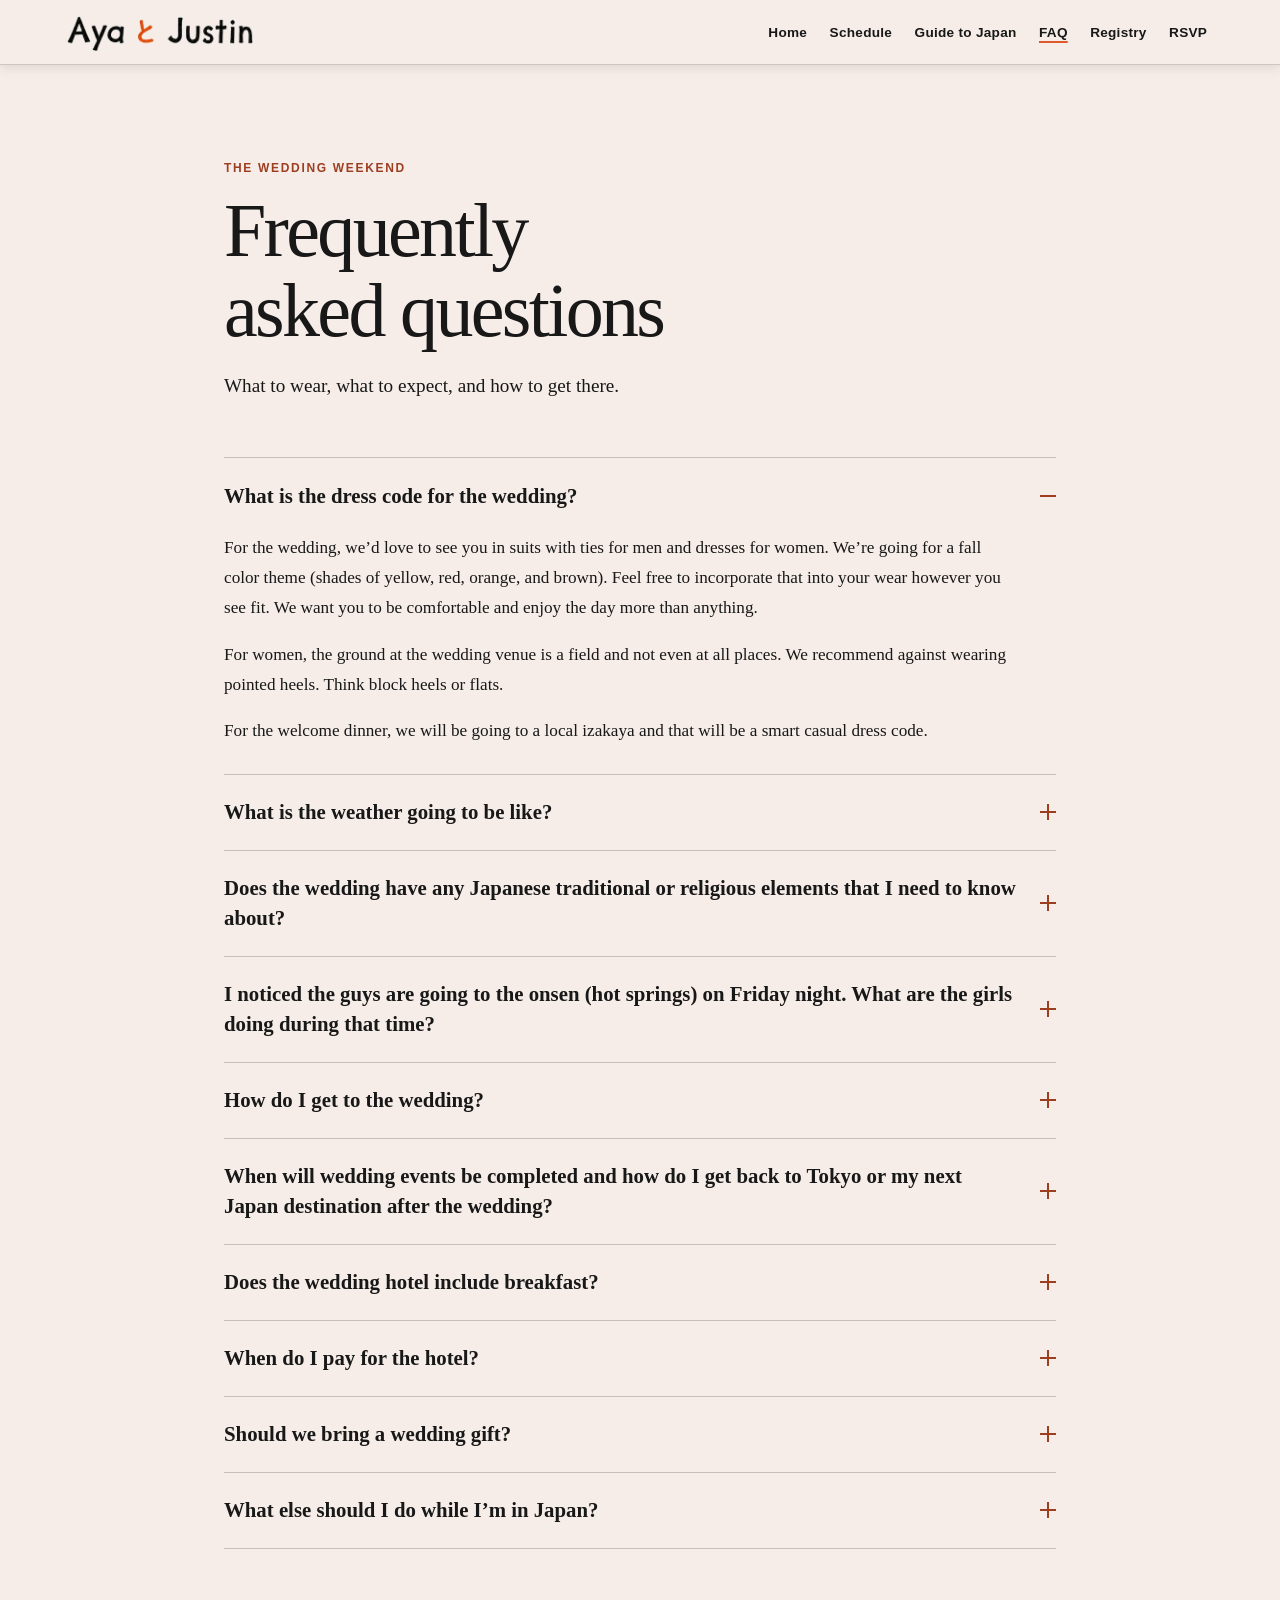
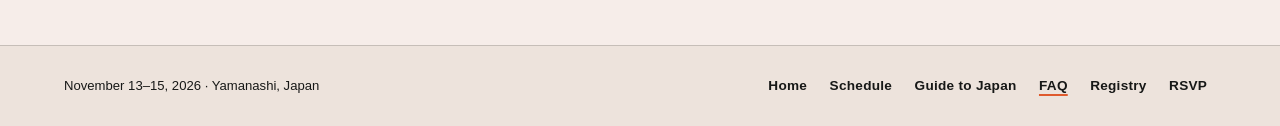
==== faq.html @ c3867579 "Publish guest FAQ and single-image sharing preview Built from source main 6b49b68c2197cf32b49f85373d" ====
<!DOCTYPE html><html lang="en"><head><meta charSet="utf-8"/><meta name="viewport" content="width=device-width, initial-scale=1"/><link rel="preload" as="image" imageSrcSet="/assets/aya-justin-wordmark-400.webp 400w, /assets/aya-justin-wordmark-800.webp 800w" imageSizes="(min-width: 48.001rem) 12rem, 10rem"/><link rel="stylesheet" href="/assets/index-DEI_SXa7.css" data-rsc-css-href="/assets/index-DEI_SXa7.css" data-precedence="vite-rsc/importer-resources"/><link rel="modulepreload" href="/assets/layout-segment-context-CRLXYOlU.js" crossorigin=""/><link rel="modulepreload" href="/assets/rolldown-runtime-S-ySWqyJ.js" crossorigin=""/><link rel="modulepreload" href="/assets/index-jlFASfeK.js" crossorigin=""/><link rel="modulepreload" href="/assets/framework-CXnKph_e.js" crossorigin=""/><link rel="modulepreload" href="/assets/site-header-D833ujOr.js" crossorigin=""/><link rel="modulepreload" href="/assets/link-hgEmusYK.js" crossorigin=""/><title>FAQ | Aya と Justin</title><meta name="description" content="Answers to your questions about Aya and Justin&#x27;s wedding weekend: attire, weather, transportation, the hotel, and celebrating in Japan."/><meta property="og:title" content="FAQ | Aya と Justin"/><meta property="og:description" content="Answers to your questions about Aya and Justin&#x27;s wedding weekend: attire, weather, transportation, the hotel, and celebrating in Japan."/><meta property="og:url" content="https://ayatojb.jp/faq"/><meta property="og:site_name" content="Aya と Justin"/><meta property="og:type" content="website"/><meta property="og:locale" content="en_US"/><meta property="og:image" content="https://ayatojb.jp/assets/wedding-share-de2f9341.jpg"/><meta property="og:image:width" content="1200"/><meta property="og:image:height" content="630"/><meta property="og:image:type" content="image/jpeg"/><meta property="og:image:alt" content="Hand-drawn wedding artwork of Aya and Justin beneath Mt Fuji with autumn foliage."/><meta name="twitter:card" content="summary_large_image"/><meta name="twitter:title" content="FAQ | Aya と Justin"/><meta name="twitter:description" content="Answers to your questions about Aya and Justin&#x27;s wedding weekend: attire, weather, transportation, the hotel, and celebrating in Japan."/><meta name="twitter:image" content="https://ayatojb.jp/assets/wedding-share-de2f9341.jpg"/><meta name="twitter:image:alt" content="Hand-drawn wedding artwork of Aya and Justin beneath Mt Fuji with autumn foliage."/><link rel="icon" href="https://ayatojb.jp/favicon.ico" sizes="16x16 32x32 48x48" type="image/vnd.microsoft.icon"/><link rel="icon" href="https://ayatojb.jp/icon-192.png" sizes="192x192" type="image/png"/><link rel="apple-touch-icon" href="https://ayatojb.jp/apple-touch-icon.png" sizes="180x180" type="image/png"/><link rel="canonical" href="https://ayatojb.jp/faq"/><meta name="theme-color" content="#f6ede9"/><meta name="color-scheme" content="light"/><script>self.__VINEXT_RSC_PARAMS__={}</script><script>self.__VINEXT_RSC_NAV__={"pathname":"/faq","searchParams":[]}</script><link rel="modulepreload" href="/assets/index-jlFASfeK.js" />
</head><body><div class="content-page"><header class="site-header"><a class="skip-link" href="#main-content">Skip to content</a><div class="site-header__inner"><a href="/" class="site-wordmark" aria-label="Aya and Justin home"><img src="/assets/aya-justin-wordmark-400.webp" srcSet="/assets/aya-justin-wordmark-400.webp 400w, /assets/aya-justin-wordmark-800.webp 800w" sizes="(min-width: 48.001rem) 12rem, 10rem" width="400" height="78" alt=""/></a><nav class="site-nav site-nav--desktop" aria-label="Main navigation"><ul><li><a href="/">Home</a></li><li><a href="/schedule">Schedule</a></li><li><a href="/guide">Guide to Japan</a></li><li><a href="/faq" aria-current="page">FAQ</a></li><li><a href="/registry">Registry</a></li><li><a href="/rsvp">RSVP</a></li></ul></nav><button class="site-menu-toggle" type="button" aria-expanded="false" aria-controls="mobile-site-navigation" aria-label="Open navigation"><span aria-hidden="true"></span><span aria-hidden="true"></span><span aria-hidden="true"></span></button></div><div class="site-mobile-panel" id="mobile-site-navigation" hidden=""><nav class="site-mobile-nav" aria-label="Mobile navigation"><ul><li><a href="/">Home</a></li><li><a href="/schedule">Schedule</a></li><li><a href="/guide">Guide to Japan</a></li><li><a href="/faq" aria-current="page">FAQ</a></li><li><a href="/registry">Registry</a></li><li><a href="/rsvp">RSVP</a></li></ul></nav></div></header><main id="main-content" tabindex="-1" class="content-page__main"><section class="faq-page" aria-labelledby="faq-title"><header class="faq-intro"><p class="faq-eyebrow">The wedding weekend</p><h1 id="faq-title">Frequently asked questions</h1><p>What to wear, what to expect, and how to get there.</p></header><div class="faq-list"><details class="faq-item" id="dress-code" open=""><summary><h2>What is the dress code for the wedding?</h2><span class="faq-item__indicator" aria-hidden="true"></span></summary><div class="faq-answer"><p>For the wedding, we’d love to see you in suits with ties for men and dresses for women. We’re going for a fall color theme (shades of yellow, red, orange, and brown). Feel free to incorporate that into your wear however you see fit. We want you to be comfortable and enjoy the day more than anything.</p><p>For women, the ground at the wedding venue is a field and not even at all places. We recommend against wearing pointed heels. Think block heels or flats.</p><p>For the welcome dinner, we will be going to a local izakaya and that will be a smart casual dress code.</p></div></details><details class="faq-item" id="weather"><summary><h2>What is the weather going to be like?</h2><span class="faq-item__indicator" aria-hidden="true"></span></summary><div class="faq-answer"><p>The wedding ceremony and reception will be completely outdoors. You can expect temperatures to range from 55-65 ºF during the mid part of the day while we’re there. November in Japan is known for mild/warm temperatures with clear sunny skies. That’s what we’re hoping for and banking on given an analysis of 15 years of historical weather data.</p><p>That being said, anything can happen. If you are someone who tends to get chilly, please be prepared to pack and wear layers so you’re comfortable if we get a less favorable day. The wedding venue is a 40 minute drive from the hotel so you likely won’t have an opportunity to go back and change if needed.</p><p>We will have a tent with some heating that can accommodate everyone for seating and eating, but you will be moving in and out of the tent throughout the event.</p><p>We will keep everyone updated as we get closer to the event on what to prepare for and if it’s looking like a warmer or cooler day than expected.</p></div></details><details class="faq-item" id="traditions"><summary><h2>Does the wedding have any Japanese traditional or religious elements that I need to know about?</h2><span class="faq-item__indicator" aria-hidden="true"></span></summary><div class="faq-answer"><p>No. There are several reasons why we chose to have our wedding in Japan but religion/traditions is not one of them. Instead, our desire is to share why we love Japan throughout the weekend.</p></div></details><details class="faq-item" id="onsen"><summary><h2>I noticed the guys are going to the onsen (hot springs) on Friday night. What are the girls doing during that time?</h2><span class="faq-item__indicator" aria-hidden="true"></span></summary><div class="faq-answer"><p>After the welcome dinner on Friday evening, Justin will be hosting his bachelor party at a local onsen. This is a naturally gender-separated activity because guests are required to be completely nude in the hot spring.</p><p>At this time, Aya isn’t planning a similar “guided experience” for women. We do want everyone to know that there is a women’s section at the same location and all women guests are welcomed to go at the same time as the men.</p><p>One thing to note is that the onsen attached to our hotel is unfortunately under renovation with an unknown date of completion. We are currently planning to go to another nearby onsen instead unless the hotel gives us more information. Therefore, going on Friday evening may be your only chance to experience a public onsen in Japan unless you have something else planned during your trip. We encourage you to take advantage!</p></div></details><details class="faq-item" id="getting-there"><summary><h2>How do I get to the wedding?</h2><span class="faq-item__indicator" aria-hidden="true"></span></summary><div class="faq-answer"><p>For those of you who are traveling internationally, we strongly encourage you to join us on our arranged bus from Tokyo Station to the wedding hotel on Friday afternoon. We’re happy that the vast majority of you are planning to do that.</p><p>For the select few of you that are arriving from other parts of Japan, we will make sure you have accurate and timely directions far in advance.</p></div></details><details class="faq-item" id="heading-home"><summary><h2>When will wedding events be completed and how do I get back to Tokyo or my next Japan destination after the wedding?</h2><span class="faq-item__indicator" aria-hidden="true"></span></summary><div class="faq-answer"><p>On Sunday late morning, we plan to take everyone to a local autumn festival to have an opportunity to see Japan’s stunning fall foliage that lines nearby Lake Kawaguchiko. There will also be local food that you can try.</p><p>Since most international travelers are going back to Tokyo after the wedding, we are planning to get everyone back to the hotel in time to catch a 1:48 or 2:00 PM public bus back to Tokyo that leaves directly from the hotel lobby. This will get you back to Tokyo around 4 PM.</p><p>For those of you who will be off to other destinations in Japan, we will make sure you know where to go in advance.</p></div></details><details class="faq-item" id="breakfast"><summary><h2>Does the wedding hotel include breakfast?</h2><span class="faq-item__indicator" aria-hidden="true"></span></summary><div class="faq-answer"><p>Yes.</p></div></details><details class="faq-item" id="hotel-payment"><summary><h2>When do I pay for the hotel?</h2><span class="faq-item__indicator" aria-hidden="true"></span></summary><div class="faq-answer"><p>At the time of stay.</p></div></details><details class="faq-item" id="gifts"><summary><h2>Should we bring a wedding gift?</h2><span class="faq-item__indicator" aria-hidden="true"></span></summary><div class="faq-answer"><p>Your presence and participation is all that we could ever ask for.</p></div></details><details class="faq-item" id="exploring-japan"><summary><h2>What else should I do while I’m in Japan?</h2><span class="faq-item__indicator" aria-hidden="true"></span></summary><div class="faq-answer"><p>Great question! We’ve prepared a pretty extensive guide on what we recommend. We are happy to help you on an individual basis as you make bookings or need help deciding on certain things. Planning in Japan can be challenging so please feel free use us as a resource.</p><p class="faq-answer__link"><a href="/guide">Read our Guide to Japan<!-- --> <span aria-hidden="true">→</span></a></p></div></details></div></section></main><footer class="site-footer"><div class="site-footer__inner"><p><time dateTime="2026-11-13">November 13</time>–<time dateTime="2026-11-15">15, 2026</time> · Yamanashi, Japan</p><nav aria-label="Footer navigation"><ul><li><a href="/">Home</a></li><li><a href="/schedule">Schedule</a></li><li><a href="/guide">Guide to Japan</a></li><li><a href="/faq" aria-current="page">FAQ</a></li><li><a href="/registry">Registry</a></li><li><a href="/rsvp">RSVP</a></li></ul></nav></div></footer></div><script id="_R_">import("/assets/index-jlFASfeK.js")</script></body></html><script>self.__VINEXT_RSC_CHUNKS__=self.__VINEXT_RSC_CHUNKS__||[];self.__VINEXT_RSC_CHUNKS__.push("2:I[\"8c0f216c4604\",[],\"Children\",1]\n3:I[\"15c18cfaeeff\",[],\"LayoutSegmentProvider\",1]\n4:I[\"8c0f216c4604\",[],\"Slot\",1]\n5:I[\"593f344dc510\",[],\"RedirectBoundary\",1]\n:HL[\"/assets/index-DEI_SXa7.css\",\"style\"]\n")</script><script>self.__VINEXT_RSC_CHUNKS__=self.__VINEXT_RSC_CHUNKS__||[];self.__VINEXT_RSC_CHUNKS__.push("0:{\"__route\":\"route:/faq\",\"__interceptionContext\":null,\"__layoutIds\":[\"layout:/\"],\"__rootLayout\":\"/\",\"page:/faq\":\"$L1\",\"layout:/\":[[[[\"$\",\"link\",\"css:/assets/index-DEI_SXa7.css\",{\"rel\":\"stylesheet\",\"precedence\":\"vite-rsc/importer-resources\",\"href\":\"/assets/index-DEI_SXa7.css\",\"data-rsc-css-href\":\"/assets/index-DEI_SXa7.css\"}],\"$undefined\"],[\"$\",\"html\",null,{\"lang\":\"en\",\"children\":[\"$\",\"body\",null,{\"children\":[\"$\",\"$L2\",null,{}]}]}]],null],\"route:/faq\":[[[\"$\",\"meta\",null,{\"charSet\":\"utf-8\"}],[[\"$\",\"title\",\"0\",{\"children\":\"FAQ | Aya と Justin\"}],[\"$\",\"meta\",\"1\",{\"name\":\"description\",\"content\":\"Answers to your questions about Aya and Justin's wedding weekend: attire, weather, transportation, the hotel, and celebrating in Japan.\"}],[\"$\",\"meta\",\"2\",{\"property\":\"og:title\",\"content\":\"FAQ | Aya と Justin\"}],[\"$\",\"meta\",\"3\",{\"property\":\"og:description\",\"content\":\"Answers to your questions about Aya and Justin's wedding weekend: attire, weather, transportation, the hotel, and celebrating in Japan.\"}],[\"$\",\"meta\",\"4\",{\"property\":\"og:url\",\"content\":\"https://ayatojb.jp/faq\"}],[\"$\",\"meta\",\"5\",{\"property\":\"og:site_name\",\"content\":\"Aya と Justin\"}],[\"$\",\"meta\",\"6\",{\"property\":\"og:type\",\"content\":\"website\"}],[\"$\",\"meta\",\"7\",{\"property\":\"og:locale\",\"content\":\"en_US\"}],[\"$\",\"meta\",\"8\",{\"property\":\"og:image\",\"content\":\"https://ayatojb.jp/assets/wedding-share-de2f9341.jpg\"}],[\"$\",\"meta\",\"9\",{\"property\":\"og:image:width\",\"content\":\"1200\"}],[\"$\",\"meta\",\"10\",{\"property\":\"og:image:height\",\"content\":\"630\"}],[\"$\",\"meta\",\"11\",{\"property\":\"og:image:type\",\"content\":\"image/jpeg\"}],[\"$\",\"meta\",\"12\",{\"property\":\"og:image:alt\",\"content\":\"Hand-drawn wedding artwork of Aya and Justin beneath Mt Fuji with autumn foliage.\"}],[\"$\",\"meta\",\"13\",{\"name\":\"twitter:card\",\"content\":\"summary_large_image\"}],[\"$\",\"meta\",\"14\",{\"name\":\"twitter:title\",\"content\":\"FAQ | Aya と Justin\"}],[\"$\",\"meta\",\"15\",{\"name\":\"twitter:description\",\"content\":\"Answers to your questions about Aya and Justin's wedding weekend: attire, weather, transportation, the hotel, and celebrating in Japan.\"}],[\"$\",\"meta\",\"16\",{\"name\":\"twitter:image\",\"content\":\"https://ayatojb.jp/assets/wedding-share-de2f9341.jpg\"}],[\"$\",\"meta\",\"17\",{\"name\":\"twitter:image:alt\",\"content\":\"Hand-drawn wedding artwork of Aya and Justin beneath Mt Fuji with autumn foliage.\"}],[\"$\",\"link\",\"18\",{\"rel\":\"icon\",\"href\":\"https://ayatojb.jp/favicon.ico\",\"sizes\":\"16x16 32x32 48x48\",\"type\":\"image/vnd.microsoft.icon\"}],[\"$\",\"link\",\"19\",{\"rel\":\"icon\",\"href\":\"https://ayatojb.jp/icon-192.png\",\"sizes\":\"192x192\",\"type\":\"image/png\"}],[\"$\",\"link\",\"20\",{\"rel\":\"apple-touch-icon\",\"href\":\"https://ayatojb.jp/apple-touch-icon.png\",\"sizes\":\"180x180\",\"type\":\"image/png\"}],[\"$\",\"link\",\"21\",{\"rel\":\"canonical\",\"href\":\"https://ayatojb.jp/faq\"}]],[[\"$\",\"meta\",\"0\",{\"name\":\"viewport\",\"content\":\"width=device-width, initial-scale=1\"}],[\"$\",\"meta\",\"1\",{\"name\":\"theme-color\",\"content\":\"#f6ede9\"}],[\"$\",\"meta\",\"2\",{\"name\":\"color-scheme\",\"content\":\"light\"}]]],[\"$\",\"$L3\",null,{\"segmentMap\":{\"children\":[\"faq\"]},\"children\":[\"$\",\"$L4\",null,{\"id\":\"layout:/\",\"parallelSlots\":\"$undefined\",\"children\":[\"$\",\"$L5\",null,{\"children\":[\"$\",\"$L3\",null,{\"segmentMap\":{\"children\":[]},\"children\":[\"$\",\"$L4\",null,{\"id\":\"page:/faq\"}]}]}]}]}]],\"__layoutFlags\":{\"layout:/\":\"s\"},\"__artifactCompatibility\":{\"schemaVersion\":1,\"graphVersion\":\"app-route-graph:1dnurvz1tr05fo\",\"deploymentVersion\":\"e00e6393-c7d0-4f7f-be43-dccae921b875\",\"appElementsSchemaVersion\":1,\"rscPayloadSchemaVersion\":1,\"rootBoundaryId\":\"/\",\"renderEpoch\":null}}\n")</script><script>self.__VINEXT_RSC_CHUNKS__=self.__VINEXT_RSC_CHUNKS__||[];self.__VINEXT_RSC_CHUNKS__.push("6:I[\"359144e7a14d\",[],\"SiteHeader\",1]\n")</script><script>self.__VINEXT_RSC_CHUNKS__=self.__VINEXT_RSC_CHUNKS__||[];self.__VINEXT_RSC_CHUNKS__.push("1:[\"$\",\"div\",null,{\"className\":\"content-page\",\"children\":[[\"$\",\"$L6\",null,{\"currentPath\":\"/faq\"}],[\"$\",\"main\",null,{\"id\":\"main-content\",\"tabIndex\":-1,\"className\":\"content-page__main\",\"children\":[\"$undefined\",[\"$\",\"section\",null,{\"className\":\"faq-page\",\"aria-labelledby\":\"faq-title\",\"children\":[[\"$\",\"header\",null,{\"className\":\"faq-intro\",\"children\":[[\"$\",\"p\",null,{\"className\":\"faq-eyebrow\",\"children\":\"The wedding weekend\"}],[\"$\",\"h1\",null,{\"id\":\"faq-title\",\"children\":\"Frequently asked questions\"}],[\"$\",\"p\",null,{\"children\":\"What to wear, what to expect, and how to get there.\"}]]}],[\"$\",\"div\",null,{\"className\":\"faq-list\",\"children\":[[\"$\",\"details\",\"dress-code\",{\"className\":\"faq-item\",\"id\":\"dress-code\",\"open\":true,\"children\":[[\"$\",\"summary\",null,{\"children\":[[\"$\",\"h2\",null,{\"children\":\"What is the dress code for the wedding?\"}],[\"$\",\"span\",null,{\"className\":\"faq-item__indicator\",\"aria-hidden\":\"true\"}]]}],[\"$\",\"div\",null,{\"className\":\"faq-answer\",\"children\":[[[\"$\",\"p\",\"For the wedding, we’d love to see you in suits with ties for men and dresses for women. We’re going for a fall color theme (shades of yellow, red, orange, and brown). Feel free to incorporate that into your wear however you see fit. We want you to be comfortable and enjoy the day more than anything.\",{\"children\":\"For the wedding, we’d love to see you in suits with ties for men and dresses for women. We’re going for a fall color theme (shades of yellow, red, orange, and brown). Feel free to incorporate that into your wear however you see fit. We want you to be comfortable and enjoy the day more than anything.\"}],[\"$\",\"p\",\"For women, the ground at the wedding venue is a field and not even at all places. We recommend against wearing pointed heels. Think block heels or flats.\",{\"children\":\"For women, the ground at the wedding venue is a field and not even at all places. We recommend against wearing pointed heels. Think block heels or flats.\"}],[\"$\",\"p\",\"For the welcome dinner, we will be going to a local izakaya and that will be a smart casual dress code.\",{\"children\":\"For the welcome dinner, we will be going to a local izakaya and that will be a smart casual dress code.\"}]],null]}]]}],[\"$\",\"details\",\"weather\",{\"className\":\"faq-item\",\"id\":\"weather\",\"open\":false,\"children\":[[\"$\",\"summary\",null,{\"children\":[[\"$\",\"h2\",null,{\"children\":\"What is the weather going to be like?\"}],[\"$\",\"span\",null,{\"className\":\"faq-item__indicator\",\"aria-hidden\":\"true\"}]]}],[\"$\",\"div\",null,{\"className\":\"faq-answer\",\"children\":[[[\"$\",\"p\",\"The wedding ceremony and reception will be completely outdoors. You can expect temperatures to range from 55-65 ºF during the mid part of the day while we’re there. November in Japan is known for mild/warm temperatures with clear sunny skies. That’s what we’re hoping for and banking on given an analysis of 15 years of historical weather data.\",{\"children\":\"The wedding ceremony and reception will be completely outdoors. You can expect temperatures to range from 55-65 ºF during the mid part of the day while we’re there. November in Japan is known for mild/warm temperatures with clear sunny skies. That’s what we’re hoping for and banking on given an analysis of 15 years of historical weather data.\"}],[\"$\",\"p\",\"That being said, anything can happen. If you are someone who tends to get chilly, please be prepared to pack and wear layers so you’re comfortable if we get a less favorable day. The wedding venue is a 40 minute drive from the hotel so you likely won’t have an opportunity to go back and change if needed.\",{\"children\":\"That being said, anything can happen. If you are someone who tends to get chilly, please be prepared to pack and wear layers so you’re comfortable if we get a less favorable day. The wedding venue is a 40 minute drive from the hotel so you likely won’t have an opportunity to go back and change if needed.\"}],\"$L7\",\"$L8\"],null]}]]}],\"$L9\",\"$La\",\"$Lb\",\"$Lc\",\"$Ld\",\"$Le\",\"$Lf\",\"$L10\"]}]]}]]}],\"$L11\"]}]\n")</script><script>self.__VINEXT_RSC_CHUNKS__=self.__VINEXT_RSC_CHUNKS__||[];self.__VINEXT_RSC_CHUNKS__.push("12:I[\"c2747888630f\",[],\"default\",1]\n7:[\"$\",\"p\",\"We will have a tent with some heating that can accommodate everyone for seating and eating, but you will be moving in and out of the tent throughout the event.\",{\"children\":\"We will have a tent with some heating that can accommodate everyone for seating and eating, but you will be moving in and out of the tent throughout the event.\"}]\n8:[\"$\",\"p\",\"We will keep everyone updated as we get closer to the event on what to prepare for and if it’s looking like a warmer or cooler day than expected.\",{\"children\":\"We will keep everyone updated as we get closer to the event on what to prepare for and if it’s looking like a warmer or cooler day than expected.\"}]\n9:[\"$\",\"details\",\"traditions\",{\"className\":\"faq-item\",\"id\":\"traditions\",\"open\":false,\"children\":[[\"$\",\"summary\",null,{\"children\":[[\"$\",\"h2\",null,{\"children\":\"Does the wedding have any Japanese traditional or religious elements that I need to know about?\"}],[\"$\",\"span\",null,{\"className\":\"faq-item__indicator\",\"aria-hidden\":\"true\"}]]}],[\"$\",\"div\",null,{\"className\":\"faq-answer\",\"children\":[[[\"$\",\"p\",\"No. There are several reasons why we chose to have our wedding in Japan but religion/traditions is not one of them. Instead, our desire is to share why we love Japan throughout the weekend.\",{\"children\":\"No. There are several reasons why we chose to have our wedding in Japan but religion/traditions is not one of them. Instead, our desire is to share why we love Japan throughout the weekend.\"}]],null]}]]}]\n")</script><script>self.__VINEXT_RSC_CHUNKS__=self.__VINEXT_RSC_CHUNKS__||[];self.__VINEXT_RSC_CHUNKS__.push("a:[\"$\",\"details\",\"onsen\",{\"className\":\"faq-item\",\"id\":\"onsen\",\"open\":false,\"children\":[[\"$\",\"summary\",null,{\"children\":[[\"$\",\"h2\",null,{\"children\":\"I noticed the guys are going to the onsen (hot springs) on Friday night. What are the girls doing during that time?\"}],[\"$\",\"span\",null,{\"className\":\"faq-item__indicator\",\"aria-hidden\":\"true\"}]]}],[\"$\",\"div\",null,{\"className\":\"faq-answer\",\"children\":[[[\"$\",\"p\",\"After the welcome dinner on Friday evening, Justin will be hosting his bachelor party at a local onsen. This is a naturally gender-separated activity because guests are required to be completely nude in the hot spring.\",{\"children\":\"After the welcome dinner on Friday evening, Justin will be hosting his bachelor party at a local onsen. This is a naturally gender-separated activity because guests are required to be completely nude in the hot spring.\"}],[\"$\",\"p\",\"At this time, Aya isn’t planning a similar “guided experience” for women. We do want everyone to know that there is a women’s section at the same location and all women guests are welcomed to go at the same time as the men.\",{\"children\":\"At this time, Aya isn’t planning a similar “guided experience” for women. We do want everyone to know that there is a women’s section at the same location and all women guests are welcomed to go at the same time as the men.\"}],[\"$\",\"p\",\"One thing to note is that the onsen attached to our hotel is unfortunately under renovation with an unknown date of completion. We are currently planning to go to another nearby onsen instead unless the hotel gives us more information. Therefore, going on Friday evening may be your only chance to experience a public onsen in Japan unless you have something else planned during your trip. We encourage you to take advantage!\",{\"children\":\"One thing to note is that the onsen attached to our hotel is unfortunately under renovation with an unknown date of completion. We are currently planning to go to another nearby onsen instead unless the hotel gives us more information. Therefore, going on Friday evening may be your only chance to experience a public onsen in Japan unless you have something else planned during your trip. We encourage you to take advantage!\"}]],null]}]]}]\n")</script><script>self.__VINEXT_RSC_CHUNKS__=self.__VINEXT_RSC_CHUNKS__||[];self.__VINEXT_RSC_CHUNKS__.push("b:[\"$\",\"details\",\"getting-there\",{\"className\":\"faq-item\",\"id\":\"getting-there\",\"open\":false,\"children\":[[\"$\",\"summary\",null,{\"children\":[[\"$\",\"h2\",null,{\"children\":\"How do I get to the wedding?\"}],[\"$\",\"span\",null,{\"className\":\"faq-item__indicator\",\"aria-hidden\":\"true\"}]]}],[\"$\",\"div\",null,{\"className\":\"faq-answer\",\"children\":[[[\"$\",\"p\",\"For those of you who are traveling internationally, we strongly encourage you to join us on our arranged bus from Tokyo Station to the wedding hotel on Friday afternoon. We’re happy that the vast majority of you are planning to do that.\",{\"children\":\"For those of you who are traveling internationally, we strongly encourage you to join us on our arranged bus from Tokyo Station to the wedding hotel on Friday afternoon. We’re happy that the vast majority of you are planning to do that.\"}],[\"$\",\"p\",\"For the select few of you that are arriving from other parts of Japan, we will make sure you have accurate and timely directions far in advance.\",{\"children\":\"For the select few of you that are arriving from other parts of Japan, we will make sure you have accurate and timely directions far in advance.\"}]],null]}]]}]\n")</script><script>self.__VINEXT_RSC_CHUNKS__=self.__VINEXT_RSC_CHUNKS__||[];self.__VINEXT_RSC_CHUNKS__.push("c:[\"$\",\"details\",\"heading-home\",{\"className\":\"faq-item\",\"id\":\"heading-home\",\"open\":false,\"children\":[[\"$\",\"summary\",null,{\"children\":[[\"$\",\"h2\",null,{\"children\":\"When will wedding events be completed and how do I get back to Tokyo or my next Japan destination after the wedding?\"}],[\"$\",\"span\",null,{\"className\":\"faq-item__indicator\",\"aria-hidden\":\"true\"}]]}],[\"$\",\"div\",null,{\"className\":\"faq-answer\",\"children\":[[[\"$\",\"p\",\"On Sunday late morning, we plan to take everyone to a local autumn festival to have an opportunity to see Japan’s stunning fall foliage that lines nearby Lake Kawaguchiko. There will also be local food that you can try.\",{\"children\":\"On Sunday late morning, we plan to take everyone to a local autumn festival to have an opportunity to see Japan’s stunning fall foliage that lines nearby Lake Kawaguchiko. There will also be local food that you can try.\"}],[\"$\",\"p\",\"Since most international travelers are going back to Tokyo after the wedding, we are planning to get everyone back to the hotel in time to catch a 1:48 or 2:00 PM public bus back to Tokyo that leaves directly from the hotel lobby. This will get you back to Tokyo around 4 PM.\",{\"children\":\"Since most international travelers are going back to Tokyo after the wedding, we are planning to get everyone back to the hotel in time to catch a 1:48 or 2:00 PM public bus back to Tokyo that leaves directly from the hotel lobby. This will get you back to Tokyo around 4 PM.\"}],[\"$\",\"p\",\"For those of you who will be off to other destinations in Japan, we will make sure you know where to go in advance.\",{\"children\":\"For those of you who will be off to other destinations in Japan, we will make sure you know where to go in advance.\"}]],null]}]]}]\nd:[\"$\",\"details\",\"breakfast\",{\"className\":\"faq-item\",\"id\":\"breakfast\",\"open\":false,\"children\":[[\"$\",\"summary\",null,{\"children\":[[\"$\",\"h2\",null,{\"children\":\"Does the wedding hotel include breakfast?\"}],[\"$\",\"span\",null,{\"className\":\"faq-item__indicator\",\"aria-hidden\":\"true\"}]]}],[\"$\",\"div\",null,{\"className\":\"faq-answer\",\"children\":[[[\"$\",\"p\",\"Yes.\",{\"children\":\"Yes.\"}]],null]}]]}]\ne:[\"$\",\"details\",\"hotel-payment\",{\"className\":\"faq-item\",\"id\":\"hotel-payment\",\"open\":false,\"children\":[[\"$\",\"summary\",null,{\"children\":[[\"$\",\"h2\",null,{\"children\":\"When do I pay for the hotel?\"}],[\"$\",\"span\",null,{\"className\":\"faq-item__indicator\",\"aria-hidden\":\"true\"}]]}],[\"$\",\"div\",null,{\"className\":\"faq-answer\",\"children\":[[[\"$\",\"p\",\"At the time of stay.\",{\"children\":\"At the time of stay.\"}]],null]}]]}]\n")</script><script>self.__VINEXT_RSC_CHUNKS__=self.__VINEXT_RSC_CHUNKS__||[];self.__VINEXT_RSC_CHUNKS__.push("f:[\"$\",\"details\",\"gifts\",{\"className\":\"faq-item\",\"id\":\"gifts\",\"open\":false,\"children\":[[\"$\",\"summary\",null,{\"children\":[[\"$\",\"h2\",null,{\"children\":\"Should we bring a wedding gift?\"}],[\"$\",\"span\",null,{\"className\":\"faq-item__indicator\",\"aria-hidden\":\"true\"}]]}],[\"$\",\"div\",null,{\"className\":\"faq-answer\",\"children\":[[[\"$\",\"p\",\"Your presence and participation is all that we could ever ask for.\",{\"children\":\"Your presence and participation is all that we could ever ask for.\"}]],null]}]]}]\n10:[\"$\",\"details\",\"exploring-japan\",{\"className\":\"faq-item\",\"id\":\"exploring-japan\",\"open\":false,\"children\":[[\"$\",\"summary\",null,{\"children\":[[\"$\",\"h2\",null,{\"children\":\"What else should I do while I’m in Japan?\"}],[\"$\",\"span\",null,{\"className\":\"faq-item__indicator\",\"aria-hidden\":\"true\"}]]}],[\"$\",\"div\",null,{\"className\":\"faq-answer\",\"children\":[[[\"$\",\"p\",\"Great question! We’ve prepared a pretty extensive guide on what we recommend. We are happy to help you on an individual basis as you make bookings or need help deciding on certain things. Planning in Japan can be challenging so please feel free use us as a resource.\",{\"children\":\"Great question! We’ve prepared a pretty extensive guide on what we recommend. We are happy to help you on an individual basis as you make bookings or need help deciding on certain things. Planning in Japan can be challenging so please feel free use us as a resource.\"}]],[\"$\",\"p\",null,{\"className\":\"faq-answer__link\",\"children\":[\"$\",\"$L12\",null,{\"href\":\"/guide\",\"children\":[\"Read our Guide to Japan\",\" \",[\"$\",\"span\",null,{\"aria-hidden\":\"true\",\"children\":\"→\"}]]}]}]]}]]}]\n")</script><script>self.__VINEXT_RSC_CHUNKS__=self.__VINEXT_RSC_CHUNKS__||[];self.__VINEXT_RSC_CHUNKS__.push("11:[\"$\",\"footer\",null,{\"className\":\"site-footer\",\"children\":[\"$\",\"div\",null,{\"className\":\"site-footer__inner\",\"children\":[[\"$\",\"p\",null,{\"children\":[[\"$\",\"time\",null,{\"dateTime\":\"2026-11-13\",\"children\":\"November 13\"}],\"–\",[\"$\",\"time\",null,{\"dateTime\":\"2026-11-15\",\"children\":\"15, 2026\"}],\" · Yamanashi, Japan\"]}],[\"$\",\"nav\",null,{\"aria-label\":\"Footer navigation\",\"children\":[\"$\",\"ul\",null,{\"children\":[[\"$\",\"li\",\"/\",{\"children\":[\"$\",\"a\",null,{\"href\":\"/\",\"aria-current\":\"$undefined\",\"children\":\"Home\"}]}],[\"$\",\"li\",\"/schedule\",{\"children\":[\"$\",\"a\",null,{\"href\":\"/schedule\",\"aria-current\":\"$undefined\",\"children\":\"Schedule\"}]}],[\"$\",\"li\",\"/guide\",{\"children\":[\"$\",\"a\",null,{\"href\":\"/guide\",\"aria-current\":\"$undefined\",\"children\":\"Guide to Japan\"}]}],[\"$\",\"li\",\"/faq\",{\"children\":[\"$\",\"a\",null,{\"href\":\"/faq\",\"aria-current\":\"page\",\"children\":\"FAQ\"}]}],[\"$\",\"li\",\"/registry\",{\"children\":[\"$\",\"a\",null,{\"href\":\"/registry\",\"aria-current\":\"$undefined\",\"children\":\"Registry\"}]}],[\"$\",\"li\",\"/rsvp\",{\"children\":[\"$\",\"a\",null,{\"href\":\"/rsvp\",\"aria-current\":\"$undefined\",\"children\":\"RSVP\"}]}]]}]}]]}]}]\n")</script><script>self.__VINEXT_RSC_DONE__=true</script>
---- assets/index-DEI_SXa7.css ----
:root{--lightningcss-light:initial;--lightningcss-dark: ;color-scheme:light;background:#f6ede9;font-family:system-ui,sans-serif}*,:before,:after{box-sizing:border-box}html{-webkit-text-size-adjust:100%;-moz-text-size-adjust:100%;text-size-adjust:100%;background:#f6ede9;min-block-size:100%;min-inline-size:20rem}body{background:#f6ede9;min-block-size:100svh;margin:0;overflow-x:hidden}.invitation{min-block-size:100svh;padding-block:max(.5rem, env(safe-area-inset-top)) max(.5rem, env(safe-area-inset-bottom));padding-inline:max(.5rem, env(safe-area-inset-left)) max(.5rem, env(safe-area-inset-right));grid-template-columns:minmax(0,1fr);place-content:center;justify-items:center;gap:.75rem;display:grid}.invitation__artwork{isolation:isolate;inline-size:min(100%,42rem);margin:0;position:relative;overflow:hidden}.invitation__artwork picture{display:block}.invitation__artwork img{color:#171817;block-size:auto;inline-size:100%;display:block}.event-copy{clip:rect(0 0 0 0);clip-path:inset(50%);white-space:nowrap;border:0;block-size:1px;inline-size:1px;margin:-1px;padding:0;position:absolute;overflow:hidden}.cloud-reveal{z-index:1;pointer-events:none;position:absolute;inset:0;overflow:hidden}.cloud-bank{will-change:transform, opacity;block-size:75%;inline-size:84%;position:absolute;inset-block-start:-8%;overflow:visible}.cloud-bank--left{animation:4.6s cubic-bezier(.2,.72,.15,1) .4s both cloud-drift-left;inset-inline-start:-8%}.cloud-bank--right{animation:4.8s cubic-bezier(.2,.72,.15,1) .4s both cloud-drift-right;inset-block-start:-11%;inset-inline-end:-8%}.cloud-bank__layer{block-size:100%;inline-size:100%;position:absolute;inset:0;overflow:visible}.cloud-bank--left .cloud-bank__layer--rear{animation:4.6s cubic-bezier(.2,.72,.15,1) .4s both cloud-rear-counter-left}.cloud-bank--right .cloud-bank__layer--rear{animation:4.8s cubic-bezier(.2,.72,.15,1) .4s both cloud-rear-counter-right}.cloud-cluster{fill:#fffaf5;stroke:#cdbdaf;stroke-linecap:round;stroke-linejoin:round;stroke-width:2px;vector-effect:non-scaling-stroke}.cloud-cluster--rear{stroke-width:1.6px}.cloud-bank__detail{fill:none;stroke:#cdbdaf;stroke-linecap:round;stroke-linejoin:round;stroke-width:2px;vector-effect:non-scaling-stroke;opacity:.68;stroke-width:1.25px}.invitation__artwork[data-cloud-reveal=reset] .cloud-bank,.invitation__artwork[data-cloud-reveal=reset] .cloud-bank__layer--rear{opacity:1;animation:none;transform:translate(0,0)}@keyframes cloud-drift-left{0%{opacity:1;transform:translate(0,0)rotate(0)}80%{opacity:1}to{opacity:0;transform:translate(-118%,-3%)rotate(-.8deg)}}@keyframes cloud-drift-right{0%{opacity:1;transform:translate(0,0)rotate(0)}80%{opacity:1}to{opacity:0;transform:translate(118%,-2%)rotate(.65deg)}}@keyframes cloud-rear-counter-left{0%{transform:translate(0,0)}to{transform:translate(7%)}}@keyframes cloud-rear-counter-right{0%{transform:translate(0,0)}to{transform:translate(-7%)}}.replay-reveal{z-index:2;color:#d84b27;cursor:pointer;opacity:0;visibility:hidden;-webkit-tap-highlight-color:transparent;background:#f6ede9e0;border:1px solid #7c635247;border-radius:50%;place-items:center;block-size:2.75rem;inline-size:2.75rem;padding:0;transition:opacity .2s,transform .2s,border-color .15s;display:grid;position:fixed;inset-block-end:max(.75rem, env(safe-area-inset-bottom));inset-inline-end:max(.75rem, env(safe-area-inset-right));transform:translateY(.35rem);box-shadow:0 .2rem .75rem #402b1f14}.replay-reveal[hidden]{display:none}.replay-reveal.is-visible{opacity:.76;visibility:visible;transform:translateY(0)}.replay-reveal svg{fill:none;stroke:currentColor;stroke-linecap:round;stroke-linejoin:round;stroke-width:2px;block-size:1.25rem;inline-size:1.25rem}.replay-reveal:focus-visible{opacity:1;outline-offset:3px;outline:2px solid #171817}.rsvp{text-align:center;justify-items:center;display:grid}.rsvp__button{color:#171817;letter-spacing:.18em;-webkit-tap-highlight-color:transparent;background:#df5a2d;border:1.5px solid #171817;border-radius:.45rem .6rem .5rem .7rem/.6rem .45rem .65rem .5rem;place-items:center;min-block-size:3.25rem;min-inline-size:9rem;padding:.8rem 1.85rem;font-family:Trebuchet MS,Segoe UI,sans-serif;font-size:.9rem;font-weight:700;line-height:1;text-decoration:none;transition:color .15s,background-color .15s,border-color .15s,transform .15s;display:inline-grid;transform:rotate(-.25deg);box-shadow:0 .18rem #17181724}.rsvp__button:focus-visible{color:#171817;outline-offset:3px;border-color:#171817;outline:3px solid #171817}@media (hover:hover){.replay-reveal:hover{opacity:1;border-color:#d84b27b8}.rsvp__button:hover{color:#171817;background:#e96b42;border-color:#171817;transform:translateY(-1px)rotate(-.25deg)}}@media (width>=43.75rem) and (height>=43.75rem){.invitation__artwork{inline-size:min(42rem,66.7101svh - 4.33616rem)}}@media (prefers-reduced-motion:reduce){.cloud-reveal,.replay-reveal{display:none!important}.rsvp__button{transition:none}}@media (forced-colors:active){html,body,.invitation{background:canvas}.invitation__artwork img{forced-color-adjust:none}.cloud-reveal,.replay-reveal{display:none!important}.rsvp__button{color:linktext;box-shadow:none;background:canvas;border-color:linktext}}@media print{@page{size:portrait;margin:0}.invitation{min-block-size:100vh;padding:0}.invitation__artwork,.invitation__artwork img{max-block-size:100vh;inline-size:auto;max-inline-size:100%}.cloud-reveal,.replay-reveal,.rsvp{display:none!important}}@font-face{font-family:Mali;font-style:normal;font-weight:600;font-display:swap;src:url(/fonts/mali-600.woff2)format("woff2")}@font-face{font-family:Mali;font-style:normal;font-weight:700;font-display:swap;src:url(/fonts/mali-700.woff2)format("woff2")}@font-face{font-family:Yomogi;font-style:normal;font-weight:400;font-display:swap;src:url(/fonts/yomogi-400.woff2)format("woff2")}:root{--paper:#f6ede9;--ink:#171817;--vermilion:#df5a2d;--maple-gold:#e9a13a;--moss:#727866;--cloud-taupe:#cdbdaf;--cloud-cream:#fffaf5;--paper-shadow:#4a34251f;--font-display:"Mali", "Yomogi", "Hiragino Maru Gothic ProN", sans-serif;--font-body:"Iowan Old Style", "Palatino Linotype", "Book Antiqua", Georgia, serif;--font-utility:"Trebuchet MS", "Segoe UI", sans-serif;--site-header-height:4rem}.content-page{--font-display:"Iowan Old Style", "Palatino Linotype", "Book Antiqua", Georgia, serif;color:var(--ink);font-family:var(--font-body)}.content-page a:focus-visible,.content-page button:focus-visible,.content-page summary:focus-visible,.site-header a:focus-visible,.site-header button:focus-visible,.home-links a:focus-visible{outline:3px solid var(--vermilion);outline-offset:3px}.content-page{background:var(--paper);grid-template-rows:auto 1fr auto;grid-template-columns:minmax(0,1fr);min-block-size:100svh;display:grid}.skip-link{z-index:10;min-block-size:2.75rem;color:var(--paper);font-family:var(--font-utility);background:var(--ink);align-items:center;padding-inline:1rem;font-weight:700;text-decoration:none;display:flex;position:fixed;inset-block-start:.75rem;inset-inline-start:.75rem;transform:translateY(-160%)}.skip-link:focus-visible{transform:translateY(0)}.site-header{z-index:5;box-shadow:0 .2rem .65rem var(--paper-shadow);background:#f6ede9f5;border-block-end:1px solid #1718172e;position:sticky;inset-block-start:0}.site-header--landing{z-index:8;box-shadow:none;background:0 0;border:0;position:fixed;inset:0 0 auto}.site-header--landing .site-header__inner{inline-size:100%;padding-inline:max(1rem, env(safe-area-inset-left)) max(1rem, env(safe-area-inset-right));opacity:0;pointer-events:none;visibility:hidden;justify-content:flex-end;transition:opacity .5s,transform .5s,visibility .5s;transform:translateY(-.5rem)}.site-header--landing.is-visible .site-header__inner{opacity:1;pointer-events:auto;visibility:visible;transform:translateY(0)}.site-header--landing .site-wordmark{display:none}.site-header--landing .site-nav--desktop{-webkit-backdrop-filter:blur(.4rem);backdrop-filter:blur(.4rem);background:#f6ede9e6;border:1px solid #17181724;border-radius:999px;padding:.15rem .35rem;box-shadow:0 .25rem .9rem #4a34251a}.site-header__inner,.content-page__main,.site-footer__inner{inline-size:min(100% - 2rem,72rem);margin-inline:auto}.site-header__inner{justify-content:space-between;align-items:center;gap:.5rem 1rem;min-block-size:4rem;display:flex}.site-wordmark,.site-nav a,.site-footer a{color:var(--ink)}.site-wordmark{flex:none;align-items:center;min-block-size:2.75rem;text-decoration:none;display:inline-flex}.site-wordmark img{mix-blend-mode:darken;block-size:auto;inline-size:clamp(9rem,28vw,10rem);display:block}@media (width>=48.001rem){.site-wordmark img{inline-size:12rem}}.site-nav ul,.site-footer ul{flex-wrap:wrap;justify-content:flex-end;align-items:center;gap:.1rem .3rem;margin:0;padding:0;list-style:none;display:flex}.site-nav a,.site-footer a{min-block-size:2.75rem;font-family:var(--font-utility);letter-spacing:.02em;align-items:center;padding-inline:.55rem;font-size:.85rem;font-weight:700;text-decoration:none;display:inline-flex}.site-nav a[aria-current=page],.site-footer a[aria-current=page]{text-decoration:underline;-webkit-text-decoration-color:var(--vermilion);text-decoration-color:var(--vermilion);text-underline-offset:.28em;text-decoration-thickness:.14em}.site-menu-toggle,.site-mobile-panel{display:none}.content-page__main{inline-size:min(100% - 2rem,72rem);min-inline-size:0;padding-block:clamp(2rem,5vw,4rem)}.content-page__main>*{max-inline-size:65ch}.site-footer{background:#cdbdaf38;border-block-start:1px solid #1718172e}.site-footer__inner{justify-content:space-between;align-items:center;gap:.5rem 1rem;min-block-size:5rem;padding-block:.6rem;display:flex}.site-footer p{font-family:var(--font-utility);margin:0;font-size:.82rem}.home-links{text-align:center;justify-items:center;gap:.45rem;inline-size:min(100%,42rem);margin-block-start:.35rem;display:grid}.home-links p{color:#6f5c50;font-family:var(--font-display);margin:0;font-size:1rem}.home-links div{flex-wrap:wrap;justify-content:center;gap:.45rem;display:flex}.home-links a{min-block-size:2.75rem;color:var(--ink);font-family:var(--font-utility);text-underline-offset:.25em;align-items:center;padding-inline:.85rem;font-size:.84rem;font-weight:700;text-decoration-thickness:.1em;display:inline-flex}.faq-page{inline-size:min(100%,52rem);max-inline-size:52rem;margin-inline:auto;padding-block:clamp(1rem,3vw,2rem)}.faq-intro{margin-block-end:clamp(2rem,5vw,3.5rem)}.faq-eyebrow{color:#9d3e21;font-family:var(--font-utility);letter-spacing:.14em;text-transform:uppercase;margin:0 0 1rem;font-size:.75rem;font-weight:700}.faq-intro h1{max-inline-size:12ch;font-family:var(--font-display);letter-spacing:-.035em;margin:0;font-size:clamp(2.8rem,7vw,4.75rem);font-weight:500;line-height:1.05}.faq-intro>p:last-child{margin:1.25rem 0 0;font-size:clamp(1.05rem,2vw,1.2rem);line-height:1.6}.faq-list{border-block-start:1px solid #17181738}.faq-item{border-block-end:1px solid #17181738;scroll-margin-block-start:calc(var(--site-header-height) + 1.5rem)}.faq-item>summary{cursor:pointer;justify-content:space-between;align-items:center;gap:1.5rem;min-block-size:4.5rem;padding-block:1.4rem;list-style:none;display:flex}.faq-item>summary::-webkit-details-marker{display:none}.faq-item h2{font-family:var(--font-body);margin:0;font-size:clamp(1.1rem,2vw,1.3rem);font-weight:600;line-height:1.45}.faq-item__indicator{color:#9d3e21;flex:0 0 1rem;block-size:1rem;inline-size:1rem;position:relative}.faq-item__indicator:before,.faq-item__indicator:after{content:"";background:currentColor;block-size:2px;position:absolute;inset:calc(50% - 1px) 0 auto}.faq-item__indicator:after{transform:rotate(90deg)}.faq-item[open] .faq-item__indicator:after{display:none}.faq-answer{overflow-wrap:break-word;padding-block-end:1.75rem;padding-inline-end:clamp(0rem,4vw - 1rem,2.5rem);font-size:1.075rem;line-height:1.75}.faq-answer p{margin:0 0 1rem}.faq-answer p:last-child{margin-block-end:0}.faq-answer__link a{color:#9d3e21;font-family:var(--font-utility);text-underline-offset:.25em;font-size:.9rem;font-weight:700}.registry-page{text-align:center;align-content:center;justify-items:center;gap:clamp(1.35rem,3vw,2rem);min-block-size:min(36rem,100svh - 9rem);inline-size:min(100%,42rem);margin-inline:auto;padding-block:clamp(3rem,10vw,7rem);display:grid}.registry-page:before{content:"";background:var(--vermilion);border-radius:999px;block-size:.18rem;inline-size:3.5rem}.registry-page h1{font-family:var(--font-display);letter-spacing:-.035em;margin:0;font-size:clamp(3rem,7vw,5.25rem);font-weight:500;line-height:.98}.registry-message{text-wrap:pretty;max-inline-size:38rem;margin:0;font-size:clamp(1.15rem,2.5vw,1.45rem);line-height:1.65}.rsvp-page{inline-size:min(100% - 2rem,48rem);max-inline-size:48rem;padding-block:clamp(2.5rem,7vw,5.5rem)}.rsvp-intro{border-block-end:.14rem solid var(--vermilion);padding-block-end:clamp(2.5rem,6vw,4.25rem)}.rsvp-intro .page-kicker{color:#91391f;font-family:var(--font-utility);letter-spacing:.12em;text-transform:uppercase;margin:0 0 .8rem;font-size:.76rem;font-weight:700}.rsvp-intro h1{font-family:var(--font-display);letter-spacing:-.055em;margin:0;font-size:clamp(3.6rem,11vw,6.75rem);font-weight:400;line-height:.9}.rsvp-intro>p:last-child{margin:1.1rem 0 0;font-size:clamp(1.08rem,2.5vw,1.3rem);line-height:1.5}.rsvp-form{gap:clamp(1.5rem,4vw,2.25rem);min-inline-size:0;padding-block-start:clamp(2.25rem,6vw,4.25rem);display:grid;position:relative}.rsvp-name-grid{grid-template-columns:repeat(2,minmax(0,1fr));gap:1rem clamp(1rem,4vw,2rem);display:grid}.rsvp-field,.rsvp-question,.rsvp-conditional{min-inline-size:0}.rsvp-field,.rsvp-conditional{gap:.55rem;display:grid}.rsvp-question{border:0;border-block-start:1px solid #17181738;gap:.85rem;margin:0;padding:clamp(1.6rem,4vw,2.35rem) 0 0;display:grid}.rsvp-field>label,.rsvp-arrival>label,.rsvp-question>legend{font-family:var(--font-display);padding:0;font-size:clamp(1.08rem,2.2vw,1.28rem);font-weight:700;line-height:1.3}.rsvp-required{color:#a83f21;font-family:var(--font-utility);margin-inline-start:.25rem;font-size:.85em}.rsvp-sr-only,.rsvp-honeypot{clip:rect(0 0 0 0);clip-path:inset(50%);white-space:nowrap;border:0;block-size:1px;inline-size:1px;margin:-1px;padding:0;position:absolute;overflow:hidden}.rsvp-field input,.rsvp-field textarea,.rsvp-date-control input{min-block-size:2.75rem;inline-size:100%;color:var(--ink);font-family:var(--font-body);background:#fffaf5b8;border:1px solid #17181785;border-radius:.28rem .4rem .34rem .46rem/.4rem .3rem .45rem .32rem;padding:.7rem .8rem;font-size:1rem;line-height:1.35}.rsvp-field textarea{resize:vertical;min-block-size:7.5rem}.rsvp-field input:hover,.rsvp-field textarea:hover,.rsvp-date-control input:hover{border-color:var(--ink)}.rsvp-field input:focus-visible,.rsvp-field textarea:focus-visible,.rsvp-date-control input:focus-visible,.rsvp-error-summary:focus-visible{border-color:var(--vermilion);outline:3px solid var(--vermilion);outline-offset:2px}.rsvp-field input[aria-invalid=true],.rsvp-field textarea[aria-invalid=true],.rsvp-date-control input[aria-invalid=true],.rsvp-question[aria-invalid=true]{border-color:#8f2519;box-shadow:0 0 0 2px #8f251929}.rsvp-support{color:#5e5048;max-inline-size:62ch;margin:-.15rem 0 0;font-size:.95rem;font-style:italic;line-height:1.55}.rsvp-choices{flex-wrap:wrap;gap:.6rem;display:flex}.rsvp-choice{cursor:pointer;min-block-size:2.75rem;font-family:var(--font-utility);background:#fffaf580;border:1px solid #17181785;border-radius:.35rem .48rem .4rem .55rem/.5rem .36rem .52rem .4rem;align-items:center;gap:.55rem;padding:.55rem .9rem;font-size:.9rem;font-weight:700;line-height:1.25;display:inline-flex}.rsvp-choice:hover{border-color:var(--ink)}.rsvp-choice:has(input:checked){color:#792e1a;background:#df5a2d21;border-color:#c64b27;box-shadow:inset 0 -.16rem #df5a2d40}.rsvp-choice:focus-within{outline:3px solid var(--vermilion);outline-offset:2px}.rsvp-choice input{accent-color:#c64b27;flex:none;block-size:1.15rem;inline-size:1.15rem;margin:0}.rsvp-choice input:focus-visible{outline:none}.rsvp-conditional{border-inline-start:.18rem solid var(--maple-gold);padding-inline-start:clamp(.8rem,3vw,1.4rem);animation:.18s ease-out both rsvp-reveal}.rsvp-conditional>.rsvp-question{border-block-start:0;padding-block-start:0}@keyframes rsvp-reveal{0%{opacity:0;transform:translateY(-.3rem)}to{opacity:1;transform:translateY(0)}}.rsvp-date-control{inline-size:fit-content;max-inline-size:100%;font-family:var(--font-utility);white-space:nowrap;grid-template-columns:auto minmax(4.5rem,6rem) auto;align-items:center;gap:.6rem;font-weight:700;display:grid}.rsvp-date-control input{appearance:textfield;text-align:center}.rsvp-date-control input::-webkit-inner-spin-button{appearance:none;margin:0}.rsvp-date-control input::-webkit-outer-spin-button{appearance:none;margin:0}.rsvp-field-error{color:#7f2419;font-family:var(--font-utility);margin:0;font-size:.84rem;font-weight:700;line-height:1.45}.rsvp-field-error span{color:#fff;background:#7f2419;border-radius:50%;place-items:center;block-size:1.25rem;inline-size:1.25rem;margin-inline-end:.18rem;display:inline-grid}.rsvp-error-summary{color:#5f1f17;background:#df5a2d1a;border:2px solid #8f2519;border-inline-start-width:.45rem;padding:1.15rem 1.25rem}.rsvp-error-summary h2{font-family:var(--font-display);margin:0;font-size:1.25rem}.rsvp-error-summary ul{gap:.35rem;margin:.65rem 0 0;padding-inline-start:1.2rem;display:grid}.rsvp-error-summary a{color:currentColor;text-underline-offset:.16em;line-height:1.4;text-decoration-thickness:.1em}.rsvp-submit{min-block-size:3.25rem;min-inline-size:9rem;color:var(--ink);font-family:var(--font-utility);letter-spacing:.14em;background:var(--vermilion);border:1.5px solid var(--ink);cursor:pointer;border-radius:.45rem .6rem .5rem .7rem/.6rem .45rem .65rem .5rem;justify-self:start;place-items:center;padding:.8rem 1.85rem;font-size:.9rem;font-weight:700;line-height:1;transition:background-color .15s,transform .15s;display:inline-grid;transform:rotate(-.25deg);box-shadow:0 .18rem #17181724}.rsvp-submit:hover:not(:disabled){background:var(--maple-gold);transform:rotate(.25deg)translateY(-1px)}.rsvp-submit:disabled{cursor:wait;opacity:.64}.rsvp-status{color:#772d1b;min-block-size:1.5rem;font-family:var(--font-utility);margin:-.8rem 0 0;font-size:.9rem;font-weight:700;line-height:1.45}.rsvp-success{color:#7b301d;font-family:var(--font-display);border-block-end:.18rem solid var(--vermilion);padding-block:clamp(3rem,9vw,6rem);font-size:clamp(1.8rem,5vw,3rem);line-height:1.2}:-webkit-any(.rsvp-form input:-webkit-autofill,.rsvp-form textarea:-webkit-autofill){-webkit-text-fill-color:var(--ink);caret-color:var(--ink);box-shadow:inset 0 0 0 1000px #fffaf5}:is(.rsvp-form input:autofill,.rsvp-form textarea:autofill){-webkit-text-fill-color:var(--ink);caret-color:var(--ink);box-shadow:inset 0 0 0 1000px #fffaf5}.rsvp-confirmation-page{inline-size:min(100% - 2rem,48rem);max-inline-size:48rem;padding-block:clamp(2.5rem,7vw,5.5rem)}.rsvp-confirmation-summary,.rsvp-confirmation-fallback,.rsvp-confirmation-next{min-inline-size:0}.rsvp-confirmation-summary,.rsvp-confirmation-fallback{border-block-end:.14rem solid var(--vermilion);padding-block-end:clamp(2.25rem,6vw,4.25rem)}.rsvp-confirmation-page .page-kicker{color:#91391f;font-family:var(--font-utility);letter-spacing:.12em;text-transform:uppercase;margin:0 0 .8rem;font-size:.76rem;font-weight:700}.rsvp-confirmation-page h1{font-family:var(--font-display);letter-spacing:-.055em;margin:0;font-size:clamp(3.2rem,10vw,6.2rem);font-weight:400;line-height:.92}.rsvp-confirmation-page h1:focus-visible,.rsvp-confirmation-page a:focus-visible{outline:3px solid var(--vermilion);outline-offset:3px}.rsvp-confirmation-intro,.rsvp-confirmation-fallback>p{max-inline-size:55ch;margin:1.25rem 0 0;font-size:clamp(1.08rem,2.5vw,1.3rem);line-height:1.5}.rsvp-confirmation-delivery{color:#69301f;font-family:var(--font-utility);border-inline-start:.28rem solid var(--vermilion);background:#df5a2d1a;margin:1.5rem 0 0;padding:1rem 1.1rem;font-weight:700;line-height:1.5}.rsvp-confirmation-summary dl{border-block-start:1px solid #17181747;grid-template-columns:minmax(10rem,.75fr) minmax(0,1.25fr);gap:0;margin:clamp(1.75rem,5vw,2.75rem) 0 0;display:grid}.rsvp-confirmation-summary dt,.rsvp-confirmation-summary dd{border-block-end:1px solid #1718172e;min-inline-size:0;margin:0;padding:.95rem 0}.rsvp-confirmation-summary dt{color:#5e5048;font-family:var(--font-utility);letter-spacing:.08em;text-transform:uppercase;font-size:.78rem;font-weight:700;line-height:1.35}.rsvp-confirmation-summary dd{overflow-wrap:anywhere;font-size:1.03rem;line-height:1.5}.rsvp-confirmation-answer--identity{overflow-wrap:anywhere}.rsvp-confirmation-answer--dietary{white-space:pre-wrap}.rsvp-confirmation-fallback>a,.rsvp-confirmation-next a{color:#792e1a;min-block-size:2.75rem;font-family:var(--font-utility);text-underline-offset:.18em;align-items:center;font-weight:700;line-height:1.35;display:inline-flex}.rsvp-confirmation-fallback>a{margin-block-start:1.25rem}.rsvp-confirmation-next{padding-block:clamp(2.25rem,6vw,4.25rem) 0}.rsvp-confirmation-next h2{font-family:var(--font-display);margin:0;font-size:clamp(1.7rem,4vw,2.25rem);line-height:1}.rsvp-confirmation-next p{margin:.8rem 0 0;line-height:1.55}.schedule-page{max-inline-size:none}.schedule-hero{grid-template-columns:minmax(0,.88fr) minmax(24rem,1.12fr);align-items:center;gap:clamp(2rem,6vw,5.5rem);padding-block-end:clamp(3.5rem,8vw,6.5rem);display:grid}.schedule-eyebrow,.schedule-day__heading>p:first-child,.schedule-guide-link>p:first-child{color:#9d3e21;font-family:var(--font-utility);letter-spacing:.13em;text-transform:uppercase;margin:0 0 .8rem;font-size:.78rem;font-weight:700}.schedule-hero h1{max-inline-size:12ch;font-family:var(--font-display);letter-spacing:-.045em;text-wrap:balance;margin:0;font-size:clamp(2.75rem,6.5vw,5.75rem);font-weight:400;line-height:.94}.schedule-intro{max-inline-size:35rem;margin:1.5rem 0 0;font-size:clamp(1.08rem,2vw,1.3rem);line-height:1.55}.schedule-hero__note{color:#6f5c50;max-inline-size:32rem;font-family:var(--font-utility);margin:1rem 0 0;font-size:.82rem;line-height:1.5}.schedule-map-panel{box-shadow:.8rem .9rem 0 var(--cloud-taupe);background:#fffaf5b8;border:1px solid #17181726;padding:clamp(1rem,2.5vw,1.75rem);position:relative;transform:rotate(1deg)}.japan-map{margin:0}.japan-map__visual{aspect-ratio:732/777;inline-size:min(100%,31rem);margin-inline:auto;position:relative;overflow:hidden}.japan-map__visual img{block-size:100%;inline-size:100%;display:block}.japan-map__markers{position:absolute;inset:0}.japan-map__marker{z-index:1;block-size:1px;inline-size:1px;position:absolute;inset-block-start:var(--marker-y);inset-inline-start:var(--marker-x)}.japan-map__marker-label{z-index:2;min-block-size:2.75rem;max-inline-size:10rem;color:var(--ink);font-family:var(--font-utility);white-space:nowrap;background:#f6ede9f5;border:1px solid #17181740;align-items:center;padding:.26rem .42rem;font-size:clamp(.61rem,1.2vw,.75rem);font-weight:700;line-height:1.15;text-decoration:none;display:inline-flex;position:absolute;box-shadow:0 .12rem .24rem #4a342529}.japan-map__leader{z-index:1;inline-size:var(--leader-length);background:var(--ink);block-size:1px;transform:rotate(var(--leader-angle));transform-origin:0;position:absolute;inset-block-start:0;inset-inline-start:0}.japan-map__marker:before{z-index:3;content:"";background:var(--vermilion);border:2px solid var(--paper);block-size:.62rem;inline-size:.62rem;box-shadow:0 0 0 1px var(--ink);border-radius:50%;position:absolute;inset:0;transform:translate(-50%,-50%)}.japan-map__marker--tokyo .japan-map__marker-label{transform:translate(-50%,calc(-100% - 1.6rem))}.japan-map__marker--tokyo .japan-map__leader{--leader-length:1.65rem;--leader-angle:-90deg}.japan-map__marker--fuji .japan-map__marker-label{transform:translate(2.65rem,-50%)}.japan-map__marker--fuji .japan-map__leader{--leader-length:2.7rem;--leader-angle:0deg}.japan-map__marker--kyoto .japan-map__marker-label{transform:translate(calc(-100% - 1.15rem),-50%)}.japan-map__marker--kyoto .japan-map__leader{--leader-length:1.2rem;--leader-angle:180deg}.japan-map__marker--osaka .japan-map__marker-label{transform:translate(-50%,1.6rem)}.japan-map__marker--osaka .japan-map__leader{--leader-length:1.65rem;--leader-angle:90deg}.schedule-timeline{--schedule-date-width:clamp(12rem, 24vw, 18rem);--schedule-column-gap:clamp(2.5rem, 6vw, 5.5rem);gap:clamp(3.5rem,7vw,6rem);display:grid;position:relative}.schedule-timeline:before{content:"";background:var(--vermilion);inline-size:2px;position:absolute;inset-block:0;inset-inline-start:calc(var(--schedule-date-width) + var(--schedule-column-gap) * .5)}.schedule-day{grid-template-columns:var(--schedule-date-width) minmax(0, 1fr);gap:var(--schedule-column-gap);display:grid}.schedule-day__heading{text-align:end;align-self:start;padding-block-start:.25rem;position:relative}.schedule-day__heading:after{content:"";background:var(--maple-gold);border:3px solid var(--paper);block-size:.9rem;inline-size:.9rem;box-shadow:0 0 0 2px var(--vermilion);border-radius:50%;position:absolute;inset-block-start:.35rem;inset-inline-end:calc(var(--schedule-column-gap) * -.5 - .45rem)}.schedule-day__heading h2{font-family:var(--font-display);margin:0;font-size:clamp(1.8rem,4vw,2.8rem);font-weight:400;line-height:1}.schedule-day__heading h2 span{color:var(--vermilion);font-family:var(--font-utility);letter-spacing:.1em;text-transform:uppercase;margin-block-end:.3rem;font-size:.72rem;display:block}.schedule-day__theme{color:#6f5c50;margin:.65rem 0 0;font-style:italic}.schedule-events{gap:0;margin:0;padding:0;list-style:none;display:grid}.schedule-event{border-block-start:1px solid #1718172e;grid-template-columns:minmax(7.5rem,.28fr) minmax(0,1fr);gap:clamp(1rem,3vw,2.5rem);padding-block:1.45rem;display:grid}.schedule-event:first-child{border-block-start:0;padding-block-start:.2rem}.schedule-event__time{color:#7b351f;font-family:var(--font-utility);letter-spacing:.04em;text-transform:uppercase;margin:0;font-size:.75rem;font-weight:700;line-height:1.35}.schedule-event h3{margin:0;font-size:clamp(1.08rem,2vw,1.32rem);font-weight:400;line-height:1.25}.schedule-event__location,.schedule-event__note{margin:.38rem 0 0;line-height:1.45}.schedule-event__location{color:#51463f}.schedule-event__note{color:#6f5c50;font-style:italic}.schedule-guide-link{text-align:center;border-block:1px solid #17181733;max-inline-size:46rem;margin:clamp(4rem,9vw,8rem) auto 0;padding:clamp(1.5rem,4vw,2.5rem)}.schedule-guide-link h2{font-family:var(--font-display);margin:0;font-size:clamp(2rem,5vw,3.5rem);font-weight:400;line-height:1}.schedule-guide-link>p:not(:first-child){max-inline-size:38rem;margin:1rem auto 0;line-height:1.55}.schedule-guide-link a{min-block-size:2.75rem;color:var(--ink);font-family:var(--font-utility);-webkit-text-decoration-color:var(--vermilion);text-decoration-color:var(--vermilion);text-underline-offset:.25em;align-items:center;margin-block-start:.85rem;font-weight:700;text-decoration-thickness:.12em;display:inline-flex}.guide-index{z-index:4;-webkit-backdrop-filter:blur(.45rem);backdrop-filter:blur(.45rem);background:#373e33f7;border-block:1px solid #fffaf524;max-inline-size:none;margin:clamp(-2rem,-5vw,-4rem) calc(50% - 50vw) clamp(2.5rem,6vw,5rem);position:sticky;inset-block-start:var(--site-header-height);overflow:hidden;box-shadow:0 .35rem .8rem #17181729}.guide-index ol{scrollbar-color:var(--maple-gold) transparent;scrollbar-width:thin;inline-size:min(100% - 2rem,72rem);margin:0 auto;padding:0;list-style:none;display:flex;overflow-x:auto}.guide-index li{flex:none}.guide-index a{color:#fff9f4;min-block-size:2.75rem;font-family:var(--font-utility);white-space:nowrap;align-items:center;gap:.3rem;padding-inline:.62rem;font-size:.73rem;font-weight:700;text-decoration:none;display:inline-flex}.guide-index a:hover{color:#ffe2b2}.guide-index a span{color:#f3b65a;font-size:.61rem}.guide-index a[aria-current=location]{color:var(--ink);background:var(--vermilion)}.guide-index a[aria-current=location] span{color:var(--ink)}.guide-index a:focus-visible{outline-color:var(--maple-gold);outline-offset:-3px}.guide-page{inline-size:100%;min-inline-size:0;max-inline-size:none}.guide-section{border-block-start:1px solid #1718172e;min-inline-size:0;max-inline-size:100%;padding-block:clamp(3.8rem,8vw,7rem);scroll-margin-block-start:9rem}.guide-hero{border-block-start:0;grid-template-columns:minmax(0,.9fr) minmax(24rem,1.1fr);gap:clamp(1.5rem,4vw,4rem);padding-block-start:0;display:grid}.guide-hero__copy{align-self:center}.guide-eyebrow,.guide-kicker{color:#9d3e21;font-family:var(--font-utility);letter-spacing:.13em;text-transform:uppercase;margin:0 0 .75rem;font-size:.74rem;font-weight:700}.guide-hero h1,.guide-section__header h2,.return-seasons h3{font-family:var(--font-display);letter-spacing:-.035em;text-wrap:balance;font-weight:400}.guide-hero h1{max-inline-size:12ch;margin:0;font-size:clamp(2.9rem,6.5vw,6rem);line-height:.93}.guide-lede{max-inline-size:36rem;margin:1.5rem 0 0;font-size:clamp(1.08rem,2vw,1.3rem);line-height:1.55}.guide-photo{min-inline-size:0;box-shadow:.65rem .75rem 0 var(--cloud-taupe);background:#fffaf5;border:1px solid #17181724;margin:0;padding:clamp(.55rem,1.5vw,.85rem);position:relative;transform:rotate(.65deg)}.guide-photo img{block-size:auto;inline-size:100%;display:block}.guide-photo--hero{align-self:center;transform:rotate(1deg)}.guide-icon{block-size:100%;inline-size:100%;color:var(--ink);display:block}.guide-icon__accent{fill:var(--vermilion);stroke:var(--vermilion)}.seasonal-strip__icon{block-size:2rem;inline-size:2rem;margin-block-end:.7rem;display:block}.seasonal-strip{border-block:1px solid #17181733;grid-column:1/-1;grid-template-columns:repeat(4,minmax(0,1fr));margin:clamp(1rem,3vw,2.5rem) 0 0;padding:0;display:grid}.seasonal-strip div{border-inline-start:1px solid #17181724;min-inline-size:0;padding:1rem clamp(.6rem,2vw,1.4rem)}.seasonal-strip div:first-child{border-inline-start:0}.seasonal-strip dt{color:#9d3e21;font-family:var(--font-utility);letter-spacing:.09em;text-transform:uppercase;font-size:.68rem;font-weight:700}.seasonal-strip dd{margin:.35rem 0 0;font-size:.95rem;line-height:1.35}.guide-reading-width{max-inline-size:65ch}.guide-november-copy{grid-column:1/-1;margin-block-start:clamp(1rem,3vw,2.5rem)}.guide-november-copy h2{font-family:var(--font-display);margin:0 0 .75rem;font-size:clamp(1.7rem,3vw,2.5rem);font-weight:400}.guide-november-copy p,.guide-section__header>p:last-child,.cash-note p,.luggage-callout p,.city-note,.hotel-note p,.osaka-restaurant p,.kyoto-viewing p{line-height:1.65}.guide-november-copy p{margin:.8rem 0 0}.daylight-figure{background:#e9a13a1c;border:1px solid #875b1e38;grid-column:1/2;margin:clamp(1rem,3vw,2rem) 0 0;padding:clamp(1.2rem,3vw,2rem)}.daylight-arc{color:#6b4b20;min-block-size:5.5rem;font-family:var(--font-utility);text-transform:uppercase;grid-template-columns:repeat(3,1fr);align-items:end;font-size:.66rem;font-weight:700;display:grid;position:relative;overflow:hidden}.daylight-arc:before{content:"";border-block-start:.23rem solid var(--maple-gold);border-radius:50%;block-size:6rem;position:absolute;inset-block-start:1rem;inset-inline:12%}.daylight-arc span{text-align:center;position:relative}.daylight-figure figcaption,.seat-figure figcaption,.tabelog-scale figcaption{margin-block-start:1rem;line-height:1.55}.daylight-figure figcaption strong,.seat-figure figcaption strong,.tabelog-scale figcaption strong{font-family:var(--font-display);font-size:1.08rem;display:block}.foliage-table-wrap{grid-column:2/3;inline-size:100%;min-inline-size:0;max-inline-size:100%;margin-block-start:clamp(1rem,3vw,2rem);overflow-x:auto}.foliage-table{border-collapse:collapse;inline-size:100%;min-inline-size:34rem}.foliage-table caption{font-family:var(--font-display);text-align:start;padding-block-end:.75rem;font-size:1.1rem;font-weight:700}.foliage-table th,.foliage-table td{text-align:start;vertical-align:top;border-block-start:1px solid #1718172e;padding:.75rem;line-height:1.35}.foliage-table thead th{color:#765c2b;font-family:var(--font-utility);letter-spacing:.08em;text-transform:uppercase;font-size:.7rem}.foliage-table tbody th{font-size:.9rem}.foliage-table td{font-size:.86rem}.seasonal-food-note{border-inline-start:.24rem solid var(--vermilion);grid-column:1/-1;max-inline-size:55rem;margin-block-start:clamp(1.5rem,4vw,3rem);padding-inline-start:1.2rem}.seasonal-food-note p:last-child{margin:0;line-height:1.6}.itinerary-plans{gap:clamp(1.6rem,4vw,2.6rem);display:grid}.itinerary-plan{margin:0}.itinerary-plan figcaption{max-inline-size:46rem;margin-block-end:.9rem;line-height:1.55}.itinerary-plan figcaption strong{font-family:var(--font-display);font-size:1.08rem;display:block}.itinerary-bar{gap:.35rem;display:flex}.itinerary-plan--half .itinerary-bar{inline-size:50%;min-inline-size:min(100%,26rem)}.itinerary-bar__segment{min-inline-size:0;font-family:var(--font-utility);border:1px solid #17181733;flex-direction:column;flex:1 1 0;gap:.25rem;padding:.9rem .95rem 1rem;display:flex}.itinerary-bar__segment b{letter-spacing:.09em;text-transform:uppercase;font-size:.72rem;font-weight:700}.itinerary-bar__segment>span{color:#171817c7;font-size:.82rem;line-height:1.35}.itinerary-bar__segment--tokyo{background:#cdbdaf3d}.itinerary-bar__segment--wedding{background:#df5a2d24;border-color:#df5a2d8c}.itinerary-bar__segment--kansai{background:#e9a13a29}.osaka-math{border-inline-start:.24rem solid var(--vermilion);max-inline-size:55rem;margin-block-start:clamp(1.8rem,4vw,3rem);padding-inline-start:1.2rem}.osaka-math h3{font-family:var(--font-display);margin:0 0 .5rem;font-size:1.15rem;font-weight:400}.osaka-math p{line-height:1.65}.osaka-math p:last-child{margin:0}.guide-section__header{max-inline-size:46rem;margin-block-end:clamp(1.8rem,4vw,3.2rem)}.guide-section__header h2,.return-seasons h3{margin:0;font-size:clamp(2.4rem,6vw,4.8rem);line-height:.98}.guide-section__header>p:last-child{max-inline-size:60ch;margin:1rem 0 0;font-size:1.06rem}.planning-disclosures{grid-template-columns:minmax(0,1fr);align-items:start;gap:1rem;max-inline-size:54rem;display:grid}.planning-disclosures details{background:#fffaf580;border:1px solid #1718172b;min-inline-size:0}.planning-disclosures summary{cursor:pointer;min-block-size:2.75rem;font-family:var(--font-utility);align-items:center;gap:.7rem;padding:.8rem 1rem;font-size:.86rem;font-weight:700;display:flex}.planning-disclosures summary span{color:#a14629;font-size:.68rem}.planning-disclosures details[open] summary{border-block-end:1px solid #17181724}.planning-disclosures .tagged-list{padding:0 1rem 1rem}.tokyo-locator{border-block:1px solid #17181730;flex-direction:column;margin:clamp(2.5rem,6vw,5rem) 0;padding-block:clamp(1.1rem,3vw,1.8rem);display:flex}.tokyo-locator__diagram{order:1;inline-size:100%;max-inline-size:46rem;margin-inline:auto;display:block;overflow:visible}.tokyo-locator__route{fill:none;stroke:#525b4c6b;stroke-width:3px;stroke-dasharray:2 10;stroke-linecap:round;stroke-linejoin:round}.tokyo-locator__leader{stroke:#17181770;stroke-width:1.4px}.tokyo-locator__dot{fill:var(--cloud-cream);stroke:#a14629;stroke-width:3px}.tokyo-locator__label{fill:var(--ink);font-family:var(--font-utility);letter-spacing:.03em;font-size:14px;font-weight:700}.tokyo-locator__marker-number{fill:#a14629;font-family:var(--font-utility);text-anchor:middle;font-size:12px;font-weight:800;display:none}.tokyo-locator figcaption{order:2;max-inline-size:46rem;margin:.9rem auto 0;font-size:.94rem;line-height:1.55}.tokyo-locator__legend{max-inline-size:46rem;font-family:var(--font-utility);order:3;grid-template-columns:repeat(3,minmax(0,1fr));gap:.4rem 1rem;margin:1rem auto 0;padding:0;font-size:.78rem;font-weight:700;list-style:none;display:grid}.tokyo-locator__legend li{align-items:center;gap:.45rem;display:flex}.tokyo-locator__legend span{color:#a14629;border:1px solid;border-radius:50%;place-items:center;block-size:1.35rem;inline-size:1.35rem;font-size:.68rem;display:grid}.guide-photo-strip{gap:clamp(.8rem,2vw,1.4rem);min-inline-size:0;margin-block:clamp(2rem,5vw,4rem);display:grid}.guide-photo-strip--pair{grid-template-columns:repeat(2,minmax(0,1fr))}.guide-photo-strip--trio{grid-template-columns:repeat(3,minmax(0,1fr))}.guide-photo-strip--quad{grid-template-columns:repeat(4,minmax(0,1fr))}.guide-photo-strip .guide-photo{align-self:stretch}.guide-photo-strip img{object-fit:cover;block-size:100%}.guide-photo-strip>.guide-photo{align-self:start}.guide-photo-strip__item{grid-template-columns:minmax(0,1fr);align-content:start;min-inline-size:0;display:grid}.cash-note,.luggage-callout,.hotel-note,.osaka-restaurant{background:#72786617;border:1px solid #525b4c33;padding:clamp(1.3rem,3vw,2.2rem)}.cash-note{max-inline-size:52rem;margin-block-start:1.5rem}.cash-note h3,.luggage-callout h3,.hotel-note h3,.osaka-restaurant h3,.kyoto-viewing h3{font-family:var(--font-display);margin:0;font-size:clamp(1.5rem,3vw,2.2rem);font-weight:400;line-height:1.05}.cash-note p:last-child,.luggage-callout p:last-child,.hotel-note p:last-child,.osaka-restaurant p:last-child{margin:.8rem 0 0}.tagged-list{margin:0;padding:0;list-style:none;display:grid}.tagged-list>li{border-block-start:1px solid #1718172b;min-inline-size:0;padding-block:1.25rem}.tagged-list>li:first-child{border-block-start:0}.tagged-list__item--illustrated{grid-template-columns:2.75rem minmax(0,1fr);align-items:start;gap:.9rem;display:grid}.tagged-list__icon{block-size:2.35rem;inline-size:2.35rem;color:var(--ink);background:#e9a13a1f;border:1px solid #17181724;border-radius:50%;padding:.3rem}.tagged-list__heading{flex-wrap:wrap;align-items:baseline;gap:.45rem .65rem;display:flex}.tagged-list h3,.tagged-list h4{margin:0;font-size:1.06rem;font-weight:400;line-height:1.3}.tagged-list p{margin:.45rem 0 0;line-height:1.58}.tagged-list--columns{grid-template-columns:repeat(2,minmax(0,1fr));gap:0 2.5rem}.tagged-list--columns>li:nth-child(2){border-block-start:0}.guide-tag{color:#8d381e;min-block-size:1.45rem;font-family:var(--font-utility);letter-spacing:.06em;text-transform:uppercase;border:1px solid;border-radius:999px;align-items:center;padding-inline:.5rem;font-size:.61rem;font-weight:700;line-height:1;display:inline-flex}.guide-text-link{color:#85361f;min-block-size:2.75rem;font-family:var(--font-utility);text-underline-offset:.22em;align-items:center;margin-block-start:.15rem;font-size:.8rem;font-weight:700;text-decoration-thickness:.1em;display:inline-flex}.guide-photo-credit{color:#6f5c50;max-inline-size:48rem;font-family:var(--font-utility);border-block-start:1px solid #1718172e;margin-block-start:1.4rem;padding-block-start:.8rem;font-size:.7rem;line-height:1.55}.guide-photo-credit a{color:#85361f;text-underline-offset:.18em;text-decoration-thickness:.08em}.guide-journey{margin:clamp(2.5rem,6vw,4.5rem) 0}.guide-journey figcaption{color:#91391f;font-family:var(--font-utility);letter-spacing:.1em;text-transform:uppercase;margin-block-end:1.4rem;font-size:.76rem;font-weight:700}.guide-journey ol{--guide-journey-gap:clamp(1rem, 3vw, 2rem);grid-template-columns:repeat(var(--guide-journey-columns), minmax(0, 1fr));gap:var(--guide-journey-gap);margin:0;padding:0;list-style:none;display:grid;position:relative}.guide-journey__connector{inline-size:calc(100% + var(--guide-journey-gap));background:var(--vermilion);block-size:.16rem;position:absolute;inset-block-start:1.45rem;inset-inline-start:1.45rem}.guide-journey li{grid-template-columns:minmax(0,1fr);align-content:start;gap:.85rem;min-inline-size:0;display:grid;position:relative}.guide-journey__icon{z-index:1;color:#8d381e;background:var(--paper);border:.16rem solid var(--vermilion);border-radius:50%;place-items:center;block-size:3rem;inline-size:3rem;padding:.6rem;display:grid;position:relative}.guide-journey h3{margin:0;font-size:1.08rem;font-weight:400;line-height:1.25}.guide-journey p{margin:.4rem 0 0;line-height:1.55}.guide-journey__photo{margin-block-start:.2rem}.experience-list .tagged-list__icon{color:#85361f;background:0 0;border:.2rem double;border-radius:.08rem .15rem .1rem .13rem}.experience-list--stamp-odd-first>li:nth-child(odd) .tagged-list__icon,.experience-list--stamp-even-first>li:nth-child(2n) .tagged-list__icon{transform:rotate(-1.25deg)}.experience-list--stamp-odd-first>li:nth-child(2n) .tagged-list__icon,.experience-list--stamp-even-first>li:nth-child(odd) .tagged-list__icon{transform:rotate(1.25deg)}.experience-split{grid-template-columns:repeat(2,minmax(0,1fr));align-items:start;gap:0 clamp(2rem,6vw,5rem);display:grid}.experience-split__photo{grid-area:1/2/span 2}.guide-food-index{border-block:1px solid #17181733;grid-template-columns:repeat(7,minmax(0,1fr));margin:0 0 clamp(2rem,5vw,4rem);padding:0;list-style:none;display:grid}.guide-food-index li{color:#6f2d1d;text-align:center;border-inline-start:1px solid #17181729;grid-template-columns:minmax(0,1fr);gap:.65rem;min-inline-size:0;padding:1rem .65rem;display:grid}.guide-food-index li:first-child{border-inline-start:0}.guide-food-index li>span{place-items:center;block-size:2.35rem;inline-size:2.35rem;margin-inline:auto;display:grid}.guide-food-index strong{color:var(--ink);font-family:var(--font-utility);text-transform:uppercase;font-size:.68rem;line-height:1.35}.transport-figures{grid-template-columns:repeat(2,minmax(0,1fr));gap:clamp(1rem,3vw,2.2rem);margin-block-start:clamp(2rem,5vw,4rem);display:grid}.seat-figure{background:#fffaf58c;border:1px solid #1718172e;margin:0;padding:clamp(1.3rem,3vw,2rem)}.seat-diagram{color:#6f5c50;font-family:var(--font-utility);text-align:center;grid-template-columns:1fr 1fr;align-items:center;gap:.6rem;font-size:.68rem;font-weight:700;display:grid}.seat-diagram b{color:var(--ink);font-family:var(--font-display);border-block:.18rem solid var(--vermilion);grid-column:1/-1;padding:.7rem;font-size:1.05rem}.guide-split-heading,.guide-visual-heading,.city-chapter__intro{grid-template-columns:minmax(0,.9fr) minmax(22rem,1.1fr);align-items:center;gap:clamp(2rem,6vw,5rem);margin-block-end:clamp(2.5rem,6vw,5rem);display:grid}.guide-split-heading .guide-section__header,.guide-visual-heading .guide-section__header,.city-chapter__intro .guide-section__header{margin:0}.guide-visual-heading--reverse .guide-section__header{grid-area:1/2/auto/3}.guide-visual-heading--reverse .guide-photo{grid-area:1/1/auto/2;transform:rotate(-.65deg)}.tabelog-scale{background:#e9a13a1c;border-block:1px solid #875b1e3d;grid-template-columns:minmax(14rem,.75fr) minmax(0,1.25fr);gap:clamp(1rem,4vw,3rem);margin:0 0 clamp(2rem,5vw,4rem);padding:clamp(1.3rem,4vw,2.5rem);display:grid}.tabelog-scale figcaption{margin:0}.tabelog-scale ol{grid-template-columns:repeat(3,minmax(0,1fr));align-items:end;margin:0;padding:0;list-style:none;display:grid}.tabelog-scale li{border-inline-start:1px solid #1718172e;gap:.25rem;min-inline-size:0;padding:.85rem;display:grid}.tabelog-scale b{color:#9d3e21;font-family:var(--font-display);font-size:clamp(1.8rem,4vw,3rem)}.tabelog-scale span{font-family:var(--font-utility);text-transform:uppercase;font-size:.68rem;line-height:1.35}.city-chapter__intro--reverse .guide-section__header{grid-area:1/2/auto/3}.city-chapter__intro--reverse .guide-photo{grid-area:1/1/auto/2;transform:rotate(-.65deg)}.city-chapter__content{grid-template-columns:repeat(2,minmax(0,1fr));align-items:start;gap:clamp(2rem,7vw,6rem);display:grid}.guide-subheading{color:#9d3e21;font-family:var(--font-utility);letter-spacing:.1em;text-transform:uppercase;border-block-end:.16rem solid var(--vermilion);margin:0;padding-block-end:.8rem;font-size:.76rem;font-weight:700}.guide-subheading--spaced{margin-block-start:2.5rem}.city-note{color:#6f5c50;margin:1rem 0 0;font-style:italic}.kyoto-viewing{color:#fff9f4;max-inline-size:64rem;box-shadow:.55rem .65rem 0 var(--maple-gold);background:#c64b27;margin:0 auto clamp(3rem,7vw,5rem);padding:clamp(1.5rem,5vw,3.5rem)}.kyoto-viewing .guide-kicker{color:#ffe2b2}.kyoto-viewing h3{max-inline-size:25ch;font-size:clamp(2rem,5vw,3.7rem)}.kyoto-viewing p:last-child{max-inline-size:65ch;margin:1rem 0 0}.kyoto-viewing+.guide-journey{margin-block-start:clamp(1.75rem,4vw,3rem)}.kyoto-attractions__photo{max-inline-size:34rem;margin-block:1rem}.osaka-restaurant h3 .guide-tag{vertical-align:middle;margin-inline-start:.4rem}.guide-destinations-map{border-block:1px solid #1718172e;grid-template-columns:minmax(18rem,1.2fr) minmax(14rem,.8fr);align-items:center;gap:clamp(1.5rem,5vw,4.5rem);margin:0;padding-block:clamp(2.5rem,6vw,5rem);display:grid}.guide-destinations-map__visual{aspect-ratio:732/777;inline-size:min(100%,32rem);margin-inline:auto;position:relative}.guide-destinations-map__silhouette{block-size:100%;inline-size:100%;display:block}.guide-destinations-map__markers{position:absolute;inset:0}.guide-destinations-map__marker{z-index:1;block-size:1px;inline-size:1px;color:var(--ink);font-family:var(--font-utility);letter-spacing:.02em;font-size:clamp(.59rem,1.15vw,.76rem);font-weight:700;position:absolute;inset-block-start:var(--destination-y);inset-inline-start:var(--destination-x)}.guide-destinations-map__stamp,.guide-destinations-map__marker-number{z-index:2;color:#9d3e21;background:var(--cloud-cream);border:2px solid #a14629;border-radius:50%;place-items:center;block-size:2rem;inline-size:2rem;display:grid;position:absolute;transform:translate(-50%,-50%);box-shadow:0 .12rem .25rem #4a34252e}.guide-destinations-map__stamp .guide-icon{block-size:1.08rem;inline-size:1.08rem}.guide-destinations-map__marker-number{font-size:.76rem;line-height:1;display:none}.guide-destinations-map__leader{z-index:1;inline-size:var(--destination-leader-length);block-size:1px;transform:rotate(var(--destination-leader-angle));transform-origin:0;background:#17181785;position:absolute}.guide-destinations-map__marker-label{z-index:2;white-space:nowrap;background:#fffcf7eb;border:1px solid #17181724;border-radius:.18rem;align-items:center;min-block-size:1.55rem;padding:.18rem .42rem;line-height:1.12;display:inline-flex;position:absolute;box-shadow:0 .08rem .18rem #4a34251a}.guide-destinations-map__marker--hokkaido{--destination-leader-length:1.55rem;--destination-leader-angle:180deg}.guide-destinations-map__marker--hokkaido .guide-destinations-map__marker-label{transform:translate(calc(-100% - 1.45rem),-50%)}.guide-destinations-map__marker--nagano{--destination-leader-length:2rem;--destination-leader-angle:-36deg}.guide-destinations-map__marker--nagano .guide-destinations-map__marker-label{transform:translate(1.7rem,calc(-100% - .9rem))}.guide-destinations-map__marker--hakone{--destination-leader-length:2.2rem;--destination-leader-angle:25deg}.guide-destinations-map__marker--hakone .guide-destinations-map__marker-label{transform:translate(2rem,.48rem)}.guide-destinations-map__marker--nara{--destination-leader-length:1.7rem;--destination-leader-angle:76deg}.guide-destinations-map__marker--nara .guide-destinations-map__marker-label{transform:translate(.7rem,1.55rem)}.guide-destinations-map__marker--nara .guide-destinations-map__stamp,.guide-destinations-map__marker--nara .guide-destinations-map__marker-number{transform:translate(calc(.5rem - 50%),calc(.72rem - 50%))}.guide-destinations-map__marker--kobe{--destination-leader-length:1.65rem;--destination-leader-angle:216deg}.guide-destinations-map__marker--kobe .guide-destinations-map__marker-label{transform:translate(calc(-100% - 1.25rem),calc(-100% - .3rem))}.guide-destinations-map__marker--kobe .guide-destinations-map__stamp,.guide-destinations-map__marker--kobe .guide-destinations-map__marker-number{transform:translate(calc(-50% - .5rem),calc(-50% - .72rem))}.guide-destinations-map__marker--hiroshima-miyajima{--destination-leader-length:2.05rem;--destination-leader-angle:142deg}.guide-destinations-map__marker--hiroshima-miyajima .guide-destinations-map__marker-label{transform:translate(calc(-100% - 1.62rem),.68rem)}.guide-destinations-map__caption{align-self:center}.guide-destinations-map__caption .guide-kicker{margin:0 0 1rem}.guide-destinations-map__caption ol{font-family:var(--font-utility);gap:.7rem;margin:0;padding:0;font-size:clamp(.82rem,1.5vw,.95rem);font-weight:700;list-style:none;display:grid}.guide-destinations-map__caption li{grid-template-columns:1.8rem minmax(0,1fr);align-items:center;gap:.55rem;display:grid}.guide-destinations-map__caption li>span:first-child{color:#9d3e21;border:1px solid;border-radius:50%;place-items:center;block-size:1.55rem;inline-size:1.55rem;font-size:.72rem;display:grid}.return-seasons{border-block:1px solid #1718172e;grid-template-columns:minmax(15rem,.65fr) minmax(0,1.35fr);gap:clamp(2rem,7vw,6rem);margin-block-start:clamp(3.5rem,8vw,6rem);padding-block:clamp(3.5rem,8vw,6rem);display:grid}.return-seasons h3{font-size:clamp(2.1rem,5vw,3.8rem)}@media (width<=74rem){.guide-photo-strip--quad{grid-template-columns:repeat(2,minmax(0,1fr))}.guide-food-index{grid-template-columns:repeat(4,minmax(0,1fr))}}@media (width<=64rem){.guide-destinations-map{grid-template-columns:minmax(0,1fr);gap:1.5rem}.guide-destinations-map__caption{inline-size:min(100%,32rem);margin-inline:auto}.guide-destinations-map__caption ol{grid-template-columns:repeat(2,minmax(0,1fr));column-gap:1.2rem}.guide-destinations-map__marker-label,.guide-destinations-map__leader,.guide-destinations-map__stamp{display:none}.guide-destinations-map__marker-number{display:grid}}@media (width<=48rem){.registry-page{align-content:start;min-block-size:auto;padding-block:clamp(2.5rem,12vw,4.5rem)}.rsvp-page,.rsvp-confirmation-page{inline-size:min(100% - 2rem,48rem)}.rsvp-confirmation-summary dl{grid-template-columns:minmax(0,1fr)}.rsvp-confirmation-summary dt{border-block-end:0;padding-block-end:.2rem}.rsvp-confirmation-summary dd{padding-block-start:.2rem}.rsvp-name-grid{grid-template-columns:minmax(0,1fr)}.rsvp-choices{grid-template-columns:minmax(0,1fr);display:grid}.rsvp-choice{inline-size:100%}.rsvp-submit{inline-size:min(100%,20rem)}.site-header__inner{min-block-size:var(--site-header-height)}.site-nav--desktop{display:none}.site-menu-toggle{block-size:2.75rem;inline-size:2.75rem;color:var(--ink);cursor:pointer;background:0 0;border:1px solid #1718173d;border-radius:50%;place-content:center;gap:.24rem;padding:.65rem;display:grid}.site-menu-toggle span{background:currentColor;border-radius:999px;block-size:2px;inline-size:1.15rem;transition:opacity .16s,transform .16s;display:block}.site-menu-toggle[aria-expanded=true] span:first-child{transform:translateY(.36rem)rotate(45deg)}.site-menu-toggle[aria-expanded=true] span:nth-child(2){opacity:0}.site-menu-toggle[aria-expanded=true] span:last-child{transform:translateY(-.36rem)rotate(-45deg)}.site-mobile-panel:not([hidden]){padding:.55rem max(1rem, env(safe-area-inset-right)) .9rem max(1rem, env(safe-area-inset-left));background:#f6ede9fa;border-block-end:1px solid #1718172e;display:block;position:absolute;inset-block-start:100%;inset-inline:0;box-shadow:0 .45rem .8rem #4a342524}.site-mobile-nav ul{gap:.2rem;margin:0;padding:0;list-style:none;display:grid}.site-mobile-nav a{min-block-size:3rem;color:var(--ink);font-family:var(--font-utility);border-radius:.35rem;align-items:center;padding-inline:.75rem;font-size:.92rem;font-weight:700;text-decoration:none;display:flex}.site-mobile-nav a[aria-current=page]{color:var(--ink);background:var(--vermilion)}.site-header--landing{pointer-events:none;box-shadow:none;-webkit-backdrop-filter:none;backdrop-filter:none;background:0 0;border:0}.site-header--landing .site-header__inner{opacity:1;pointer-events:none;visibility:visible;min-block-size:0;inline-size:auto;margin:0;padding:0;position:fixed;inset-block-start:max(.75rem, env(safe-area-inset-top));inset-inline-end:max(.75rem, env(safe-area-inset-right));transform:none}.site-header--landing.is-visible .site-header__inner{pointer-events:none}.site-header--landing .site-wordmark{display:none}.site-header--landing .site-menu-toggle,.site-header--landing .site-mobile-panel:not([hidden]),.site-header--landing .skip-link{pointer-events:auto}.site-header--landing .site-menu-toggle{background:#f6ede9d1;box-shadow:0 .2rem .55rem #4a342524}.site-header--landing .site-mobile-panel:not([hidden]){background:#f6ede9fa;border:1px solid #1718172e;border-radius:.5rem;inline-size:min(16rem,100vw - 1.5rem);max-inline-size:min(16rem,100vw - 1.5rem);padding:.55rem;position:fixed;inset-block-start:calc(max(.75rem, env(safe-area-inset-top)) + 3.25rem);inset-inline-start:auto;inset-inline-end:max(.75rem, env(safe-area-inset-right));box-shadow:0 .45rem .8rem #4a342524}.site-header--landing+.invitation{padding-block-start:0}.japan-map__marker--fuji .japan-map__marker-label{white-space:normal;max-inline-size:6rem;padding-inline:.32rem;transform:translate(2.6rem,-50%)}.japan-map__marker--fuji .japan-map__leader{--leader-length:2.65rem}.tokyo-locator__marker-number{display:block}}@media (width<=42rem){.guide-index a,.guide-index a span,.guide-page .guide-eyebrow,.guide-page .guide-eyebrow span,.guide-page .guide-kicker,.guide-page .seasonal-strip dt,.guide-page .daylight-arc,.guide-page .foliage-table thead th,.guide-page .planning-disclosures summary,.guide-page .planning-disclosures summary span,.guide-page .guide-tag,.guide-page .guide-text-link,.guide-page .guide-photo-credit,.guide-page .guide-journey figcaption,.guide-page .seat-diagram,.guide-page .tabelog-scale span,.guide-page .guide-food-index strong,.guide-page .tokyo-locator__marker-number,.guide-page .tokyo-locator figcaption,.guide-page .tokyo-locator__legend,.guide-page .tokyo-locator__legend span,.guide-page .guide-subheading,.guide-page .guide-destinations-map__marker-number,.guide-page .guide-destinations-map__caption ol,.guide-page .guide-destinations-map__caption li>span:first-child,.guide-page .itinerary-bar__segment b,.guide-page .itinerary-bar__segment>span{font-size:1rem}.itinerary-bar{flex-direction:column}.itinerary-plan--half .itinerary-bar{inline-size:100%}.tokyo-locator__legend{grid-template-columns:repeat(2,minmax(0,1fr))}.tokyo-locator__label{letter-spacing:.01em;font-size:18px}.guide-destinations-map__marker--nagano .guide-destinations-map__marker-number{transform:translate(calc(-50% - .3rem),calc(-50% - .25rem))}.guide-destinations-map__marker--hakone .guide-destinations-map__marker-number{transform:translate(calc(.3rem - 50%),calc(.25rem - 50%))}.guide-destinations-map__marker--nara .guide-destinations-map__marker-number{transform:translate(calc(.72rem - 50%),calc(.72rem - 50%))}.guide-destinations-map__marker--kobe .guide-destinations-map__marker-number{transform:translate(calc(-50% - .72rem),calc(-50% - .72rem))}.guide-destinations-map__marker--hiroshima-miyajima .guide-destinations-map__marker-number{transform:translate(calc(-50% - .25rem),-50%)}.guide-photo-strip--pair{grid-template-columns:minmax(0,1fr)}.guide-photo-strip--trio,.guide-photo-strip--quad{grid-template-columns:repeat(2,minmax(0,1fr))}.guide-photo-strip--trio>:first-child{grid-column:1/-1}.guide-journey ol{grid-template-columns:minmax(0,1fr)}.guide-journey__connector{inline-size:.16rem;block-size:calc(100% + var(--guide-journey-gap));inset-block-start:1.45rem;inset-inline-start:1.42rem}.guide-journey li{grid-template-columns:3rem minmax(0,1fr)}.guide-journey__icon{grid-column:1}.guide-journey li>div{grid-column:2}.guide-journey__photo{grid-column:1/-1}.experience-split{grid-template-columns:minmax(0,1fr)}.experience-split__photo{grid-area:auto/1;margin-block:1rem}.guide-food-index{grid-template-columns:repeat(2,minmax(0,1fr))}.site-footer__inner{flex-direction:column;justify-content:center;align-items:flex-start;padding-block:.35rem}.site-footer ul{justify-content:flex-start}.site-footer a{padding-inline:.35rem}.schedule-hero{grid-template-columns:minmax(0,1fr)}.schedule-hero h1{font-size:clamp(2.6rem,13vw,4.25rem)}.schedule-map-panel{box-shadow:.45rem .55rem 0 var(--cloud-taupe);transform:none}.japan-map__marker{font-size:clamp(.54rem,2.4vw,.68rem)}.schedule-timeline{gap:3.75rem;padding-inline-start:1.35rem}.schedule-timeline:before{inset-inline-start:.34rem}.schedule-day{grid-template-columns:minmax(0,1fr);gap:1.6rem}.schedule-day__heading{text-align:start}.schedule-day__heading:after{inset-block-start:.35rem;inset-inline:-1.42rem auto}.schedule-event{grid-template-columns:minmax(0,1fr);gap:.45rem}.content-page__main{padding-block-start:2rem}.guide-index{margin-block:-2rem 2.75rem;inset-block-start:var(--site-header-height)}.guide-index a{padding-inline:.72rem}.guide-section{padding-block:4.25rem;scroll-margin-block-start:8.5rem}.guide-hero,.guide-split-heading,.guide-visual-heading,.city-chapter__intro,.city-chapter__content,.transport-figures,.tabelog-scale,.return-seasons{grid-template-columns:minmax(0,1fr)}.guide-hero{padding-block-start:0}.guide-hero h1{font-size:clamp(2.75rem,14vw,4.5rem)}.guide-photo{box-shadow:.4rem .5rem 0 var(--cloud-taupe);transform:none}.guide-photo--hero{grid-row:2}.seasonal-strip{grid-template-columns:repeat(2,minmax(0,1fr))}.seasonal-strip div:nth-child(odd){border-inline-start:0}.seasonal-strip div:nth-child(n+3){border-block-start:1px solid #17181724}.seasonal-strip dd,.foliage-table tbody th,.foliage-table td{font-size:1rem}.daylight-figure,.foliage-table-wrap{grid-column:1/-1}.foliage-table{min-inline-size:31rem}.planning-disclosures,.tagged-list--columns{grid-template-columns:minmax(0,1fr)}.tagged-list--columns>li:nth-child(2){border-block-start:1px solid #1718172b}.tabelog-scale ol{grid-template-columns:minmax(0,1fr)}.tabelog-scale li{border-block-start:1px solid #1718172e;border-inline-start:0;grid-template-columns:4rem 1fr;align-items:center}.city-chapter__intro--reverse .guide-section__header,.city-chapter__intro--reverse .guide-photo,.guide-visual-heading--reverse .guide-section__header,.guide-visual-heading--reverse .guide-photo{grid-area:auto/1}.city-chapter__intro--reverse .guide-photo,.guide-visual-heading--reverse .guide-photo{transform:none}.return-seasons header{max-inline-size:20rem}}@media (width<=30rem){.tokyo-locator__label{font-size:22px}}@media print{@page{margin:.6in}.site-header,.site-footer,.skip-link,.schedule-guide-link{display:none}.content-page,.content-page__main{background:#fff;display:block}.content-page__main{inline-size:100%;padding:0}.guide-index{display:none}.guide-page .guide-section{padding-block:.3in;scroll-margin-block-start:0}.guide-page .guide-photo{box-shadow:none;transform:none}.guide-page .kyoto-viewing,.guide-page .guide-destinations-map__stamp,.guide-page .guide-destinations-map__marker-number,.guide-page .guide-destinations-map__marker-label{box-shadow:none}.guide-page .kyoto-viewing{color:#171817;background:#fff;border:1px solid #777}.guide-page .kyoto-viewing .guide-kicker{color:#171817}.guide-page .experience-list--stamp-odd-first>li:nth-child(odd) .tagged-list__icon,.guide-page .experience-list--stamp-odd-first>li:nth-child(2n) .tagged-list__icon,.guide-page .experience-list--stamp-even-first>li:nth-child(odd) .tagged-list__icon,.guide-page .experience-list--stamp-even-first>li:nth-child(2n) .tagged-list__icon{transform:none}.guide-page :where(.guide-photo,.guide-photo-strip,.guide-journey,.tokyo-locator,.guide-destinations-map,.guide-food-index,.tabelog-scale,.transport-figures,.seasonal-strip,.daylight-figure,.cash-note,.luggage-callout,.hotel-note,.osaka-restaurant,.kyoto-viewing,.itinerary-plan,.osaka-math,.tagged-list>li){break-inside:avoid}.guide-page .planning-disclosures details:not([open])>:not(summary),.guide-page .tokyo-locator__legend,.guide-page .guide-destinations-map__caption{display:block}.guide-page .tokyo-locator__label,.guide-page .tokyo-locator__leader,.guide-page .guide-destinations-map__marker-label,.guide-page .guide-destinations-map__leader,.guide-page .guide-destinations-map__stamp{display:none}.guide-page .tokyo-locator__marker-number{display:block}.guide-page .guide-destinations-map__marker-number{display:grid}.guide-page .guide-destinations-map{grid-template-columns:minmax(0,1.15fr) minmax(12rem,.85fr);gap:.25in}.guide-page .guide-destinations-map__caption ol{grid-template-columns:minmax(0,1fr)}.guide-page .guide-photo-strip--trio,.guide-page .guide-photo-strip--quad{grid-template-columns:repeat(2,minmax(0,1fr))}.schedule-hero{grid-template-columns:1fr .7fr;gap:.35in;padding-block-end:.35in}.schedule-hero h1{font-size:36pt}.schedule-map-panel{box-shadow:none;padding:.12in;transform:none}.japan-map__marker--fuji .japan-map__marker-label{white-space:normal;max-inline-size:6rem;transform:translate(2.1rem,-50%)}.japan-map__marker--fuji .japan-map__leader{--leader-length:2.15rem}.schedule-timeline,.schedule-day,.schedule-event{display:block}.schedule-timeline:before,.schedule-day__heading:after{display:none}.schedule-day{break-inside:avoid;margin-block-start:.28in}.schedule-day__heading{text-align:start;margin-block-end:.14in}.schedule-day__heading h2{font-size:21pt}.schedule-events{grid-template-columns:repeat(2,minmax(0,1fr));gap:0 .2in;display:grid}.schedule-event,.schedule-event:first-child{break-inside:avoid;border-block-start:1px solid #bbb;padding-block:.1in}.schedule-event__time{margin-block-end:.03in}}@media (prefers-reduced-motion:reduce){.content-page *,.content-page :before,.content-page :after{scroll-behavior:auto!important;transition-duration:.01ms!important;animation-duration:.01ms!important;animation-iteration-count:1!important}.site-header--landing .site-header__inner{transition:none!important}.rsvp-conditional{animation:none!important}}@media (forced-colors:active){.rsvp-field input[aria-invalid=true],.rsvp-field textarea[aria-invalid=true],.rsvp-date-control input[aria-invalid=true],.rsvp-question[aria-invalid=true]{border:2px solid canvastext}.rsvp-choice:has(input:checked){border:2px solid canvastext}.rsvp-required,.rsvp-field-error,.rsvp-status{color:canvastext}}
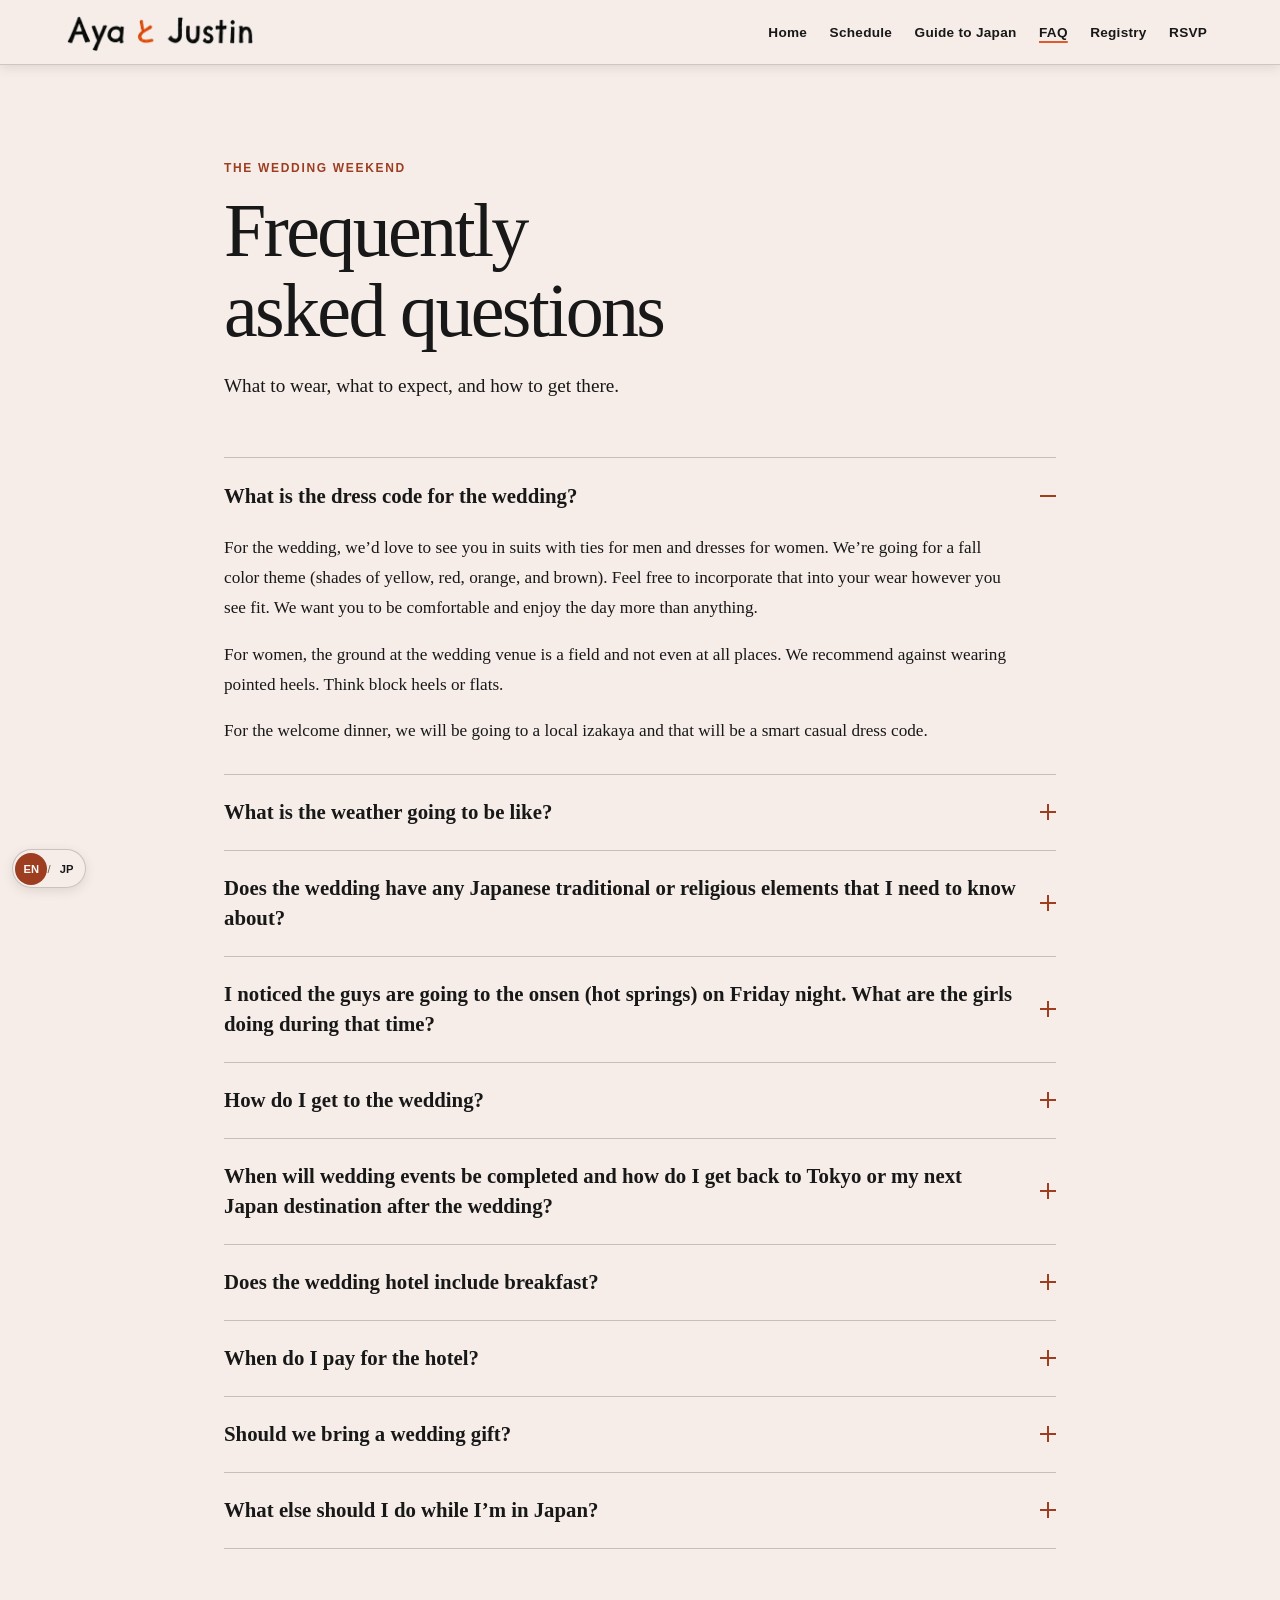
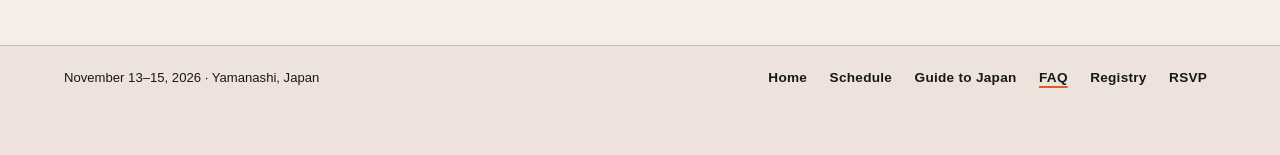
==== commit 037b473b: "Publish Japanese localization and floating EN / JP control (source 9403e39)" ====
--- a/faq.html
+++ b/faq.html
@@ -1,2 +1,2 @@
-<!DOCTYPE html><html lang="en"><head><meta charSet="utf-8"/><meta name="viewport" content="width=device-width, initial-scale=1"/><link rel="preload" as="image" imageSrcSet="/assets/aya-justin-wordmark-400.webp 400w, /assets/aya-justin-wordmark-800.webp 800w" imageSizes="(min-width: 48.001rem) 12rem, 10rem"/><link rel="stylesheet" href="/assets/index-DEI_SXa7.css" data-rsc-css-href="/assets/index-DEI_SXa7.css" data-precedence="vite-rsc/importer-resources"/><link rel="modulepreload" href="/assets/layout-segment-context-CRLXYOlU.js" crossorigin=""/><link rel="modulepreload" href="/assets/rolldown-runtime-S-ySWqyJ.js" crossorigin=""/><link rel="modulepreload" href="/assets/index-jlFASfeK.js" crossorigin=""/><link rel="modulepreload" href="/assets/framework-CXnKph_e.js" crossorigin=""/><link rel="modulepreload" href="/assets/site-header-D833ujOr.js" crossorigin=""/><link rel="modulepreload" href="/assets/link-hgEmusYK.js" crossorigin=""/><title>FAQ | Aya と Justin</title><meta name="description" content="Answers to your questions about Aya and Justin&#x27;s wedding weekend: attire, weather, transportation, the hotel, and celebrating in Japan."/><meta property="og:title" content="FAQ | Aya と Justin"/><meta property="og:description" content="Answers to your questions about Aya and Justin&#x27;s wedding weekend: attire, weather, transportation, the hotel, and celebrating in Japan."/><meta property="og:url" content="https://ayatojb.jp/faq"/><meta property="og:site_name" content="Aya と Justin"/><meta property="og:type" content="website"/><meta property="og:locale" content="en_US"/><meta property="og:image" content="https://ayatojb.jp/assets/wedding-share-de2f9341.jpg"/><meta property="og:image:width" content="1200"/><meta property="og:image:height" content="630"/><meta property="og:image:type" content="image/jpeg"/><meta property="og:image:alt" content="Hand-drawn wedding artwork of Aya and Justin beneath Mt Fuji with autumn foliage."/><meta name="twitter:card" content="summary_large_image"/><meta name="twitter:title" content="FAQ | Aya と Justin"/><meta name="twitter:description" content="Answers to your questions about Aya and Justin&#x27;s wedding weekend: attire, weather, transportation, the hotel, and celebrating in Japan."/><meta name="twitter:image" content="https://ayatojb.jp/assets/wedding-share-de2f9341.jpg"/><meta name="twitter:image:alt" content="Hand-drawn wedding artwork of Aya and Justin beneath Mt Fuji with autumn foliage."/><link rel="icon" href="https://ayatojb.jp/favicon.ico" sizes="16x16 32x32 48x48" type="image/vnd.microsoft.icon"/><link rel="icon" href="https://ayatojb.jp/icon-192.png" sizes="192x192" type="image/png"/><link rel="apple-touch-icon" href="https://ayatojb.jp/apple-touch-icon.png" sizes="180x180" type="image/png"/><link rel="canonical" href="https://ayatojb.jp/faq"/><meta name="theme-color" content="#f6ede9"/><meta name="color-scheme" content="light"/><script>self.__VINEXT_RSC_PARAMS__={}</script><script>self.__VINEXT_RSC_NAV__={"pathname":"/faq","searchParams":[]}</script><link rel="modulepreload" href="/assets/index-jlFASfeK.js" />
-</head><body><div class="content-page"><header class="site-header"><a class="skip-link" href="#main-content">Skip to content</a><div class="site-header__inner"><a href="/" class="site-wordmark" aria-label="Aya and Justin home"><img src="/assets/aya-justin-wordmark-400.webp" srcSet="/assets/aya-justin-wordmark-400.webp 400w, /assets/aya-justin-wordmark-800.webp 800w" sizes="(min-width: 48.001rem) 12rem, 10rem" width="400" height="78" alt=""/></a><nav class="site-nav site-nav--desktop" aria-label="Main navigation"><ul><li><a href="/">Home</a></li><li><a href="/schedule">Schedule</a></li><li><a href="/guide">Guide to Japan</a></li><li><a href="/faq" aria-current="page">FAQ</a></li><li><a href="/registry">Registry</a></li><li><a href="/rsvp">RSVP</a></li></ul></nav><button class="site-menu-toggle" type="button" aria-expanded="false" aria-controls="mobile-site-navigation" aria-label="Open navigation"><span aria-hidden="true"></span><span aria-hidden="true"></span><span aria-hidden="true"></span></button></div><div class="site-mobile-panel" id="mobile-site-navigation" hidden=""><nav class="site-mobile-nav" aria-label="Mobile navigation"><ul><li><a href="/">Home</a></li><li><a href="/schedule">Schedule</a></li><li><a href="/guide">Guide to Japan</a></li><li><a href="/faq" aria-current="page">FAQ</a></li><li><a href="/registry">Registry</a></li><li><a href="/rsvp">RSVP</a></li></ul></nav></div></header><main id="main-content" tabindex="-1" class="content-page__main"><section class="faq-page" aria-labelledby="faq-title"><header class="faq-intro"><p class="faq-eyebrow">The wedding weekend</p><h1 id="faq-title">Frequently asked questions</h1><p>What to wear, what to expect, and how to get there.</p></header><div class="faq-list"><details class="faq-item" id="dress-code" open=""><summary><h2>What is the dress code for the wedding?</h2><span class="faq-item__indicator" aria-hidden="true"></span></summary><div class="faq-answer"><p>For the wedding, we’d love to see you in suits with ties for men and dresses for women. We’re going for a fall color theme (shades of yellow, red, orange, and brown). Feel free to incorporate that into your wear however you see fit. We want you to be comfortable and enjoy the day more than anything.</p><p>For women, the ground at the wedding venue is a field and not even at all places. We recommend against wearing pointed heels. Think block heels or flats.</p><p>For the welcome dinner, we will be going to a local izakaya and that will be a smart casual dress code.</p></div></details><details class="faq-item" id="weather"><summary><h2>What is the weather going to be like?</h2><span class="faq-item__indicator" aria-hidden="true"></span></summary><div class="faq-answer"><p>The wedding ceremony and reception will be completely outdoors. You can expect temperatures to range from 55-65 ºF during the mid part of the day while we’re there. November in Japan is known for mild/warm temperatures with clear sunny skies. That’s what we’re hoping for and banking on given an analysis of 15 years of historical weather data.</p><p>That being said, anything can happen. If you are someone who tends to get chilly, please be prepared to pack and wear layers so you’re comfortable if we get a less favorable day. The wedding venue is a 40 minute drive from the hotel so you likely won’t have an opportunity to go back and change if needed.</p><p>We will have a tent with some heating that can accommodate everyone for seating and eating, but you will be moving in and out of the tent throughout the event.</p><p>We will keep everyone updated as we get closer to the event on what to prepare for and if it’s looking like a warmer or cooler day than expected.</p></div></details><details class="faq-item" id="traditions"><summary><h2>Does the wedding have any Japanese traditional or religious elements that I need to know about?</h2><span class="faq-item__indicator" aria-hidden="true"></span></summary><div class="faq-answer"><p>No. There are several reasons why we chose to have our wedding in Japan but religion/traditions is not one of them. Instead, our desire is to share why we love Japan throughout the weekend.</p></div></details><details class="faq-item" id="onsen"><summary><h2>I noticed the guys are going to the onsen (hot springs) on Friday night. What are the girls doing during that time?</h2><span class="faq-item__indicator" aria-hidden="true"></span></summary><div class="faq-answer"><p>After the welcome dinner on Friday evening, Justin will be hosting his bachelor party at a local onsen. This is a naturally gender-separated activity because guests are required to be completely nude in the hot spring.</p><p>At this time, Aya isn’t planning a similar “guided experience” for women. We do want everyone to know that there is a women’s section at the same location and all women guests are welcomed to go at the same time as the men.</p><p>One thing to note is that the onsen attached to our hotel is unfortunately under renovation with an unknown date of completion. We are currently planning to go to another nearby onsen instead unless the hotel gives us more information. Therefore, going on Friday evening may be your only chance to experience a public onsen in Japan unless you have something else planned during your trip. We encourage you to take advantage!</p></div></details><details class="faq-item" id="getting-there"><summary><h2>How do I get to the wedding?</h2><span class="faq-item__indicator" aria-hidden="true"></span></summary><div class="faq-answer"><p>For those of you who are traveling internationally, we strongly encourage you to join us on our arranged bus from Tokyo Station to the wedding hotel on Friday afternoon. We’re happy that the vast majority of you are planning to do that.</p><p>For the select few of you that are arriving from other parts of Japan, we will make sure you have accurate and timely directions far in advance.</p></div></details><details class="faq-item" id="heading-home"><summary><h2>When will wedding events be completed and how do I get back to Tokyo or my next Japan destination after the wedding?</h2><span class="faq-item__indicator" aria-hidden="true"></span></summary><div class="faq-answer"><p>On Sunday late morning, we plan to take everyone to a local autumn festival to have an opportunity to see Japan’s stunning fall foliage that lines nearby Lake Kawaguchiko. There will also be local food that you can try.</p><p>Since most international travelers are going back to Tokyo after the wedding, we are planning to get everyone back to the hotel in time to catch a 1:48 or 2:00 PM public bus back to Tokyo that leaves directly from the hotel lobby. This will get you back to Tokyo around 4 PM.</p><p>For those of you who will be off to other destinations in Japan, we will make sure you know where to go in advance.</p></div></details><details class="faq-item" id="breakfast"><summary><h2>Does the wedding hotel include breakfast?</h2><span class="faq-item__indicator" aria-hidden="true"></span></summary><div class="faq-answer"><p>Yes.</p></div></details><details class="faq-item" id="hotel-payment"><summary><h2>When do I pay for the hotel?</h2><span class="faq-item__indicator" aria-hidden="true"></span></summary><div class="faq-answer"><p>At the time of stay.</p></div></details><details class="faq-item" id="gifts"><summary><h2>Should we bring a wedding gift?</h2><span class="faq-item__indicator" aria-hidden="true"></span></summary><div class="faq-answer"><p>Your presence and participation is all that we could ever ask for.</p></div></details><details class="faq-item" id="exploring-japan"><summary><h2>What else should I do while I’m in Japan?</h2><span class="faq-item__indicator" aria-hidden="true"></span></summary><div class="faq-answer"><p>Great question! We’ve prepared a pretty extensive guide on what we recommend. We are happy to help you on an individual basis as you make bookings or need help deciding on certain things. Planning in Japan can be challenging so please feel free use us as a resource.</p><p class="faq-answer__link"><a href="/guide">Read our Guide to Japan<!-- --> <span aria-hidden="true">→</span></a></p></div></details></div></section></main><footer class="site-footer"><div class="site-footer__inner"><p><time dateTime="2026-11-13">November 13</time>–<time dateTime="2026-11-15">15, 2026</time> · Yamanashi, Japan</p><nav aria-label="Footer navigation"><ul><li><a href="/">Home</a></li><li><a href="/schedule">Schedule</a></li><li><a href="/guide">Guide to Japan</a></li><li><a href="/faq" aria-current="page">FAQ</a></li><li><a href="/registry">Registry</a></li><li><a href="/rsvp">RSVP</a></li></ul></nav></div></footer></div><script id="_R_">import("/assets/index-jlFASfeK.js")</script></body></html><script>self.__VINEXT_RSC_CHUNKS__=self.__VINEXT_RSC_CHUNKS__||[];self.__VINEXT_RSC_CHUNKS__.push("2:I[\"8c0f216c4604\",[],\"Children\",1]\n3:I[\"15c18cfaeeff\",[],\"LayoutSegmentProvider\",1]\n4:I[\"8c0f216c4604\",[],\"Slot\",1]\n5:I[\"593f344dc510\",[],\"RedirectBoundary\",1]\n:HL[\"/assets/index-DEI_SXa7.css\",\"style\"]\n")</script><script>self.__VINEXT_RSC_CHUNKS__=self.__VINEXT_RSC_CHUNKS__||[];self.__VINEXT_RSC_CHUNKS__.push("0:{\"__route\":\"route:/faq\",\"__interceptionContext\":null,\"__layoutIds\":[\"layout:/\"],\"__rootLayout\":\"/\",\"page:/faq\":\"$L1\",\"layout:/\":[[[[\"$\",\"link\",\"css:/assets/index-DEI_SXa7.css\",{\"rel\":\"stylesheet\",\"precedence\":\"vite-rsc/importer-resources\",\"href\":\"/assets/index-DEI_SXa7.css\",\"data-rsc-css-href\":\"/assets/index-DEI_SXa7.css\"}],\"$undefined\"],[\"$\",\"html\",null,{\"lang\":\"en\",\"children\":[\"$\",\"body\",null,{\"children\":[\"$\",\"$L2\",null,{}]}]}]],null],\"route:/faq\":[[[\"$\",\"meta\",null,{\"charSet\":\"utf-8\"}],[[\"$\",\"title\",\"0\",{\"children\":\"FAQ | Aya と Justin\"}],[\"$\",\"meta\",\"1\",{\"name\":\"description\",\"content\":\"Answers to your questions about Aya and Justin's wedding weekend: attire, weather, transportation, the hotel, and celebrating in Japan.\"}],[\"$\",\"meta\",\"2\",{\"property\":\"og:title\",\"content\":\"FAQ | Aya と Justin\"}],[\"$\",\"meta\",\"3\",{\"property\":\"og:description\",\"content\":\"Answers to your questions about Aya and Justin's wedding weekend: attire, weather, transportation, the hotel, and celebrating in Japan.\"}],[\"$\",\"meta\",\"4\",{\"property\":\"og:url\",\"content\":\"https://ayatojb.jp/faq\"}],[\"$\",\"meta\",\"5\",{\"property\":\"og:site_name\",\"content\":\"Aya と Justin\"}],[\"$\",\"meta\",\"6\",{\"property\":\"og:type\",\"content\":\"website\"}],[\"$\",\"meta\",\"7\",{\"property\":\"og:locale\",\"content\":\"en_US\"}],[\"$\",\"meta\",\"8\",{\"property\":\"og:image\",\"content\":\"https://ayatojb.jp/assets/wedding-share-de2f9341.jpg\"}],[\"$\",\"meta\",\"9\",{\"property\":\"og:image:width\",\"content\":\"1200\"}],[\"$\",\"meta\",\"10\",{\"property\":\"og:image:height\",\"content\":\"630\"}],[\"$\",\"meta\",\"11\",{\"property\":\"og:image:type\",\"content\":\"image/jpeg\"}],[\"$\",\"meta\",\"12\",{\"property\":\"og:image:alt\",\"content\":\"Hand-drawn wedding artwork of Aya and Justin beneath Mt Fuji with autumn foliage.\"}],[\"$\",\"meta\",\"13\",{\"name\":\"twitter:card\",\"content\":\"summary_large_image\"}],[\"$\",\"meta\",\"14\",{\"name\":\"twitter:title\",\"content\":\"FAQ | Aya と Justin\"}],[\"$\",\"meta\",\"15\",{\"name\":\"twitter:description\",\"content\":\"Answers to your questions about Aya and Justin's wedding weekend: attire, weather, transportation, the hotel, and celebrating in Japan.\"}],[\"$\",\"meta\",\"16\",{\"name\":\"twitter:image\",\"content\":\"https://ayatojb.jp/assets/wedding-share-de2f9341.jpg\"}],[\"$\",\"meta\",\"17\",{\"name\":\"twitter:image:alt\",\"content\":\"Hand-drawn wedding artwork of Aya and Justin beneath Mt Fuji with autumn foliage.\"}],[\"$\",\"link\",\"18\",{\"rel\":\"icon\",\"href\":\"https://ayatojb.jp/favicon.ico\",\"sizes\":\"16x16 32x32 48x48\",\"type\":\"image/vnd.microsoft.icon\"}],[\"$\",\"link\",\"19\",{\"rel\":\"icon\",\"href\":\"https://ayatojb.jp/icon-192.png\",\"sizes\":\"192x192\",\"type\":\"image/png\"}],[\"$\",\"link\",\"20\",{\"rel\":\"apple-touch-icon\",\"href\":\"https://ayatojb.jp/apple-touch-icon.png\",\"sizes\":\"180x180\",\"type\":\"image/png\"}],[\"$\",\"link\",\"21\",{\"rel\":\"canonical\",\"href\":\"https://ayatojb.jp/faq\"}]],[[\"$\",\"meta\",\"0\",{\"name\":\"viewport\",\"content\":\"width=device-width, initial-scale=1\"}],[\"$\",\"meta\",\"1\",{\"name\":\"theme-color\",\"content\":\"#f6ede9\"}],[\"$\",\"meta\",\"2\",{\"name\":\"color-scheme\",\"content\":\"light\"}]]],[\"$\",\"$L3\",null,{\"segmentMap\":{\"children\":[\"faq\"]},\"children\":[\"$\",\"$L4\",null,{\"id\":\"layout:/\",\"parallelSlots\":\"$undefined\",\"children\":[\"$\",\"$L5\",null,{\"children\":[\"$\",\"$L3\",null,{\"segmentMap\":{\"children\":[]},\"children\":[\"$\",\"$L4\",null,{\"id\":\"page:/faq\"}]}]}]}]}]],\"__layoutFlags\":{\"layout:/\":\"s\"},\"__artifactCompatibility\":{\"schemaVersion\":1,\"graphVersion\":\"app-route-graph:1dnurvz1tr05fo\",\"deploymentVersion\":\"e00e6393-c7d0-4f7f-be43-dccae921b875\",\"appElementsSchemaVersion\":1,\"rscPayloadSchemaVersion\":1,\"rootBoundaryId\":\"/\",\"renderEpoch\":null}}\n")</script><script>self.__VINEXT_RSC_CHUNKS__=self.__VINEXT_RSC_CHUNKS__||[];self.__VINEXT_RSC_CHUNKS__.push("6:I[\"359144e7a14d\",[],\"SiteHeader\",1]\n")</script><script>self.__VINEXT_RSC_CHUNKS__=self.__VINEXT_RSC_CHUNKS__||[];self.__VINEXT_RSC_CHUNKS__.push("1:[\"$\",\"div\",null,{\"className\":\"content-page\",\"children\":[[\"$\",\"$L6\",null,{\"currentPath\":\"/faq\"}],[\"$\",\"main\",null,{\"id\":\"main-content\",\"tabIndex\":-1,\"className\":\"content-page__main\",\"children\":[\"$undefined\",[\"$\",\"section\",null,{\"className\":\"faq-page\",\"aria-labelledby\":\"faq-title\",\"children\":[[\"$\",\"header\",null,{\"className\":\"faq-intro\",\"children\":[[\"$\",\"p\",null,{\"className\":\"faq-eyebrow\",\"children\":\"The wedding weekend\"}],[\"$\",\"h1\",null,{\"id\":\"faq-title\",\"children\":\"Frequently asked questions\"}],[\"$\",\"p\",null,{\"children\":\"What to wear, what to expect, and how to get there.\"}]]}],[\"$\",\"div\",null,{\"className\":\"faq-list\",\"children\":[[\"$\",\"details\",\"dress-code\",{\"className\":\"faq-item\",\"id\":\"dress-code\",\"open\":true,\"children\":[[\"$\",\"summary\",null,{\"children\":[[\"$\",\"h2\",null,{\"children\":\"What is the dress code for the wedding?\"}],[\"$\",\"span\",null,{\"className\":\"faq-item__indicator\",\"aria-hidden\":\"true\"}]]}],[\"$\",\"div\",null,{\"className\":\"faq-answer\",\"children\":[[[\"$\",\"p\",\"For the wedding, we’d love to see you in suits with ties for men and dresses for women. We’re going for a fall color theme (shades of yellow, red, orange, and brown). Feel free to incorporate that into your wear however you see fit. We want you to be comfortable and enjoy the day more than anything.\",{\"children\":\"For the wedding, we’d love to see you in suits with ties for men and dresses for women. We’re going for a fall color theme (shades of yellow, red, orange, and brown). Feel free to incorporate that into your wear however you see fit. We want you to be comfortable and enjoy the day more than anything.\"}],[\"$\",\"p\",\"For women, the ground at the wedding venue is a field and not even at all places. We recommend against wearing pointed heels. Think block heels or flats.\",{\"children\":\"For women, the ground at the wedding venue is a field and not even at all places. We recommend against wearing pointed heels. Think block heels or flats.\"}],[\"$\",\"p\",\"For the welcome dinner, we will be going to a local izakaya and that will be a smart casual dress code.\",{\"children\":\"For the welcome dinner, we will be going to a local izakaya and that will be a smart casual dress code.\"}]],null]}]]}],[\"$\",\"details\",\"weather\",{\"className\":\"faq-item\",\"id\":\"weather\",\"open\":false,\"children\":[[\"$\",\"summary\",null,{\"children\":[[\"$\",\"h2\",null,{\"children\":\"What is the weather going to be like?\"}],[\"$\",\"span\",null,{\"className\":\"faq-item__indicator\",\"aria-hidden\":\"true\"}]]}],[\"$\",\"div\",null,{\"className\":\"faq-answer\",\"children\":[[[\"$\",\"p\",\"The wedding ceremony and reception will be completely outdoors. You can expect temperatures to range from 55-65 ºF during the mid part of the day while we’re there. November in Japan is known for mild/warm temperatures with clear sunny skies. That’s what we’re hoping for and banking on given an analysis of 15 years of historical weather data.\",{\"children\":\"The wedding ceremony and reception will be completely outdoors. You can expect temperatures to range from 55-65 ºF during the mid part of the day while we’re there. November in Japan is known for mild/warm temperatures with clear sunny skies. That’s what we’re hoping for and banking on given an analysis of 15 years of historical weather data.\"}],[\"$\",\"p\",\"That being said, anything can happen. If you are someone who tends to get chilly, please be prepared to pack and wear layers so you’re comfortable if we get a less favorable day. The wedding venue is a 40 minute drive from the hotel so you likely won’t have an opportunity to go back and change if needed.\",{\"children\":\"That being said, anything can happen. If you are someone who tends to get chilly, please be prepared to pack and wear layers so you’re comfortable if we get a less favorable day. The wedding venue is a 40 minute drive from the hotel so you likely won’t have an opportunity to go back and change if needed.\"}],\"$L7\",\"$L8\"],null]}]]}],\"$L9\",\"$La\",\"$Lb\",\"$Lc\",\"$Ld\",\"$Le\",\"$Lf\",\"$L10\"]}]]}]]}],\"$L11\"]}]\n")</script><script>self.__VINEXT_RSC_CHUNKS__=self.__VINEXT_RSC_CHUNKS__||[];self.__VINEXT_RSC_CHUNKS__.push("12:I[\"c2747888630f\",[],\"default\",1]\n7:[\"$\",\"p\",\"We will have a tent with some heating that can accommodate everyone for seating and eating, but you will be moving in and out of the tent throughout the event.\",{\"children\":\"We will have a tent with some heating that can accommodate everyone for seating and eating, but you will be moving in and out of the tent throughout the event.\"}]\n8:[\"$\",\"p\",\"We will keep everyone updated as we get closer to the event on what to prepare for and if it’s looking like a warmer or cooler day than expected.\",{\"children\":\"We will keep everyone updated as we get closer to the event on what to prepare for and if it’s looking like a warmer or cooler day than expected.\"}]\n9:[\"$\",\"details\",\"traditions\",{\"className\":\"faq-item\",\"id\":\"traditions\",\"open\":false,\"children\":[[\"$\",\"summary\",null,{\"children\":[[\"$\",\"h2\",null,{\"children\":\"Does the wedding have any Japanese traditional or religious elements that I need to know about?\"}],[\"$\",\"span\",null,{\"className\":\"faq-item__indicator\",\"aria-hidden\":\"true\"}]]}],[\"$\",\"div\",null,{\"className\":\"faq-answer\",\"children\":[[[\"$\",\"p\",\"No. There are several reasons why we chose to have our wedding in Japan but religion/traditions is not one of them. Instead, our desire is to share why we love Japan throughout the weekend.\",{\"children\":\"No. There are several reasons why we chose to have our wedding in Japan but religion/traditions is not one of them. Instead, our desire is to share why we love Japan throughout the weekend.\"}]],null]}]]}]\n")</script><script>self.__VINEXT_RSC_CHUNKS__=self.__VINEXT_RSC_CHUNKS__||[];self.__VINEXT_RSC_CHUNKS__.push("a:[\"$\",\"details\",\"onsen\",{\"className\":\"faq-item\",\"id\":\"onsen\",\"open\":false,\"children\":[[\"$\",\"summary\",null,{\"children\":[[\"$\",\"h2\",null,{\"children\":\"I noticed the guys are going to the onsen (hot springs) on Friday night. What are the girls doing during that time?\"}],[\"$\",\"span\",null,{\"className\":\"faq-item__indicator\",\"aria-hidden\":\"true\"}]]}],[\"$\",\"div\",null,{\"className\":\"faq-answer\",\"children\":[[[\"$\",\"p\",\"After the welcome dinner on Friday evening, Justin will be hosting his bachelor party at a local onsen. This is a naturally gender-separated activity because guests are required to be completely nude in the hot spring.\",{\"children\":\"After the welcome dinner on Friday evening, Justin will be hosting his bachelor party at a local onsen. This is a naturally gender-separated activity because guests are required to be completely nude in the hot spring.\"}],[\"$\",\"p\",\"At this time, Aya isn’t planning a similar “guided experience” for women. We do want everyone to know that there is a women’s section at the same location and all women guests are welcomed to go at the same time as the men.\",{\"children\":\"At this time, Aya isn’t planning a similar “guided experience” for women. We do want everyone to know that there is a women’s section at the same location and all women guests are welcomed to go at the same time as the men.\"}],[\"$\",\"p\",\"One thing to note is that the onsen attached to our hotel is unfortunately under renovation with an unknown date of completion. We are currently planning to go to another nearby onsen instead unless the hotel gives us more information. Therefore, going on Friday evening may be your only chance to experience a public onsen in Japan unless you have something else planned during your trip. We encourage you to take advantage!\",{\"children\":\"One thing to note is that the onsen attached to our hotel is unfortunately under renovation with an unknown date of completion. We are currently planning to go to another nearby onsen instead unless the hotel gives us more information. Therefore, going on Friday evening may be your only chance to experience a public onsen in Japan unless you have something else planned during your trip. We encourage you to take advantage!\"}]],null]}]]}]\n")</script><script>self.__VINEXT_RSC_CHUNKS__=self.__VINEXT_RSC_CHUNKS__||[];self.__VINEXT_RSC_CHUNKS__.push("b:[\"$\",\"details\",\"getting-there\",{\"className\":\"faq-item\",\"id\":\"getting-there\",\"open\":false,\"children\":[[\"$\",\"summary\",null,{\"children\":[[\"$\",\"h2\",null,{\"children\":\"How do I get to the wedding?\"}],[\"$\",\"span\",null,{\"className\":\"faq-item__indicator\",\"aria-hidden\":\"true\"}]]}],[\"$\",\"div\",null,{\"className\":\"faq-answer\",\"children\":[[[\"$\",\"p\",\"For those of you who are traveling internationally, we strongly encourage you to join us on our arranged bus from Tokyo Station to the wedding hotel on Friday afternoon. We’re happy that the vast majority of you are planning to do that.\",{\"children\":\"For those of you who are traveling internationally, we strongly encourage you to join us on our arranged bus from Tokyo Station to the wedding hotel on Friday afternoon. We’re happy that the vast majority of you are planning to do that.\"}],[\"$\",\"p\",\"For the select few of you that are arriving from other parts of Japan, we will make sure you have accurate and timely directions far in advance.\",{\"children\":\"For the select few of you that are arriving from other parts of Japan, we will make sure you have accurate and timely directions far in advance.\"}]],null]}]]}]\n")</script><script>self.__VINEXT_RSC_CHUNKS__=self.__VINEXT_RSC_CHUNKS__||[];self.__VINEXT_RSC_CHUNKS__.push("c:[\"$\",\"details\",\"heading-home\",{\"className\":\"faq-item\",\"id\":\"heading-home\",\"open\":false,\"children\":[[\"$\",\"summary\",null,{\"children\":[[\"$\",\"h2\",null,{\"children\":\"When will wedding events be completed and how do I get back to Tokyo or my next Japan destination after the wedding?\"}],[\"$\",\"span\",null,{\"className\":\"faq-item__indicator\",\"aria-hidden\":\"true\"}]]}],[\"$\",\"div\",null,{\"className\":\"faq-answer\",\"children\":[[[\"$\",\"p\",\"On Sunday late morning, we plan to take everyone to a local autumn festival to have an opportunity to see Japan’s stunning fall foliage that lines nearby Lake Kawaguchiko. There will also be local food that you can try.\",{\"children\":\"On Sunday late morning, we plan to take everyone to a local autumn festival to have an opportunity to see Japan’s stunning fall foliage that lines nearby Lake Kawaguchiko. There will also be local food that you can try.\"}],[\"$\",\"p\",\"Since most international travelers are going back to Tokyo after the wedding, we are planning to get everyone back to the hotel in time to catch a 1:48 or 2:00 PM public bus back to Tokyo that leaves directly from the hotel lobby. This will get you back to Tokyo around 4 PM.\",{\"children\":\"Since most international travelers are going back to Tokyo after the wedding, we are planning to get everyone back to the hotel in time to catch a 1:48 or 2:00 PM public bus back to Tokyo that leaves directly from the hotel lobby. This will get you back to Tokyo around 4 PM.\"}],[\"$\",\"p\",\"For those of you who will be off to other destinations in Japan, we will make sure you know where to go in advance.\",{\"children\":\"For those of you who will be off to other destinations in Japan, we will make sure you know where to go in advance.\"}]],null]}]]}]\nd:[\"$\",\"details\",\"breakfast\",{\"className\":\"faq-item\",\"id\":\"breakfast\",\"open\":false,\"children\":[[\"$\",\"summary\",null,{\"children\":[[\"$\",\"h2\",null,{\"children\":\"Does the wedding hotel include breakfast?\"}],[\"$\",\"span\",null,{\"className\":\"faq-item__indicator\",\"aria-hidden\":\"true\"}]]}],[\"$\",\"div\",null,{\"className\":\"faq-answer\",\"children\":[[[\"$\",\"p\",\"Yes.\",{\"children\":\"Yes.\"}]],null]}]]}]\ne:[\"$\",\"details\",\"hotel-payment\",{\"className\":\"faq-item\",\"id\":\"hotel-payment\",\"open\":false,\"children\":[[\"$\",\"summary\",null,{\"children\":[[\"$\",\"h2\",null,{\"children\":\"When do I pay for the hotel?\"}],[\"$\",\"span\",null,{\"className\":\"faq-item__indicator\",\"aria-hidden\":\"true\"}]]}],[\"$\",\"div\",null,{\"className\":\"faq-answer\",\"children\":[[[\"$\",\"p\",\"At the time of stay.\",{\"children\":\"At the time of stay.\"}]],null]}]]}]\n")</script><script>self.__VINEXT_RSC_CHUNKS__=self.__VINEXT_RSC_CHUNKS__||[];self.__VINEXT_RSC_CHUNKS__.push("f:[\"$\",\"details\",\"gifts\",{\"className\":\"faq-item\",\"id\":\"gifts\",\"open\":false,\"children\":[[\"$\",\"summary\",null,{\"children\":[[\"$\",\"h2\",null,{\"children\":\"Should we bring a wedding gift?\"}],[\"$\",\"span\",null,{\"className\":\"faq-item__indicator\",\"aria-hidden\":\"true\"}]]}],[\"$\",\"div\",null,{\"className\":\"faq-answer\",\"children\":[[[\"$\",\"p\",\"Your presence and participation is all that we could ever ask for.\",{\"children\":\"Your presence and participation is all that we could ever ask for.\"}]],null]}]]}]\n10:[\"$\",\"details\",\"exploring-japan\",{\"className\":\"faq-item\",\"id\":\"exploring-japan\",\"open\":false,\"children\":[[\"$\",\"summary\",null,{\"children\":[[\"$\",\"h2\",null,{\"children\":\"What else should I do while I’m in Japan?\"}],[\"$\",\"span\",null,{\"className\":\"faq-item__indicator\",\"aria-hidden\":\"true\"}]]}],[\"$\",\"div\",null,{\"className\":\"faq-answer\",\"children\":[[[\"$\",\"p\",\"Great question! We’ve prepared a pretty extensive guide on what we recommend. We are happy to help you on an individual basis as you make bookings or need help deciding on certain things. Planning in Japan can be challenging so please feel free use us as a resource.\",{\"children\":\"Great question! We’ve prepared a pretty extensive guide on what we recommend. We are happy to help you on an individual basis as you make bookings or need help deciding on certain things. Planning in Japan can be challenging so please feel free use us as a resource.\"}]],[\"$\",\"p\",null,{\"className\":\"faq-answer__link\",\"children\":[\"$\",\"$L12\",null,{\"href\":\"/guide\",\"children\":[\"Read our Guide to Japan\",\" \",[\"$\",\"span\",null,{\"aria-hidden\":\"true\",\"children\":\"→\"}]]}]}]]}]]}]\n")</script><script>self.__VINEXT_RSC_CHUNKS__=self.__VINEXT_RSC_CHUNKS__||[];self.__VINEXT_RSC_CHUNKS__.push("11:[\"$\",\"footer\",null,{\"className\":\"site-footer\",\"children\":[\"$\",\"div\",null,{\"className\":\"site-footer__inner\",\"children\":[[\"$\",\"p\",null,{\"children\":[[\"$\",\"time\",null,{\"dateTime\":\"2026-11-13\",\"children\":\"November 13\"}],\"–\",[\"$\",\"time\",null,{\"dateTime\":\"2026-11-15\",\"children\":\"15, 2026\"}],\" · Yamanashi, Japan\"]}],[\"$\",\"nav\",null,{\"aria-label\":\"Footer navigation\",\"children\":[\"$\",\"ul\",null,{\"children\":[[\"$\",\"li\",\"/\",{\"children\":[\"$\",\"a\",null,{\"href\":\"/\",\"aria-current\":\"$undefined\",\"children\":\"Home\"}]}],[\"$\",\"li\",\"/schedule\",{\"children\":[\"$\",\"a\",null,{\"href\":\"/schedule\",\"aria-current\":\"$undefined\",\"children\":\"Schedule\"}]}],[\"$\",\"li\",\"/guide\",{\"children\":[\"$\",\"a\",null,{\"href\":\"/guide\",\"aria-current\":\"$undefined\",\"children\":\"Guide to Japan\"}]}],[\"$\",\"li\",\"/faq\",{\"children\":[\"$\",\"a\",null,{\"href\":\"/faq\",\"aria-current\":\"page\",\"children\":\"FAQ\"}]}],[\"$\",\"li\",\"/registry\",{\"children\":[\"$\",\"a\",null,{\"href\":\"/registry\",\"aria-current\":\"$undefined\",\"children\":\"Registry\"}]}],[\"$\",\"li\",\"/rsvp\",{\"children\":[\"$\",\"a\",null,{\"href\":\"/rsvp\",\"aria-current\":\"$undefined\",\"children\":\"RSVP\"}]}]]}]}]]}]}]\n")</script><script>self.__VINEXT_RSC_DONE__=true</script>+<!DOCTYPE html><html lang="en"><head><meta charSet="utf-8"/><meta name="viewport" content="width=device-width, initial-scale=1"/><link rel="preload" as="image" imageSrcSet="/assets/aya-justin-wordmark-400.webp 400w, /assets/aya-justin-wordmark-800.webp 800w" imageSizes="(min-width: 48.001rem) 12rem, 10rem"/><link rel="stylesheet" href="/assets/index-DJaCVGWO.css" data-rsc-css-href="/assets/index-DJaCVGWO.css" data-precedence="vite-rsc/importer-resources"/><link rel="modulepreload" href="/assets/layout-segment-context-Bd7cg4TN.js" crossorigin=""/><link rel="modulepreload" href="/assets/rolldown-runtime-S-ySWqyJ.js" crossorigin=""/><link rel="modulepreload" href="/assets/index-B8zS3LCf.js" crossorigin=""/><link rel="modulepreload" href="/assets/framework-CXnKph_e.js" crossorigin=""/><link rel="modulepreload" href="/assets/language-provider-RX_KWoCj.js" crossorigin=""/><link rel="modulepreload" href="/assets/language-switcher-CTMko5D6.js" crossorigin=""/><link rel="modulepreload" href="/assets/faq-content-CWtyExBq.js" crossorigin=""/><link rel="modulepreload" href="/assets/content-page-BVPDjCX5.js" crossorigin=""/><link rel="modulepreload" href="/assets/site-footer-CfbejqvP.js" crossorigin=""/><link rel="modulepreload" href="/assets/site-header-DhNlUcOL.js" crossorigin=""/><title>FAQ | Aya と Justin</title><meta name="description" content="Answers to your questions about Aya and Justin&#x27;s wedding weekend: attire, weather, transportation, the hotel, and celebrating in Japan."/><meta property="og:title" content="FAQ | Aya と Justin"/><meta property="og:description" content="Answers to your questions about Aya and Justin&#x27;s wedding weekend: attire, weather, transportation, the hotel, and celebrating in Japan."/><meta property="og:url" content="https://ayatojb.jp/faq"/><meta property="og:site_name" content="Aya と Justin"/><meta property="og:type" content="website"/><meta property="og:locale" content="en_US"/><meta property="og:image" content="https://ayatojb.jp/assets/wedding-share-de2f9341.jpg"/><meta property="og:image:width" content="1200"/><meta property="og:image:height" content="630"/><meta property="og:image:type" content="image/jpeg"/><meta property="og:image:alt" content="Hand-drawn wedding artwork of Aya and Justin beneath Mt Fuji with autumn foliage."/><meta name="twitter:card" content="summary_large_image"/><meta name="twitter:title" content="FAQ | Aya と Justin"/><meta name="twitter:description" content="Answers to your questions about Aya and Justin&#x27;s wedding weekend: attire, weather, transportation, the hotel, and celebrating in Japan."/><meta name="twitter:image" content="https://ayatojb.jp/assets/wedding-share-de2f9341.jpg"/><meta name="twitter:image:alt" content="Hand-drawn wedding artwork of Aya and Justin beneath Mt Fuji with autumn foliage."/><link rel="icon" href="https://ayatojb.jp/favicon.ico" sizes="16x16 32x32 48x48" type="image/vnd.microsoft.icon"/><link rel="icon" href="https://ayatojb.jp/icon-192.png" sizes="192x192" type="image/png"/><link rel="apple-touch-icon" href="https://ayatojb.jp/apple-touch-icon.png" sizes="180x180" type="image/png"/><link rel="canonical" href="https://ayatojb.jp/faq"/><meta name="theme-color" content="#f6ede9"/><meta name="color-scheme" content="light"/><script>self.__VINEXT_RSC_PARAMS__={}</script><script>self.__VINEXT_RSC_NAV__={"pathname":"/faq","searchParams":[]}</script><link rel="modulepreload" href="/assets/index-B8zS3LCf.js" />
+</head><body><div class="content-page"><header class="site-header"><a class="skip-link" href="#main-content">Skip to content</a><div class="site-header__inner"><a href="/" class="site-wordmark" aria-label="Aya and Justin home"><img src="/assets/aya-justin-wordmark-400.webp" srcSet="/assets/aya-justin-wordmark-400.webp 400w, /assets/aya-justin-wordmark-800.webp 800w" sizes="(min-width: 48.001rem) 12rem, 10rem" width="400" height="78" alt=""/></a><nav class="site-nav site-nav--desktop" aria-label="Main navigation"><ul><li><a href="/">Home</a></li><li><a href="/schedule">Schedule</a></li><li><a href="/guide">Guide to Japan</a></li><li><a href="/faq" aria-current="page">FAQ</a></li><li><a href="/registry">Registry</a></li><li><a href="/rsvp">RSVP</a></li></ul></nav><button class="site-menu-toggle" type="button" aria-expanded="false" aria-controls="mobile-site-navigation" aria-label="Open navigation"><span aria-hidden="true"></span><span aria-hidden="true"></span><span aria-hidden="true"></span></button></div><div class="site-mobile-panel" id="mobile-site-navigation" hidden=""><nav class="site-mobile-nav" aria-label="Mobile navigation"><ul><li><a href="/">Home</a></li><li><a href="/schedule">Schedule</a></li><li><a href="/guide">Guide to Japan</a></li><li><a href="/faq" aria-current="page">FAQ</a></li><li><a href="/registry">Registry</a></li><li><a href="/rsvp">RSVP</a></li></ul></nav></div></header><main id="main-content" tabindex="-1" class="content-page__main"><section class="faq-page" aria-labelledby="faq-title"><header class="faq-intro"><p class="faq-eyebrow">The wedding weekend</p><h1 id="faq-title">Frequently asked questions</h1><p>What to wear, what to expect, and how to get there.</p></header><div class="faq-list"><details class="faq-item" id="dress-code" open=""><summary><h2>What is the dress code for the wedding?</h2><span class="faq-item__indicator" aria-hidden="true"></span></summary><div class="faq-answer"><p>For the wedding, we’d love to see you in suits with ties for men and dresses for women. We’re going for a fall color theme (shades of yellow, red, orange, and brown). Feel free to incorporate that into your wear however you see fit. We want you to be comfortable and enjoy the day more than anything.</p><p>For women, the ground at the wedding venue is a field and not even at all places. We recommend against wearing pointed heels. Think block heels or flats.</p><p>For the welcome dinner, we will be going to a local izakaya and that will be a smart casual dress code.</p></div></details><details class="faq-item" id="weather"><summary><h2>What is the weather going to be like?</h2><span class="faq-item__indicator" aria-hidden="true"></span></summary><div class="faq-answer"><p>The wedding ceremony and reception will be completely outdoors. You can expect temperatures to range from 55-65 ºF during the mid part of the day while we’re there. November in Japan is known for mild/warm temperatures with clear sunny skies. That’s what we’re hoping for and banking on given an analysis of 15 years of historical weather data.</p><p>That being said, anything can happen. If you are someone who tends to get chilly, please be prepared to pack and wear layers so you’re comfortable if we get a less favorable day. The wedding venue is a 40 minute drive from the hotel so you likely won’t have an opportunity to go back and change if needed.</p><p>We will have a tent with some heating that can accommodate everyone for seating and eating, but you will be moving in and out of the tent throughout the event.</p><p>We will keep everyone updated as we get closer to the event on what to prepare for and if it’s looking like a warmer or cooler day than expected.</p></div></details><details class="faq-item" id="traditions"><summary><h2>Does the wedding have any Japanese traditional or religious elements that I need to know about?</h2><span class="faq-item__indicator" aria-hidden="true"></span></summary><div class="faq-answer"><p>No. There are several reasons why we chose to have our wedding in Japan but religion/traditions is not one of them. Instead, our desire is to share why we love Japan throughout the weekend.</p></div></details><details class="faq-item" id="onsen"><summary><h2>I noticed the guys are going to the onsen (hot springs) on Friday night. What are the girls doing during that time?</h2><span class="faq-item__indicator" aria-hidden="true"></span></summary><div class="faq-answer"><p>After the welcome dinner on Friday evening, Justin will be hosting his bachelor party at a local onsen. This is a naturally gender-separated activity because guests are required to be completely nude in the hot spring.</p><p>At this time, Aya isn’t planning a similar “guided experience” for women. We do want everyone to know that there is a women’s section at the same location and all women guests are welcomed to go at the same time as the men.</p><p>One thing to note is that the onsen attached to our hotel is unfortunately under renovation with an unknown date of completion. We are currently planning to go to another nearby onsen instead unless the hotel gives us more information. Therefore, going on Friday evening may be your only chance to experience a public onsen in Japan unless you have something else planned during your trip. We encourage you to take advantage!</p></div></details><details class="faq-item" id="getting-there"><summary><h2>How do I get to the wedding?</h2><span class="faq-item__indicator" aria-hidden="true"></span></summary><div class="faq-answer"><p>For those of you who are traveling internationally, we strongly encourage you to join us on our arranged bus from Tokyo Station to the wedding hotel on Friday afternoon. We’re happy that the vast majority of you are planning to do that.</p><p>For the select few of you that are arriving from other parts of Japan, we will make sure you have accurate and timely directions far in advance.</p></div></details><details class="faq-item" id="heading-home"><summary><h2>When will wedding events be completed and how do I get back to Tokyo or my next Japan destination after the wedding?</h2><span class="faq-item__indicator" aria-hidden="true"></span></summary><div class="faq-answer"><p>On Sunday late morning, we plan to take everyone to a local autumn festival to have an opportunity to see Japan’s stunning fall foliage that lines nearby Lake Kawaguchiko. There will also be local food that you can try.</p><p>Since most international travelers are going back to Tokyo after the wedding, we are planning to get everyone back to the hotel in time to catch a 1:48 or 2:00 PM public bus back to Tokyo that leaves directly from the hotel lobby. This will get you back to Tokyo around 4 PM.</p><p>For those of you who will be off to other destinations in Japan, we will make sure you know where to go in advance.</p></div></details><details class="faq-item" id="breakfast"><summary><h2>Does the wedding hotel include breakfast?</h2><span class="faq-item__indicator" aria-hidden="true"></span></summary><div class="faq-answer"><p>Yes.</p></div></details><details class="faq-item" id="hotel-payment"><summary><h2>When do I pay for the hotel?</h2><span class="faq-item__indicator" aria-hidden="true"></span></summary><div class="faq-answer"><p>At the time of stay.</p></div></details><details class="faq-item" id="gifts"><summary><h2>Should we bring a wedding gift?</h2><span class="faq-item__indicator" aria-hidden="true"></span></summary><div class="faq-answer"><p>Your presence and participation is all that we could ever ask for.</p></div></details><details class="faq-item" id="exploring-japan"><summary><h2>What else should I do while I’m in Japan?</h2><span class="faq-item__indicator" aria-hidden="true"></span></summary><div class="faq-answer"><p>Great question! We’ve prepared a <a href="/guide">pretty extensive guide</a> on what we recommend. We are happy to help you on an individual basis as you make bookings or need help deciding on certain things. Planning in Japan can be challenging so please feel free use us as a resource.</p></div></details></div></section></main><footer class="site-footer"><div class="site-footer__inner"><p><time dateTime="2026-11-13">November 13</time>–<time dateTime="2026-11-15">15, 2026</time> · Yamanashi, Japan</p><nav aria-label="Footer navigation"><ul><li><a href="/">Home</a></li><li><a href="/schedule">Schedule</a></li><li><a href="/guide">Guide to Japan</a></li><li><a href="/faq" aria-current="page">FAQ</a></li><li><a href="/registry">Registry</a></li><li><a href="/rsvp">RSVP</a></li></ul></nav></div></footer></div><div class="language-switcher" role="group" aria-label="Website language"><button type="button" lang="en" aria-label="English" title="English" aria-pressed="true">EN</button><span class="language-switcher__divider" aria-hidden="true">/</span><button type="button" lang="ja" aria-label="日本語" title="日本語" aria-pressed="false">JP</button></div><script id="_R_">import("/assets/index-B8zS3LCf.js")</script></body></html><script>self.__VINEXT_RSC_CHUNKS__=self.__VINEXT_RSC_CHUNKS__||[];self.__VINEXT_RSC_CHUNKS__.push("2:I[\"9510326f728e\",[],\"LanguageProvider\",1]\n3:I[\"8c0f216c4604\",[],\"Children\",1]\n4:I[\"a89a9ee8b081\",[],\"LanguageSwitcher\",1]\n5:I[\"15c18cfaeeff\",[],\"LayoutSegmentProvider\",1]\n6:I[\"8c0f216c4604\",[],\"Slot\",1]\n7:I[\"593f344dc510\",[],\"RedirectBoundary\",1]\n:HL[\"/assets/index-DJaCVGWO.css\",\"style\"]\n")</script><script>self.__VINEXT_RSC_CHUNKS__=self.__VINEXT_RSC_CHUNKS__||[];self.__VINEXT_RSC_CHUNKS__.push("0:{\"__route\":\"route:/faq\",\"__interceptionContext\":null,\"__layoutIds\":[\"layout:/\"],\"__rootLayout\":\"/\",\"page:/faq\":\"$L1\",\"layout:/\":[[[[\"$\",\"link\",\"css:/assets/index-DJaCVGWO.css\",{\"rel\":\"stylesheet\",\"precedence\":\"vite-rsc/importer-resources\",\"href\":\"/assets/index-DJaCVGWO.css\",\"data-rsc-css-href\":\"/assets/index-DJaCVGWO.css\"}],\"$undefined\"],[\"$\",\"html\",null,{\"lang\":\"en\",\"children\":[\"$\",\"body\",null,{\"children\":[\"$\",\"$L2\",null,{\"children\":[[\"$\",\"$L3\",null,{}],[\"$\",\"$L4\",null,{}]]}]}]}]],null],\"route:/faq\":[[[\"$\",\"meta\",null,{\"charSet\":\"utf-8\"}],[[\"$\",\"title\",\"0\",{\"children\":\"FAQ | Aya と Justin\"}],[\"$\",\"meta\",\"1\",{\"name\":\"description\",\"content\":\"Answers to your questions about Aya and Justin's wedding weekend: attire, weather, transportation, the hotel, and celebrating in Japan.\"}],[\"$\",\"meta\",\"2\",{\"property\":\"og:title\",\"content\":\"FAQ | Aya と Justin\"}],[\"$\",\"meta\",\"3\",{\"property\":\"og:description\",\"content\":\"Answers to your questions about Aya and Justin's wedding weekend: attire, weather, transportation, the hotel, and celebrating in Japan.\"}],[\"$\",\"meta\",\"4\",{\"property\":\"og:url\",\"content\":\"https://ayatojb.jp/faq\"}],[\"$\",\"meta\",\"5\",{\"property\":\"og:site_name\",\"content\":\"Aya と Justin\"}],[\"$\",\"meta\",\"6\",{\"property\":\"og:type\",\"content\":\"website\"}],[\"$\",\"meta\",\"7\",{\"property\":\"og:locale\",\"content\":\"en_US\"}],[\"$\",\"meta\",\"8\",{\"property\":\"og:image\",\"content\":\"https://ayatojb.jp/assets/wedding-share-de2f9341.jpg\"}],[\"$\",\"meta\",\"9\",{\"property\":\"og:image:width\",\"content\":\"1200\"}],[\"$\",\"meta\",\"10\",{\"property\":\"og:image:height\",\"content\":\"630\"}],[\"$\",\"meta\",\"11\",{\"property\":\"og:image:type\",\"content\":\"image/jpeg\"}],[\"$\",\"meta\",\"12\",{\"property\":\"og:image:alt\",\"content\":\"Hand-drawn wedding artwork of Aya and Justin beneath Mt Fuji with autumn foliage.\"}],[\"$\",\"meta\",\"13\",{\"name\":\"twitter:card\",\"content\":\"summary_large_image\"}],[\"$\",\"meta\",\"14\",{\"name\":\"twitter:title\",\"content\":\"FAQ | Aya と Justin\"}],[\"$\",\"meta\",\"15\",{\"name\":\"twitter:description\",\"content\":\"Answers to your questions about Aya and Justin's wedding weekend: attire, weather, transportation, the hotel, and celebrating in Japan.\"}],[\"$\",\"meta\",\"16\",{\"name\":\"twitter:image\",\"content\":\"https://ayatojb.jp/assets/wedding-share-de2f9341.jpg\"}],[\"$\",\"meta\",\"17\",{\"name\":\"twitter:image:alt\",\"content\":\"Hand-drawn wedding artwork of Aya and Justin beneath Mt Fuji with autumn foliage.\"}],[\"$\",\"link\",\"18\",{\"rel\":\"icon\",\"href\":\"https://ayatojb.jp/favicon.ico\",\"sizes\":\"16x16 32x32 48x48\",\"type\":\"image/vnd.microsoft.icon\"}],[\"$\",\"link\",\"19\",{\"rel\":\"icon\",\"href\":\"https://ayatojb.jp/icon-192.png\",\"sizes\":\"192x192\",\"type\":\"image/png\"}],[\"$\",\"link\",\"20\",{\"rel\":\"apple-touch-icon\",\"href\":\"https://ayatojb.jp/apple-touch-icon.png\",\"sizes\":\"180x180\",\"type\":\"image/png\"}],[\"$\",\"link\",\"21\",{\"rel\":\"canonical\",\"href\":\"https://ayatojb.jp/faq\"}]],[[\"$\",\"meta\",\"0\",{\"name\":\"viewport\",\"content\":\"width=device-width, initial-scale=1\"}],[\"$\",\"meta\",\"1\",{\"name\":\"theme-color\",\"content\":\"#f6ede9\"}],[\"$\",\"meta\",\"2\",{\"name\":\"color-scheme\",\"content\":\"light\"}]]],[\"$\",\"$L5\",null,{\"segmentMap\":{\"children\":[\"faq\"]},\"children\":[\"$\",\"$L6\",null,{\"id\":\"layout:/\",\"parallelSlots\":\"$undefined\",\"children\":[\"$\",\"$L7\",null,{\"children\":[\"$\",\"$L5\",null,{\"segmentMap\":{\"children\":[]},\"children\":[\"$\",\"$L6\",null,{\"id\":\"page:/faq\"}]}]}]}]}]],\"__layoutFlags\":{\"layout:/\":\"s\"},\"__artifactCompatibility\":{\"schemaVersion\":1,\"graphVersion\":\"app-route-graph:1dnurvz1tr05fo\",\"deploymentVersion\":\"846aa9d0-c78a-4381-874c-fce2f0bde93c\",\"appElementsSchemaVersion\":1,\"rscPayloadSchemaVersion\":1,\"rootBoundaryId\":\"/\",\"renderEpoch\":null}}\n")</script><script>self.__VINEXT_RSC_CHUNKS__=self.__VINEXT_RSC_CHUNKS__||[];self.__VINEXT_RSC_CHUNKS__.push("8:I[\"ebd9801fa376\",[],\"FaqContent\",1]\n1:[\"$\",\"$L8\",null,{}]\n")</script><script>self.__VINEXT_RSC_DONE__=true</script>
--- a/assets/index-DJaCVGWO.css
+++ b/assets/index-DJaCVGWO.css
@@ -0,0 +1 @@
+:root{--lightningcss-light:initial;--lightningcss-dark: ;color-scheme:light;background:#f6ede9;font-family:system-ui,sans-serif}*,:before,:after{box-sizing:border-box}html{-webkit-text-size-adjust:100%;-moz-text-size-adjust:100%;text-size-adjust:100%;background:#f6ede9;min-block-size:100%;min-inline-size:20rem}body{background:#f6ede9;min-block-size:100svh;margin:0;overflow-x:hidden}.invitation{min-block-size:100svh;padding-block:max(.5rem, env(safe-area-inset-top)) max(.5rem, env(safe-area-inset-bottom));padding-inline:max(.5rem, env(safe-area-inset-left)) max(.5rem, env(safe-area-inset-right));grid-template-columns:minmax(0,1fr);place-content:center;justify-items:center;gap:.75rem;display:grid}.invitation__artwork{isolation:isolate;inline-size:min(100%,42rem);margin:0;position:relative;overflow:hidden}.invitation__artwork picture{display:block}.invitation__artwork img{color:#171817;block-size:auto;inline-size:100%;display:block}.event-copy{clip:rect(0 0 0 0);clip-path:inset(50%);white-space:nowrap;border:0;block-size:1px;inline-size:1px;margin:-1px;padding:0;position:absolute;overflow:hidden}.cloud-reveal{z-index:1;pointer-events:none;position:absolute;inset:0;overflow:hidden}.cloud-bank{will-change:transform, opacity;block-size:75%;inline-size:84%;position:absolute;inset-block-start:-8%;overflow:visible}.cloud-bank--left{animation:4.6s cubic-bezier(.2,.72,.15,1) .4s both cloud-drift-left;inset-inline-start:-8%}.cloud-bank--right{animation:4.8s cubic-bezier(.2,.72,.15,1) .4s both cloud-drift-right;inset-block-start:-11%;inset-inline-end:-8%}.cloud-bank__layer{block-size:100%;inline-size:100%;position:absolute;inset:0;overflow:visible}.cloud-bank--left .cloud-bank__layer--rear{animation:4.6s cubic-bezier(.2,.72,.15,1) .4s both cloud-rear-counter-left}.cloud-bank--right .cloud-bank__layer--rear{animation:4.8s cubic-bezier(.2,.72,.15,1) .4s both cloud-rear-counter-right}.cloud-cluster{fill:#fffaf5;stroke:#cdbdaf;stroke-linecap:round;stroke-linejoin:round;stroke-width:2px;vector-effect:non-scaling-stroke}.cloud-cluster--rear{stroke-width:1.6px}.cloud-bank__detail{fill:none;stroke:#cdbdaf;stroke-linecap:round;stroke-linejoin:round;stroke-width:2px;vector-effect:non-scaling-stroke;opacity:.68;stroke-width:1.25px}.invitation__artwork[data-cloud-reveal=reset] .cloud-bank,.invitation__artwork[data-cloud-reveal=reset] .cloud-bank__layer--rear{opacity:1;animation:none;transform:translate(0,0)}@keyframes cloud-drift-left{0%{opacity:1;transform:translate(0,0)rotate(0)}80%{opacity:1}to{opacity:0;transform:translate(-118%,-3%)rotate(-.8deg)}}@keyframes cloud-drift-right{0%{opacity:1;transform:translate(0,0)rotate(0)}80%{opacity:1}to{opacity:0;transform:translate(118%,-2%)rotate(.65deg)}}@keyframes cloud-rear-counter-left{0%{transform:translate(0,0)}to{transform:translate(7%)}}@keyframes cloud-rear-counter-right{0%{transform:translate(0,0)}to{transform:translate(-7%)}}.replay-reveal{z-index:2;color:#d84b27;cursor:pointer;opacity:0;visibility:hidden;-webkit-tap-highlight-color:transparent;background:#f6ede9e0;border:1px solid #7c635247;border-radius:50%;place-items:center;block-size:2.75rem;inline-size:2.75rem;padding:0;transition:opacity .2s,transform .2s,border-color .15s;display:grid;position:fixed;inset-block-end:max(.75rem, env(safe-area-inset-bottom));inset-inline-end:max(.75rem, env(safe-area-inset-right));transform:translateY(.35rem);box-shadow:0 .2rem .75rem #402b1f14}.replay-reveal[hidden]{display:none}.replay-reveal.is-visible{opacity:.76;visibility:visible;transform:translateY(0)}.replay-reveal svg{fill:none;stroke:currentColor;stroke-linecap:round;stroke-linejoin:round;stroke-width:2px;block-size:1.25rem;inline-size:1.25rem}.replay-reveal:focus-visible{opacity:1;outline-offset:3px;outline:2px solid #171817}.rsvp{text-align:center;justify-items:center;display:grid}.rsvp__button{color:#171817;letter-spacing:.18em;-webkit-tap-highlight-color:transparent;background:#df5a2d;border:1.5px solid #171817;border-radius:.45rem .6rem .5rem .7rem/.6rem .45rem .65rem .5rem;place-items:center;min-block-size:3.25rem;min-inline-size:9rem;padding:.8rem 1.85rem;font-family:Trebuchet MS,Segoe UI,sans-serif;font-size:.9rem;font-weight:700;line-height:1;text-decoration:none;transition:color .15s,background-color .15s,border-color .15s,transform .15s;display:inline-grid;transform:rotate(-.25deg);box-shadow:0 .18rem #17181724}.rsvp__button:focus-visible{color:#171817;outline-offset:3px;border-color:#171817;outline:3px solid #171817}@media (hover:hover){.replay-reveal:hover{opacity:1;border-color:#d84b27b8}.rsvp__button:hover{color:#171817;background:#e96b42;border-color:#171817;transform:translateY(-1px)rotate(-.25deg)}}@media (width>=43.75rem) and (height>=43.75rem){.invitation__artwork{inline-size:min(42rem,66.7101svh - 4.33616rem)}}@media (prefers-reduced-motion:reduce){.cloud-reveal,.replay-reveal{display:none!important}.rsvp__button{transition:none}}@media (forced-colors:active){html,body,.invitation{background:canvas}.invitation__artwork img{forced-color-adjust:none}.cloud-reveal,.replay-reveal{display:none!important}.rsvp__button{color:linktext;box-shadow:none;background:canvas;border-color:linktext}}@media print{@page{size:portrait;margin:0}.invitation{min-block-size:100vh;padding:0}.invitation__artwork,.invitation__artwork img{max-block-size:100vh;inline-size:auto;max-inline-size:100%}.cloud-reveal,.replay-reveal,.rsvp{display:none!important}}@font-face{font-family:Mali;font-style:normal;font-weight:600;font-display:swap;src:url(/fonts/mali-600.woff2)format("woff2")}@font-face{font-family:Mali;font-style:normal;font-weight:700;font-display:swap;src:url(/fonts/mali-700.woff2)format("woff2")}@font-face{font-family:Yomogi;font-style:normal;font-weight:400;font-display:swap;src:url(/fonts/yomogi-400.woff2)format("woff2")}:root{--paper:#f6ede9;--ink:#171817;--vermilion:#df5a2d;--maple-gold:#e9a13a;--moss:#727866;--cloud-taupe:#cdbdaf;--cloud-cream:#fffaf5;--paper-shadow:#4a34251f;--font-display:"Mali", "Yomogi", "Hiragino Maru Gothic ProN", sans-serif;--font-body:"Iowan Old Style", "Palatino Linotype", "Book Antiqua", Georgia, serif;--font-utility:"Trebuchet MS", "Segoe UI", sans-serif;--site-header-height:4rem}.content-page{--font-display:"Iowan Old Style", "Palatino Linotype", "Book Antiqua", Georgia, serif;color:var(--ink);font-family:var(--font-body)}.content-page a:focus-visible,.content-page button:focus-visible,.content-page summary:focus-visible,.site-header a:focus-visible,.site-header button:focus-visible,.language-switcher button:focus-visible,.home-links a:focus-visible{outline:3px solid var(--vermilion);outline-offset:3px}.content-page{background:var(--paper);grid-template-rows:auto 1fr auto;grid-template-columns:minmax(0,1fr);min-block-size:100svh;display:grid}.skip-link{z-index:10;min-block-size:2.75rem;color:var(--paper);font-family:var(--font-utility);background:var(--ink);align-items:center;padding-inline:1rem;font-weight:700;text-decoration:none;display:flex;position:fixed;inset-block-start:.75rem;inset-inline-start:.75rem;transform:translateY(-160%)}.skip-link:focus-visible{transform:translateY(0)}.site-header{z-index:5;box-shadow:0 .2rem .65rem var(--paper-shadow);background:#f6ede9f5;border-block-end:1px solid #1718172e;position:sticky;inset-block-start:0}.site-header--landing{z-index:8;box-shadow:none;background:0 0;border:0;position:fixed;inset:0 0 auto}.site-header--landing .site-header__inner{inline-size:100%;padding-inline:max(1rem, env(safe-area-inset-left)) max(1rem, env(safe-area-inset-right));opacity:0;pointer-events:none;visibility:hidden;justify-content:flex-end;transition:opacity .5s,transform .5s,visibility .5s;transform:translateY(-.5rem)}.site-header--landing.is-visible .site-header__inner{opacity:1;pointer-events:auto;visibility:visible;transform:translateY(0)}.site-header--landing .site-wordmark{display:none}.site-header--landing .site-nav--desktop{-webkit-backdrop-filter:blur(.4rem);backdrop-filter:blur(.4rem);background:#f6ede9e6;border:1px solid #17181724;border-radius:999px;padding:.15rem .35rem;box-shadow:0 .25rem .9rem #4a34251a}.site-header__inner,.content-page__main,.site-footer__inner{inline-size:min(100% - 2rem,72rem);margin-inline:auto}.site-header__inner{justify-content:space-between;align-items:center;gap:.5rem 1rem;min-block-size:4rem;display:flex}.language-switcher{z-index:9;box-shadow:0 .2rem .65rem var(--paper-shadow);-webkit-backdrop-filter:blur(.4rem);backdrop-filter:blur(.4rem);background:#f6ede9f5;border:1px solid #17181733;border-radius:999px;align-items:center;padding:.15rem;transition:box-shadow .16s;display:inline-flex;position:fixed;inset-block-end:max(.75rem, env(safe-area-inset-bottom));inset-inline-start:max(.75rem, env(safe-area-inset-left))}.language-switcher:hover,.language-switcher:focus-within{box-shadow:0 .25rem .85rem #4a342533}.language-switcher button{min-block-size:2rem;min-inline-size:2rem;color:var(--ink);font-family:var(--font-utility);white-space:nowrap;cursor:pointer;background:0 0;border:0;border-radius:999px;padding:.25rem .4rem;font-size:.7rem;font-weight:700}.language-switcher__divider{color:#6f5c50;font-family:var(--font-utility);font-size:.7rem}.language-switcher button[aria-pressed=true]{color:var(--cloud-cream);background:#9d3e21}html[lang=ja]{--font-body:"Hiragino Kaku Gothic ProN", "Yu Gothic", Meiryo, sans-serif;--font-utility:"Hiragino Kaku Gothic ProN", "Yu Gothic", Meiryo, sans-serif;line-break:strict}html[lang=ja] .content-page{--font-display:"Hiragino Mincho ProN", "Yu Mincho", "Noto Serif CJK JP", serif}.invitation-localized-caption{color:var(--ink);font-family:var(--font-body);text-align:center;line-height:1.7}.invitation-localized-caption p{margin:0;font-size:.9rem}.invitation-localized-caption p:first-child{margin-block-end:.2rem;font-family:Yomogi,Hiragino Maru Gothic ProN,sans-serif;font-size:1.35rem}.site-wordmark,.site-nav a,.site-footer a{color:var(--ink)}.site-wordmark{flex:none;align-items:center;min-block-size:2.75rem;text-decoration:none;display:inline-flex}.site-wordmark img{mix-blend-mode:darken;block-size:auto;inline-size:clamp(9rem,28vw,10rem);display:block}@media (width>=48.001rem){.site-wordmark img{inline-size:12rem}}.site-nav ul,.site-footer ul{flex-wrap:wrap;justify-content:flex-end;align-items:center;gap:.1rem .3rem;margin:0;padding:0;list-style:none;display:flex}.site-nav a,.site-footer a{min-block-size:2.75rem;font-family:var(--font-utility);letter-spacing:.02em;align-items:center;padding-inline:.55rem;font-size:.85rem;font-weight:700;text-decoration:none;display:inline-flex}.site-nav a[aria-current=page],.site-footer a[aria-current=page]{text-decoration:underline;-webkit-text-decoration-color:var(--vermilion);text-decoration-color:var(--vermilion);text-underline-offset:.28em;text-decoration-thickness:.14em}.site-menu-toggle,.site-mobile-panel{display:none}.content-page__main{inline-size:min(100% - 2rem,72rem);min-inline-size:0;padding-block:clamp(2rem,5vw,4rem)}.content-page__main>*{max-inline-size:65ch}.site-footer{background:#cdbdaf38;border-block-start:1px solid #1718172e}.site-footer__inner{min-block-size:5rem;padding-block:.6rem calc(3.5rem + env(safe-area-inset-bottom));justify-content:space-between;align-items:center;gap:.5rem 1rem;display:flex}.site-footer p{font-family:var(--font-utility);margin:0;font-size:.82rem}.home-links{text-align:center;justify-items:center;gap:.45rem;inline-size:min(100%,42rem);margin-block-start:.35rem;display:grid}.home-links p{color:#6f5c50;font-family:var(--font-display);margin:0;font-size:1rem}.home-links div{flex-wrap:wrap;justify-content:center;gap:.45rem;display:flex}.home-links a{min-block-size:2.75rem;color:var(--ink);font-family:var(--font-utility);text-underline-offset:.25em;align-items:center;padding-inline:.85rem;font-size:.84rem;font-weight:700;text-decoration-thickness:.1em;display:inline-flex}.faq-page{inline-size:min(100%,52rem);max-inline-size:52rem;margin-inline:auto;padding-block:clamp(1rem,3vw,2rem)}.faq-intro{margin-block-end:clamp(2rem,5vw,3.5rem)}.faq-eyebrow{color:#9d3e21;font-family:var(--font-utility);letter-spacing:.14em;text-transform:uppercase;margin:0 0 1rem;font-size:.75rem;font-weight:700}.faq-intro h1{max-inline-size:12ch;font-family:var(--font-display);letter-spacing:-.035em;margin:0;font-size:clamp(2.8rem,7vw,4.75rem);font-weight:500;line-height:1.05}.faq-intro>p:last-child{margin:1.25rem 0 0;font-size:clamp(1.05rem,2vw,1.2rem);line-height:1.6}.faq-list{border-block-start:1px solid #17181738}.faq-item{border-block-end:1px solid #17181738;scroll-margin-block-start:calc(var(--site-header-height) + 1.5rem)}.faq-item>summary{cursor:pointer;justify-content:space-between;align-items:center;gap:1.5rem;min-block-size:4.5rem;padding-block:1.4rem;list-style:none;display:flex}.faq-item>summary::-webkit-details-marker{display:none}.faq-item h2{font-family:var(--font-body);margin:0;font-size:clamp(1.1rem,2vw,1.3rem);font-weight:600;line-height:1.45}.faq-item__indicator{color:#9d3e21;flex:0 0 1rem;block-size:1rem;inline-size:1rem;position:relative}.faq-item__indicator:before,.faq-item__indicator:after{content:"";background:currentColor;block-size:2px;position:absolute;inset:calc(50% - 1px) 0 auto}.faq-item__indicator:after{transform:rotate(90deg)}.faq-item[open] .faq-item__indicator:after{display:none}.faq-answer{overflow-wrap:break-word;padding-block-end:1.75rem;padding-inline-end:clamp(0rem,4vw - 1rem,2.5rem);font-size:1.075rem;line-height:1.75}.faq-answer p{margin:0 0 1rem}.faq-answer p:last-child{margin-block-end:0}.faq-answer a{color:#9d3e21;text-underline-offset:.25em;text-decoration:underline}.registry-page{text-align:center;align-content:center;justify-items:center;gap:clamp(1.35rem,3vw,2rem);min-block-size:min(36rem,100svh - 9rem);inline-size:min(100%,42rem);margin-inline:auto;padding-block:clamp(3rem,10vw,7rem);display:grid}.registry-page:before{content:"";background:var(--vermilion);border-radius:999px;block-size:.18rem;inline-size:3.5rem}.registry-page h1{font-family:var(--font-display);letter-spacing:-.035em;margin:0;font-size:clamp(3rem,7vw,5.25rem);font-weight:500;line-height:.98}.registry-message{text-wrap:pretty;max-inline-size:38rem;margin:0;font-size:clamp(1.15rem,2.5vw,1.45rem);line-height:1.65}.rsvp-page{inline-size:min(100% - 2rem,48rem);max-inline-size:48rem;padding-block:clamp(2.5rem,7vw,5.5rem)}.rsvp-intro{border-block-end:.14rem solid var(--vermilion);padding-block-end:clamp(2.5rem,6vw,4.25rem)}.rsvp-intro .page-kicker{color:#91391f;font-family:var(--font-utility);letter-spacing:.12em;text-transform:uppercase;margin:0 0 .8rem;font-size:.76rem;font-weight:700}.rsvp-intro h1{font-family:var(--font-display);letter-spacing:-.055em;margin:0;font-size:clamp(3.6rem,11vw,6.75rem);font-weight:400;line-height:.9}.rsvp-intro>p:last-child{margin:1.1rem 0 0;font-size:clamp(1.08rem,2.5vw,1.3rem);line-height:1.5}.rsvp-form{gap:clamp(1.5rem,4vw,2.25rem);min-inline-size:0;padding-block-start:clamp(2.25rem,6vw,4.25rem);display:grid;position:relative}.rsvp-name-grid{grid-template-columns:repeat(2,minmax(0,1fr));gap:1rem clamp(1rem,4vw,2rem);display:grid}.rsvp-field,.rsvp-question,.rsvp-conditional{min-inline-size:0}.rsvp-field,.rsvp-conditional{gap:.55rem;display:grid}.rsvp-question{border:0;border-block-start:1px solid #17181738;gap:.85rem;margin:0;padding:clamp(1.6rem,4vw,2.35rem) 0 0;display:grid}.rsvp-field>label,.rsvp-arrival>label,.rsvp-question>legend{font-family:var(--font-display);padding:0;font-size:clamp(1.08rem,2.2vw,1.28rem);font-weight:700;line-height:1.3}.rsvp-required{color:#a83f21;font-family:var(--font-utility);margin-inline-start:.25rem;font-size:.85em}.rsvp-sr-only,.rsvp-honeypot{clip:rect(0 0 0 0);clip-path:inset(50%);white-space:nowrap;border:0;block-size:1px;inline-size:1px;margin:-1px;padding:0;position:absolute;overflow:hidden}.rsvp-field input,.rsvp-field textarea,.rsvp-date-control input{min-block-size:2.75rem;inline-size:100%;color:var(--ink);font-family:var(--font-body);background:#fffaf5b8;border:1px solid #17181785;border-radius:.28rem .4rem .34rem .46rem/.4rem .3rem .45rem .32rem;padding:.7rem .8rem;font-size:1rem;line-height:1.35}.rsvp-field textarea{resize:vertical;min-block-size:7.5rem}.rsvp-field input:hover,.rsvp-field textarea:hover,.rsvp-date-control input:hover{border-color:var(--ink)}.rsvp-field input:focus-visible,.rsvp-field textarea:focus-visible,.rsvp-date-control input:focus-visible,.rsvp-error-summary:focus-visible{border-color:var(--vermilion);outline:3px solid var(--vermilion);outline-offset:2px}.rsvp-field input[aria-invalid=true],.rsvp-field textarea[aria-invalid=true],.rsvp-date-control input[aria-invalid=true],.rsvp-question[aria-invalid=true]{border-color:#8f2519;box-shadow:0 0 0 2px #8f251929}.rsvp-support{color:#5e5048;max-inline-size:62ch;margin:-.15rem 0 0;font-size:.95rem;font-style:italic;line-height:1.55}.rsvp-choices{flex-wrap:wrap;gap:.6rem;display:flex}.rsvp-choice{cursor:pointer;min-block-size:2.75rem;font-family:var(--font-utility);background:#fffaf580;border:1px solid #17181785;border-radius:.35rem .48rem .4rem .55rem/.5rem .36rem .52rem .4rem;align-items:center;gap:.55rem;padding:.55rem .9rem;font-size:.9rem;font-weight:700;line-height:1.25;display:inline-flex}.rsvp-choice:hover{border-color:var(--ink)}.rsvp-choice:has(input:checked){color:#792e1a;background:#df5a2d21;border-color:#c64b27;box-shadow:inset 0 -.16rem #df5a2d40}.rsvp-choice:focus-within{outline:3px solid var(--vermilion);outline-offset:2px}.rsvp-choice input{accent-color:#c64b27;flex:none;block-size:1.15rem;inline-size:1.15rem;margin:0}.rsvp-choice input:focus-visible{outline:none}.rsvp-conditional{border-inline-start:.18rem solid var(--maple-gold);padding-inline-start:clamp(.8rem,3vw,1.4rem);animation:.18s ease-out both rsvp-reveal}.rsvp-conditional>.rsvp-question{border-block-start:0;padding-block-start:0}@keyframes rsvp-reveal{0%{opacity:0;transform:translateY(-.3rem)}to{opacity:1;transform:translateY(0)}}.rsvp-date-control{inline-size:fit-content;max-inline-size:100%;font-family:var(--font-utility);white-space:nowrap;grid-template-columns:auto minmax(4.5rem,6rem) auto;align-items:center;gap:.6rem;font-weight:700;display:grid}.rsvp-date-control input{appearance:textfield;text-align:center}.rsvp-date-control input::-webkit-inner-spin-button{appearance:none;margin:0}.rsvp-date-control input::-webkit-outer-spin-button{appearance:none;margin:0}.rsvp-field-error{color:#7f2419;font-family:var(--font-utility);margin:0;font-size:.84rem;font-weight:700;line-height:1.45}.rsvp-field-error span{color:#fff;background:#7f2419;border-radius:50%;place-items:center;block-size:1.25rem;inline-size:1.25rem;margin-inline-end:.18rem;display:inline-grid}.rsvp-error-summary{color:#5f1f17;background:#df5a2d1a;border:2px solid #8f2519;border-inline-start-width:.45rem;padding:1.15rem 1.25rem}.rsvp-error-summary h2{font-family:var(--font-display);margin:0;font-size:1.25rem}.rsvp-error-summary ul{gap:.35rem;margin:.65rem 0 0;padding-inline-start:1.2rem;display:grid}.rsvp-error-summary a{color:currentColor;text-underline-offset:.16em;line-height:1.4;text-decoration-thickness:.1em}.rsvp-submit{min-block-size:3.25rem;min-inline-size:9rem;color:var(--ink);font-family:var(--font-utility);letter-spacing:.14em;background:var(--vermilion);border:1.5px solid var(--ink);cursor:pointer;border-radius:.45rem .6rem .5rem .7rem/.6rem .45rem .65rem .5rem;justify-self:start;place-items:center;padding:.8rem 1.85rem;font-size:.9rem;font-weight:700;line-height:1;transition:background-color .15s,transform .15s;display:inline-grid;transform:rotate(-.25deg);box-shadow:0 .18rem #17181724}.rsvp-submit:hover:not(:disabled){background:var(--maple-gold);transform:rotate(.25deg)translateY(-1px)}.rsvp-submit:disabled{cursor:wait;opacity:.64}.rsvp-status{color:#772d1b;min-block-size:1.5rem;font-family:var(--font-utility);margin:-.8rem 0 0;font-size:.9rem;font-weight:700;line-height:1.45}.rsvp-success{color:#7b301d;font-family:var(--font-display);border-block-end:.18rem solid var(--vermilion);padding-block:clamp(3rem,9vw,6rem);font-size:clamp(1.8rem,5vw,3rem);line-height:1.2}:-webkit-any(.rsvp-form input:-webkit-autofill,.rsvp-form textarea:-webkit-autofill){-webkit-text-fill-color:var(--ink);caret-color:var(--ink);box-shadow:inset 0 0 0 1000px #fffaf5}:is(.rsvp-form input:autofill,.rsvp-form textarea:autofill){-webkit-text-fill-color:var(--ink);caret-color:var(--ink);box-shadow:inset 0 0 0 1000px #fffaf5}.rsvp-confirmation-page{inline-size:min(100% - 2rem,48rem);max-inline-size:48rem;padding-block:clamp(2.5rem,7vw,5.5rem)}.rsvp-confirmation-summary,.rsvp-confirmation-fallback,.rsvp-confirmation-next{min-inline-size:0}.rsvp-confirmation-summary,.rsvp-confirmation-fallback{border-block-end:.14rem solid var(--vermilion);padding-block-end:clamp(2.25rem,6vw,4.25rem)}.rsvp-confirmation-page .page-kicker{color:#91391f;font-family:var(--font-utility);letter-spacing:.12em;text-transform:uppercase;margin:0 0 .8rem;font-size:.76rem;font-weight:700}.rsvp-confirmation-page h1{font-family:var(--font-display);letter-spacing:-.055em;margin:0;font-size:clamp(3.2rem,10vw,6.2rem);font-weight:400;line-height:.92}.rsvp-confirmation-page h1:focus-visible,.rsvp-confirmation-page a:focus-visible{outline:3px solid var(--vermilion);outline-offset:3px}.rsvp-confirmation-intro,.rsvp-confirmation-fallback>p{max-inline-size:55ch;margin:1.25rem 0 0;font-size:clamp(1.08rem,2.5vw,1.3rem);line-height:1.5}.rsvp-confirmation-delivery{color:#69301f;font-family:var(--font-utility);border-inline-start:.28rem solid var(--vermilion);background:#df5a2d1a;margin:1.5rem 0 0;padding:1rem 1.1rem;font-weight:700;line-height:1.5}.rsvp-confirmation-summary dl{border-block-start:1px solid #17181747;grid-template-columns:minmax(10rem,.75fr) minmax(0,1.25fr);gap:0;margin:clamp(1.75rem,5vw,2.75rem) 0 0;display:grid}.rsvp-confirmation-summary dt,.rsvp-confirmation-summary dd{border-block-end:1px solid #1718172e;min-inline-size:0;margin:0;padding:.95rem 0}.rsvp-confirmation-summary dt{color:#5e5048;font-family:var(--font-utility);letter-spacing:.08em;text-transform:uppercase;font-size:.78rem;font-weight:700;line-height:1.35}.rsvp-confirmation-summary dd{overflow-wrap:anywhere;font-size:1.03rem;line-height:1.5}.rsvp-confirmation-answer--identity{overflow-wrap:anywhere}.rsvp-confirmation-answer--dietary{white-space:pre-wrap}.rsvp-confirmation-fallback>a,.rsvp-confirmation-next a{color:#792e1a;min-block-size:2.75rem;font-family:var(--font-utility);text-underline-offset:.18em;align-items:center;font-weight:700;line-height:1.35;display:inline-flex}.rsvp-confirmation-fallback>a{margin-block-start:1.25rem}.rsvp-confirmation-next{padding-block:clamp(2.25rem,6vw,4.25rem) 0}.rsvp-confirmation-next h2{font-family:var(--font-display);margin:0;font-size:clamp(1.7rem,4vw,2.25rem);line-height:1}.rsvp-confirmation-next p{margin:.8rem 0 0;line-height:1.55}.schedule-page{max-inline-size:none}.schedule-hero{grid-template-columns:minmax(0,.88fr) minmax(24rem,1.12fr);align-items:center;gap:clamp(2rem,6vw,5.5rem);padding-block-end:clamp(3.5rem,8vw,6.5rem);display:grid}.schedule-eyebrow,.schedule-day__heading>p:first-child,.schedule-guide-link>p:first-child{color:#9d3e21;font-family:var(--font-utility);letter-spacing:.13em;text-transform:uppercase;margin:0 0 .8rem;font-size:.78rem;font-weight:700}.schedule-hero h1{max-inline-size:12ch;font-family:var(--font-display);letter-spacing:-.045em;text-wrap:balance;margin:0;font-size:clamp(2.75rem,6.5vw,5.75rem);font-weight:400;line-height:.94}.schedule-intro{max-inline-size:35rem;margin:1.5rem 0 0;font-size:clamp(1.08rem,2vw,1.3rem);line-height:1.55}.schedule-hero__note{color:#6f5c50;max-inline-size:32rem;font-family:var(--font-utility);margin:1rem 0 0;font-size:.82rem;line-height:1.5}.schedule-map-panel{box-shadow:.8rem .9rem 0 var(--cloud-taupe);background:#fffaf5b8;border:1px solid #17181726;padding:clamp(1rem,2.5vw,1.75rem);position:relative;transform:rotate(1deg)}.japan-map{margin:0}.japan-map__visual{aspect-ratio:732/777;inline-size:min(100%,31rem);margin-inline:auto;position:relative;overflow:hidden}.japan-map__visual img{block-size:100%;inline-size:100%;display:block}.japan-map__markers{position:absolute;inset:0}.japan-map__marker{z-index:1;block-size:1px;inline-size:1px;position:absolute;inset-block-start:var(--marker-y);inset-inline-start:var(--marker-x)}.japan-map__marker-label{z-index:2;min-block-size:2.75rem;max-inline-size:10rem;color:var(--ink);font-family:var(--font-utility);white-space:nowrap;background:#f6ede9f5;border:1px solid #17181740;align-items:center;padding:.26rem .42rem;font-size:clamp(.61rem,1.2vw,.75rem);font-weight:700;line-height:1.15;text-decoration:none;display:inline-flex;position:absolute;box-shadow:0 .12rem .24rem #4a342529}.japan-map__leader{z-index:1;inline-size:var(--leader-length);background:var(--ink);block-size:1px;transform:rotate(var(--leader-angle));transform-origin:0;position:absolute;inset-block-start:0;inset-inline-start:0}.japan-map__marker:before{z-index:3;content:"";background:var(--vermilion);border:2px solid var(--paper);block-size:.62rem;inline-size:.62rem;box-shadow:0 0 0 1px var(--ink);border-radius:50%;position:absolute;inset:0;transform:translate(-50%,-50%)}.japan-map__marker--tokyo .japan-map__marker-label{transform:translate(-50%,calc(-100% - 1.6rem))}.japan-map__marker--tokyo .japan-map__leader{--leader-length:1.65rem;--leader-angle:-90deg}.japan-map__marker--fuji .japan-map__marker-label{transform:translate(2.65rem,-50%)}.japan-map__marker--fuji .japan-map__leader{--leader-length:2.7rem;--leader-angle:0deg}.japan-map__marker--kyoto .japan-map__marker-label{transform:translate(calc(-100% - 1.15rem),-50%)}.japan-map__marker--kyoto .japan-map__leader{--leader-length:1.2rem;--leader-angle:180deg}.japan-map__marker--osaka .japan-map__marker-label{transform:translate(-50%,1.6rem)}.japan-map__marker--osaka .japan-map__leader{--leader-length:1.65rem;--leader-angle:90deg}.schedule-timeline{--schedule-date-width:clamp(12rem, 24vw, 18rem);--schedule-column-gap:clamp(2.5rem, 6vw, 5.5rem);gap:clamp(3.5rem,7vw,6rem);display:grid;position:relative}.schedule-timeline:before{content:"";background:var(--vermilion);inline-size:2px;position:absolute;inset-block:0;inset-inline-start:calc(var(--schedule-date-width) + var(--schedule-column-gap) * .5)}.schedule-day{grid-template-columns:var(--schedule-date-width) minmax(0, 1fr);gap:var(--schedule-column-gap);display:grid}.schedule-day__heading{text-align:end;align-self:start;padding-block-start:.25rem;position:relative}.schedule-day__heading:after{content:"";background:var(--maple-gold);border:3px solid var(--paper);block-size:.9rem;inline-size:.9rem;box-shadow:0 0 0 2px var(--vermilion);border-radius:50%;position:absolute;inset-block-start:.35rem;inset-inline-end:calc(var(--schedule-column-gap) * -.5 - .45rem)}.schedule-day__heading h2{font-family:var(--font-display);margin:0;font-size:clamp(1.8rem,4vw,2.8rem);font-weight:400;line-height:1}.schedule-day__heading h2 span{color:var(--vermilion);font-family:var(--font-utility);letter-spacing:.1em;text-transform:uppercase;margin-block-end:.3rem;font-size:.72rem;display:block}.schedule-day__theme{color:#6f5c50;margin:.65rem 0 0;font-style:italic}.schedule-events{gap:0;margin:0;padding:0;list-style:none;display:grid}.schedule-event{border-block-start:1px solid #1718172e;grid-template-columns:minmax(7.5rem,.28fr) minmax(0,1fr);gap:clamp(1rem,3vw,2.5rem);padding-block:1.45rem;display:grid}.schedule-event:first-child{border-block-start:0;padding-block-start:.2rem}.schedule-event__time{color:#7b351f;font-family:var(--font-utility);letter-spacing:.04em;text-transform:uppercase;margin:0;font-size:.75rem;font-weight:700;line-height:1.35}.schedule-event h3{margin:0;font-size:clamp(1.08rem,2vw,1.32rem);font-weight:400;line-height:1.25}.schedule-event__location,.schedule-event__note{margin:.38rem 0 0;line-height:1.45}.schedule-event__location{color:#51463f}.schedule-event__note{color:#6f5c50;font-style:italic}.schedule-guide-link{text-align:center;border-block:1px solid #17181733;max-inline-size:46rem;margin:clamp(4rem,9vw,8rem) auto 0;padding:clamp(1.5rem,4vw,2.5rem)}.schedule-guide-link h2{font-family:var(--font-display);margin:0;font-size:clamp(2rem,5vw,3.5rem);font-weight:400;line-height:1}.schedule-guide-link>p:not(:first-child){max-inline-size:38rem;margin:1rem auto 0;line-height:1.55}.schedule-guide-link a{min-block-size:2.75rem;color:var(--ink);font-family:var(--font-utility);-webkit-text-decoration-color:var(--vermilion);text-decoration-color:var(--vermilion);text-underline-offset:.25em;align-items:center;margin-block-start:.85rem;font-weight:700;text-decoration-thickness:.12em;display:inline-flex}.guide-index{z-index:4;-webkit-backdrop-filter:blur(.45rem);backdrop-filter:blur(.45rem);background:#373e33f7;border-block:1px solid #fffaf524;max-inline-size:none;margin:clamp(-2rem,-5vw,-4rem) calc(50% - 50vw) clamp(2.5rem,6vw,5rem);position:sticky;inset-block-start:var(--site-header-height);overflow:hidden;box-shadow:0 .35rem .8rem #17181729}.guide-index ol{scrollbar-color:var(--maple-gold) transparent;scrollbar-width:thin;inline-size:min(100% - 2rem,72rem);margin:0 auto;padding:0;list-style:none;display:flex;overflow-x:auto}.guide-index li{flex:none}.guide-index a{color:#fff9f4;min-block-size:2.75rem;font-family:var(--font-utility);white-space:nowrap;align-items:center;gap:.3rem;padding-inline:.62rem;font-size:.73rem;font-weight:700;text-decoration:none;display:inline-flex}.guide-index a:hover{color:#ffe2b2}.guide-index a span{color:#f3b65a;font-size:.61rem}.guide-index a[aria-current=location]{color:var(--ink);background:var(--vermilion)}.guide-index a[aria-current=location] span{color:var(--ink)}.guide-index a:focus-visible{outline-color:var(--maple-gold);outline-offset:-3px}.guide-page{inline-size:100%;min-inline-size:0;max-inline-size:none}.guide-section{border-block-start:1px solid #1718172e;min-inline-size:0;max-inline-size:100%;padding-block:clamp(3.8rem,8vw,7rem);scroll-margin-block-start:9rem}.guide-hero{border-block-start:0;grid-template-columns:minmax(0,.9fr) minmax(24rem,1.1fr);gap:clamp(1.5rem,4vw,4rem);padding-block-start:0;display:grid}.guide-hero__copy{align-self:center}.guide-eyebrow,.guide-kicker{color:#9d3e21;font-family:var(--font-utility);letter-spacing:.13em;text-transform:uppercase;margin:0 0 .75rem;font-size:.74rem;font-weight:700}.guide-hero h1,.guide-section__header h2,.return-seasons h3{font-family:var(--font-display);letter-spacing:-.035em;text-wrap:balance;font-weight:400}.guide-hero h1{max-inline-size:12ch;margin:0;font-size:clamp(2.9rem,6.5vw,6rem);line-height:.93}.guide-lede{max-inline-size:36rem;margin:1.5rem 0 0;font-size:clamp(1.08rem,2vw,1.3rem);line-height:1.55}.guide-photo{min-inline-size:0;box-shadow:.65rem .75rem 0 var(--cloud-taupe);background:#fffaf5;border:1px solid #17181724;margin:0;padding:clamp(.55rem,1.5vw,.85rem);position:relative;transform:rotate(.65deg)}.guide-photo img{block-size:auto;inline-size:100%;display:block}.guide-photo--hero{align-self:center;transform:rotate(1deg)}.guide-icon{block-size:100%;inline-size:100%;color:var(--ink);display:block}.guide-icon__accent{fill:var(--vermilion);stroke:var(--vermilion)}.seasonal-strip__icon{block-size:2rem;inline-size:2rem;margin-block-end:.7rem;display:block}.seasonal-strip{border-block:1px solid #17181733;grid-column:1/-1;grid-template-columns:repeat(4,minmax(0,1fr));margin:clamp(1rem,3vw,2.5rem) 0 0;padding:0;display:grid}.seasonal-strip div{border-inline-start:1px solid #17181724;min-inline-size:0;padding:1rem clamp(.6rem,2vw,1.4rem)}.seasonal-strip div:first-child{border-inline-start:0}.seasonal-strip dt{color:#9d3e21;font-family:var(--font-utility);letter-spacing:.09em;text-transform:uppercase;font-size:.68rem;font-weight:700}.seasonal-strip dd{margin:.35rem 0 0;font-size:.95rem;line-height:1.35}.guide-reading-width{max-inline-size:65ch}.guide-november-copy{grid-column:1/-1;margin-block-start:clamp(1rem,3vw,2.5rem)}.guide-november-copy h2{font-family:var(--font-display);margin:0 0 .75rem;font-size:clamp(1.7rem,3vw,2.5rem);font-weight:400}.guide-november-copy p,.guide-section__header>p:last-child,.cash-note p,.luggage-callout p,.city-note,.hotel-note p,.osaka-restaurant p,.kyoto-viewing p{line-height:1.65}.guide-november-copy p{margin:.8rem 0 0}.daylight-figure{background:#e9a13a1c;border:1px solid #875b1e38;grid-column:1/2;margin:clamp(1rem,3vw,2rem) 0 0;padding:clamp(1.2rem,3vw,2rem)}.daylight-arc{color:#6b4b20;min-block-size:5.5rem;font-family:var(--font-utility);text-transform:uppercase;grid-template-columns:repeat(3,1fr);align-items:end;font-size:.66rem;font-weight:700;display:grid;position:relative;overflow:hidden}.daylight-arc:before{content:"";border-block-start:.23rem solid var(--maple-gold);border-radius:50%;block-size:6rem;position:absolute;inset-block-start:1rem;inset-inline:12%}.daylight-arc span{text-align:center;position:relative}.daylight-figure figcaption,.seat-figure figcaption,.tabelog-scale figcaption{margin-block-start:1rem;line-height:1.55}.daylight-figure figcaption strong,.seat-figure figcaption strong,.tabelog-scale figcaption strong{font-family:var(--font-display);font-size:1.08rem;display:block}.foliage-table-wrap{grid-column:2/3;inline-size:100%;min-inline-size:0;max-inline-size:100%;margin-block-start:clamp(1rem,3vw,2rem);overflow-x:auto}.foliage-table{border-collapse:collapse;inline-size:100%;min-inline-size:34rem}.foliage-table caption{font-family:var(--font-display);text-align:start;padding-block-end:.75rem;font-size:1.1rem;font-weight:700}.foliage-table th,.foliage-table td{text-align:start;vertical-align:top;border-block-start:1px solid #1718172e;padding:.75rem;line-height:1.35}.foliage-table thead th{color:#765c2b;font-family:var(--font-utility);letter-spacing:.08em;text-transform:uppercase;font-size:.7rem}.foliage-table tbody th{font-size:.9rem}.foliage-table td{font-size:.86rem}.seasonal-food-note{border-inline-start:.24rem solid var(--vermilion);grid-column:1/-1;max-inline-size:55rem;margin-block-start:clamp(1.5rem,4vw,3rem);padding-inline-start:1.2rem}.seasonal-food-note p:last-child{margin:0;line-height:1.6}.itinerary-plans{gap:clamp(1.6rem,4vw,2.6rem);display:grid}.itinerary-plan{margin:0}.itinerary-plan figcaption{max-inline-size:46rem;margin-block-end:.9rem;line-height:1.55}.itinerary-plan figcaption strong{font-family:var(--font-display);font-size:1.08rem;display:block}.itinerary-bar{gap:.35rem;display:flex}.itinerary-plan--half .itinerary-bar{inline-size:50%;min-inline-size:min(100%,26rem)}.itinerary-bar__segment{min-inline-size:0;font-family:var(--font-utility);border:1px solid #17181733;flex-direction:column;flex:1 1 0;gap:.25rem;padding:.9rem .95rem 1rem;display:flex}.itinerary-bar__segment b{letter-spacing:.09em;text-transform:uppercase;font-size:.72rem;font-weight:700}.itinerary-bar__segment>span{color:#171817c7;font-size:.82rem;line-height:1.35}.itinerary-bar__segment--tokyo{background:#cdbdaf3d}.itinerary-bar__segment--wedding{background:#df5a2d24;border-color:#df5a2d8c}.itinerary-bar__segment--kansai{background:#e9a13a29}.osaka-math{border-inline-start:.24rem solid var(--vermilion);max-inline-size:55rem;margin-block-start:clamp(1.8rem,4vw,3rem);padding-inline-start:1.2rem}.osaka-math h3{font-family:var(--font-display);margin:0 0 .5rem;font-size:1.15rem;font-weight:400}.osaka-math p{line-height:1.65}.osaka-math p:last-child{margin:0}.guide-section__header{max-inline-size:46rem;margin-block-end:clamp(1.8rem,4vw,3.2rem)}.guide-section__header h2,.return-seasons h3{margin:0;font-size:clamp(2.4rem,6vw,4.8rem);line-height:.98}.guide-section__header>p:last-child{max-inline-size:60ch;margin:1rem 0 0;font-size:1.06rem}.planning-disclosures{grid-template-columns:minmax(0,1fr);align-items:start;gap:1rem;max-inline-size:54rem;display:grid}.planning-disclosures details{background:#fffaf580;border:1px solid #1718172b;min-inline-size:0}.planning-disclosures summary{cursor:pointer;min-block-size:2.75rem;font-family:var(--font-utility);align-items:center;gap:.7rem;padding:.8rem 1rem;font-size:.86rem;font-weight:700;display:flex}.planning-disclosures summary span{color:#a14629;font-size:.68rem}.planning-disclosures details[open] summary{border-block-end:1px solid #17181724}.planning-disclosures .tagged-list{padding:0 1rem 1rem}.tokyo-locator{border-block:1px solid #17181730;flex-direction:column;margin:clamp(2.5rem,6vw,5rem) 0;padding-block:clamp(1.1rem,3vw,1.8rem);display:flex}.tokyo-locator__diagram{order:1;inline-size:100%;max-inline-size:46rem;margin-inline:auto;display:block;overflow:visible}.tokyo-locator__route{fill:none;stroke:#525b4c6b;stroke-width:3px;stroke-dasharray:2 10;stroke-linecap:round;stroke-linejoin:round}.tokyo-locator__leader{stroke:#17181770;stroke-width:1.4px}.tokyo-locator__dot{fill:var(--cloud-cream);stroke:#a14629;stroke-width:3px}.tokyo-locator__label{fill:var(--ink);font-family:var(--font-utility);letter-spacing:.03em;font-size:14px;font-weight:700}.tokyo-locator__marker-number{fill:#a14629;font-family:var(--font-utility);text-anchor:middle;font-size:12px;font-weight:800;display:none}.tokyo-locator figcaption{order:2;max-inline-size:46rem;margin:.9rem auto 0;font-size:.94rem;line-height:1.55}.tokyo-locator__legend{max-inline-size:46rem;font-family:var(--font-utility);order:3;grid-template-columns:repeat(3,minmax(0,1fr));gap:.4rem 1rem;margin:1rem auto 0;padding:0;font-size:.78rem;font-weight:700;list-style:none;display:grid}.tokyo-locator__legend li{align-items:center;gap:.45rem;display:flex}.tokyo-locator__legend span{color:#a14629;border:1px solid;border-radius:50%;place-items:center;block-size:1.35rem;inline-size:1.35rem;font-size:.68rem;display:grid}.guide-photo-strip{gap:clamp(.8rem,2vw,1.4rem);min-inline-size:0;margin-block:clamp(2rem,5vw,4rem);display:grid}.guide-photo-strip--pair{grid-template-columns:repeat(2,minmax(0,1fr))}.guide-photo-strip--trio{grid-template-columns:repeat(3,minmax(0,1fr))}.guide-photo-strip--quad{grid-template-columns:repeat(4,minmax(0,1fr))}.guide-photo-strip .guide-photo{align-self:stretch}.guide-photo-strip img{object-fit:cover;block-size:100%}.guide-photo-strip>.guide-photo{align-self:start}.guide-photo-strip__item{grid-template-columns:minmax(0,1fr);align-content:start;min-inline-size:0;display:grid}.cash-note,.luggage-callout,.hotel-note,.osaka-restaurant{background:#72786617;border:1px solid #525b4c33;padding:clamp(1.3rem,3vw,2.2rem)}.cash-note{max-inline-size:52rem;margin-block-start:1.5rem}.cash-note h3,.luggage-callout h3,.hotel-note h3,.osaka-restaurant h3,.kyoto-viewing h3{font-family:var(--font-display);margin:0;font-size:clamp(1.5rem,3vw,2.2rem);font-weight:400;line-height:1.05}.cash-note p:last-child,.luggage-callout p:last-child,.hotel-note p:last-child,.osaka-restaurant p:last-child{margin:.8rem 0 0}.tagged-list{margin:0;padding:0;list-style:none;display:grid}.tagged-list>li{border-block-start:1px solid #1718172b;min-inline-size:0;padding-block:1.25rem}.tagged-list>li:first-child{border-block-start:0}.tagged-list__item--illustrated{grid-template-columns:2.75rem minmax(0,1fr);align-items:start;gap:.9rem;display:grid}.tagged-list__icon{block-size:2.35rem;inline-size:2.35rem;color:var(--ink);background:#e9a13a1f;border:1px solid #17181724;border-radius:50%;padding:.3rem}.tagged-list__heading{flex-wrap:wrap;align-items:baseline;gap:.45rem .65rem;display:flex}.tagged-list h3,.tagged-list h4{margin:0;font-size:1.06rem;font-weight:400;line-height:1.3}.tagged-list p{margin:.45rem 0 0;line-height:1.58}.tagged-list--columns{grid-template-columns:repeat(2,minmax(0,1fr));gap:0 2.5rem}.tagged-list--columns>li:nth-child(2){border-block-start:0}.guide-tag{color:#8d381e;min-block-size:1.45rem;font-family:var(--font-utility);letter-spacing:.06em;text-transform:uppercase;border:1px solid;border-radius:999px;align-items:center;padding-inline:.5rem;font-size:.61rem;font-weight:700;line-height:1;display:inline-flex}.guide-text-link{color:#85361f;min-block-size:2.75rem;font-family:var(--font-utility);text-underline-offset:.22em;align-items:center;margin-block-start:.15rem;font-size:.8rem;font-weight:700;text-decoration-thickness:.1em;display:inline-flex}.guide-photo-credit{color:#6f5c50;max-inline-size:48rem;font-family:var(--font-utility);border-block-start:1px solid #1718172e;margin-block-start:1.4rem;padding-block-start:.8rem;font-size:.7rem;line-height:1.55}.guide-photo-credit a{color:#85361f;text-underline-offset:.18em;text-decoration-thickness:.08em}.guide-journey{margin:clamp(2.5rem,6vw,4.5rem) 0}.guide-journey figcaption{color:#91391f;font-family:var(--font-utility);letter-spacing:.1em;text-transform:uppercase;margin-block-end:1.4rem;font-size:.76rem;font-weight:700}.guide-journey ol{--guide-journey-gap:clamp(1rem, 3vw, 2rem);grid-template-columns:repeat(var(--guide-journey-columns), minmax(0, 1fr));gap:var(--guide-journey-gap);margin:0;padding:0;list-style:none;display:grid;position:relative}.guide-journey__connector{inline-size:calc(100% + var(--guide-journey-gap));background:var(--vermilion);block-size:.16rem;position:absolute;inset-block-start:1.45rem;inset-inline-start:1.45rem}.guide-journey li{grid-template-columns:minmax(0,1fr);align-content:start;gap:.85rem;min-inline-size:0;display:grid;position:relative}.guide-journey__icon{z-index:1;color:#8d381e;background:var(--paper);border:.16rem solid var(--vermilion);border-radius:50%;place-items:center;block-size:3rem;inline-size:3rem;padding:.6rem;display:grid;position:relative}.guide-journey h3{margin:0;font-size:1.08rem;font-weight:400;line-height:1.25}.guide-journey p{margin:.4rem 0 0;line-height:1.55}.guide-journey__photo{margin-block-start:.2rem}.experience-list .tagged-list__icon{color:#85361f;background:0 0;border:.2rem double;border-radius:.08rem .15rem .1rem .13rem}.experience-list--stamp-odd-first>li:nth-child(odd) .tagged-list__icon,.experience-list--stamp-even-first>li:nth-child(2n) .tagged-list__icon{transform:rotate(-1.25deg)}.experience-list--stamp-odd-first>li:nth-child(2n) .tagged-list__icon,.experience-list--stamp-even-first>li:nth-child(odd) .tagged-list__icon{transform:rotate(1.25deg)}.experience-split{grid-template-columns:repeat(2,minmax(0,1fr));align-items:start;gap:0 clamp(2rem,6vw,5rem);display:grid}.experience-split__photo{grid-area:1/2/span 2}.guide-food-index{border-block:1px solid #17181733;grid-template-columns:repeat(7,minmax(0,1fr));margin:0 0 clamp(2rem,5vw,4rem);padding:0;list-style:none;display:grid}.guide-food-index li{color:#6f2d1d;text-align:center;border-inline-start:1px solid #17181729;grid-template-columns:minmax(0,1fr);gap:.65rem;min-inline-size:0;padding:1rem .65rem;display:grid}.guide-food-index li:first-child{border-inline-start:0}.guide-food-index li>span{place-items:center;block-size:2.35rem;inline-size:2.35rem;margin-inline:auto;display:grid}.guide-food-index strong{color:var(--ink);font-family:var(--font-utility);text-transform:uppercase;font-size:.68rem;line-height:1.35}.transport-figures{grid-template-columns:repeat(2,minmax(0,1fr));gap:clamp(1rem,3vw,2.2rem);margin-block-start:clamp(2rem,5vw,4rem);display:grid}.seat-figure{background:#fffaf58c;border:1px solid #1718172e;margin:0;padding:clamp(1.3rem,3vw,2rem)}.seat-diagram{color:#6f5c50;font-family:var(--font-utility);text-align:center;grid-template-columns:1fr 1fr;align-items:center;gap:.6rem;font-size:.68rem;font-weight:700;display:grid}.seat-diagram b{color:var(--ink);font-family:var(--font-display);border-block:.18rem solid var(--vermilion);grid-column:1/-1;padding:.7rem;font-size:1.05rem}.guide-split-heading,.guide-visual-heading,.city-chapter__intro{grid-template-columns:minmax(0,.9fr) minmax(22rem,1.1fr);align-items:center;gap:clamp(2rem,6vw,5rem);margin-block-end:clamp(2.5rem,6vw,5rem);display:grid}.guide-split-heading .guide-section__header,.guide-visual-heading .guide-section__header,.city-chapter__intro .guide-section__header{margin:0}.guide-visual-heading--reverse .guide-section__header{grid-area:1/2/auto/3}.guide-visual-heading--reverse .guide-photo{grid-area:1/1/auto/2;transform:rotate(-.65deg)}.tabelog-scale{background:#e9a13a1c;border-block:1px solid #875b1e3d;grid-template-columns:minmax(14rem,.75fr) minmax(0,1.25fr);gap:clamp(1rem,4vw,3rem);margin:0 0 clamp(2rem,5vw,4rem);padding:clamp(1.3rem,4vw,2.5rem);display:grid}.tabelog-scale figcaption{margin:0}.tabelog-scale ol{grid-template-columns:repeat(3,minmax(0,1fr));align-items:end;margin:0;padding:0;list-style:none;display:grid}.tabelog-scale li{border-inline-start:1px solid #1718172e;gap:.25rem;min-inline-size:0;padding:.85rem;display:grid}.tabelog-scale b{color:#9d3e21;font-family:var(--font-display);font-size:clamp(1.8rem,4vw,3rem)}.tabelog-scale span{font-family:var(--font-utility);text-transform:uppercase;font-size:.68rem;line-height:1.35}.city-chapter__intro--reverse .guide-section__header{grid-area:1/2/auto/3}.city-chapter__intro--reverse .guide-photo{grid-area:1/1/auto/2;transform:rotate(-.65deg)}.city-chapter__content{grid-template-columns:repeat(2,minmax(0,1fr));align-items:start;gap:clamp(2rem,7vw,6rem);display:grid}.guide-subheading{color:#9d3e21;font-family:var(--font-utility);letter-spacing:.1em;text-transform:uppercase;border-block-end:.16rem solid var(--vermilion);margin:0;padding-block-end:.8rem;font-size:.76rem;font-weight:700}.guide-subheading--spaced{margin-block-start:2.5rem}.city-note{color:#6f5c50;margin:1rem 0 0;font-style:italic}.kyoto-viewing{color:#fff9f4;max-inline-size:64rem;box-shadow:.55rem .65rem 0 var(--maple-gold);background:#c64b27;margin:0 auto clamp(3rem,7vw,5rem);padding:clamp(1.5rem,5vw,3.5rem)}.kyoto-viewing .guide-kicker{color:#ffe2b2}.kyoto-viewing h3{max-inline-size:25ch;font-size:clamp(2rem,5vw,3.7rem)}.kyoto-viewing p:last-child{max-inline-size:65ch;margin:1rem 0 0}.kyoto-viewing+.guide-journey{margin-block-start:clamp(1.75rem,4vw,3rem)}.kyoto-attractions__photo{max-inline-size:34rem;margin-block:1rem}.osaka-restaurant h3 .guide-tag{vertical-align:middle;margin-inline-start:.4rem}.guide-destinations-map{border-block:1px solid #1718172e;grid-template-columns:minmax(18rem,1.2fr) minmax(14rem,.8fr);align-items:center;gap:clamp(1.5rem,5vw,4.5rem);margin:0;padding-block:clamp(2.5rem,6vw,5rem);display:grid}.guide-destinations-map__visual{aspect-ratio:732/777;inline-size:min(100%,32rem);margin-inline:auto;position:relative}.guide-destinations-map__silhouette{block-size:100%;inline-size:100%;display:block}.guide-destinations-map__markers{position:absolute;inset:0}.guide-destinations-map__marker{z-index:1;block-size:1px;inline-size:1px;color:var(--ink);font-family:var(--font-utility);letter-spacing:.02em;font-size:clamp(.59rem,1.15vw,.76rem);font-weight:700;position:absolute;inset-block-start:var(--destination-y);inset-inline-start:var(--destination-x)}.guide-destinations-map__stamp,.guide-destinations-map__marker-number{z-index:2;color:#9d3e21;background:var(--cloud-cream);border:2px solid #a14629;border-radius:50%;place-items:center;block-size:2rem;inline-size:2rem;display:grid;position:absolute;transform:translate(-50%,-50%);box-shadow:0 .12rem .25rem #4a34252e}.guide-destinations-map__stamp .guide-icon{block-size:1.08rem;inline-size:1.08rem}.guide-destinations-map__marker-number{font-size:.76rem;line-height:1;display:none}.guide-destinations-map__leader{z-index:1;inline-size:var(--destination-leader-length);block-size:1px;transform:rotate(var(--destination-leader-angle));transform-origin:0;background:#17181785;position:absolute}.guide-destinations-map__marker-label{z-index:2;white-space:nowrap;background:#fffcf7eb;border:1px solid #17181724;border-radius:.18rem;align-items:center;min-block-size:1.55rem;padding:.18rem .42rem;line-height:1.12;display:inline-flex;position:absolute;box-shadow:0 .08rem .18rem #4a34251a}.guide-destinations-map__marker--hokkaido{--destination-leader-length:1.55rem;--destination-leader-angle:180deg}.guide-destinations-map__marker--hokkaido .guide-destinations-map__marker-label{transform:translate(calc(-100% - 1.45rem),-50%)}.guide-destinations-map__marker--nagano{--destination-leader-length:2rem;--destination-leader-angle:-36deg}.guide-destinations-map__marker--nagano .guide-destinations-map__marker-label{transform:translate(1.7rem,calc(-100% - .9rem))}.guide-destinations-map__marker--hakone{--destination-leader-length:2.2rem;--destination-leader-angle:25deg}.guide-destinations-map__marker--hakone .guide-destinations-map__marker-label{transform:translate(2rem,.48rem)}.guide-destinations-map__marker--nara{--destination-leader-length:1.7rem;--destination-leader-angle:76deg}.guide-destinations-map__marker--nara .guide-destinations-map__marker-label{transform:translate(.7rem,1.55rem)}.guide-destinations-map__marker--nara .guide-destinations-map__stamp,.guide-destinations-map__marker--nara .guide-destinations-map__marker-number{transform:translate(calc(.5rem - 50%),calc(.72rem - 50%))}.guide-destinations-map__marker--kobe{--destination-leader-length:1.65rem;--destination-leader-angle:216deg}.guide-destinations-map__marker--kobe .guide-destinations-map__marker-label{transform:translate(calc(-100% - 1.25rem),calc(-100% - .3rem))}.guide-destinations-map__marker--kobe .guide-destinations-map__stamp,.guide-destinations-map__marker--kobe .guide-destinations-map__marker-number{transform:translate(calc(-50% - .5rem),calc(-50% - .72rem))}.guide-destinations-map__marker--hiroshima-miyajima{--destination-leader-length:2.05rem;--destination-leader-angle:142deg}.guide-destinations-map__marker--hiroshima-miyajima .guide-destinations-map__marker-label{transform:translate(calc(-100% - 1.62rem),.68rem)}.guide-destinations-map__caption{align-self:center}.guide-destinations-map__caption .guide-kicker{margin:0 0 1rem}.guide-destinations-map__caption ol{font-family:var(--font-utility);gap:.7rem;margin:0;padding:0;font-size:clamp(.82rem,1.5vw,.95rem);font-weight:700;list-style:none;display:grid}.guide-destinations-map__caption li{grid-template-columns:1.8rem minmax(0,1fr);align-items:center;gap:.55rem;display:grid}.guide-destinations-map__caption li>span:first-child{color:#9d3e21;border:1px solid;border-radius:50%;place-items:center;block-size:1.55rem;inline-size:1.55rem;font-size:.72rem;display:grid}.return-seasons{border-block:1px solid #1718172e;grid-template-columns:minmax(15rem,.65fr) minmax(0,1.35fr);gap:clamp(2rem,7vw,6rem);margin-block-start:clamp(3.5rem,8vw,6rem);padding-block:clamp(3.5rem,8vw,6rem);display:grid}.return-seasons h3{font-size:clamp(2.1rem,5vw,3.8rem)}@media (width<=74rem){.guide-photo-strip--quad{grid-template-columns:repeat(2,minmax(0,1fr))}.guide-food-index{grid-template-columns:repeat(4,minmax(0,1fr))}}@media (width<=64rem){.guide-destinations-map{grid-template-columns:minmax(0,1fr);gap:1.5rem}.guide-destinations-map__caption{inline-size:min(100%,32rem);margin-inline:auto}.guide-destinations-map__caption ol{grid-template-columns:repeat(2,minmax(0,1fr));column-gap:1.2rem}.guide-destinations-map__marker-label,.guide-destinations-map__leader,.guide-destinations-map__stamp{display:none}.guide-destinations-map__marker-number{display:grid}}@media (width<=48rem){.registry-page{align-content:start;min-block-size:auto;padding-block:clamp(2.5rem,12vw,4.5rem)}.rsvp-page,.rsvp-confirmation-page{inline-size:min(100% - 2rem,48rem)}.rsvp-confirmation-summary dl{grid-template-columns:minmax(0,1fr)}.rsvp-confirmation-summary dt{border-block-end:0;padding-block-end:.2rem}.rsvp-confirmation-summary dd{padding-block-start:.2rem}.rsvp-name-grid{grid-template-columns:minmax(0,1fr)}.rsvp-choices{grid-template-columns:minmax(0,1fr);display:grid}.rsvp-choice{inline-size:100%}.rsvp-submit{inline-size:min(100%,20rem)}.site-header__inner{min-block-size:4rem}.site-nav--desktop{display:none}.site-menu-toggle{block-size:2.75rem;inline-size:2.75rem;color:var(--ink);cursor:pointer;background:0 0;border:1px solid #1718173d;border-radius:50%;place-content:center;gap:.24rem;padding:.65rem;display:grid}.site-menu-toggle span{background:currentColor;border-radius:999px;block-size:2px;inline-size:1.15rem;transition:opacity .16s,transform .16s;display:block}.site-menu-toggle[aria-expanded=true] span:first-child{transform:translateY(.36rem)rotate(45deg)}.site-menu-toggle[aria-expanded=true] span:nth-child(2){opacity:0}.site-menu-toggle[aria-expanded=true] span:last-child{transform:translateY(-.36rem)rotate(-45deg)}.site-mobile-panel:not([hidden]){padding:.55rem max(1rem, env(safe-area-inset-right)) .9rem max(1rem, env(safe-area-inset-left));background:#f6ede9fa;border-block-end:1px solid #1718172e;display:block;position:absolute;inset-block-start:100%;inset-inline:0;box-shadow:0 .45rem .8rem #4a342524}.site-mobile-nav ul{gap:.2rem;margin:0;padding:0;list-style:none;display:grid}.site-mobile-nav a{min-block-size:3rem;color:var(--ink);font-family:var(--font-utility);border-radius:.35rem;align-items:center;padding-inline:.75rem;font-size:.92rem;font-weight:700;text-decoration:none;display:flex}.site-mobile-nav a[aria-current=page]{color:var(--ink);background:var(--vermilion)}.site-header--landing{pointer-events:none;box-shadow:none;-webkit-backdrop-filter:none;backdrop-filter:none;background:0 0;border:0}.site-header--landing .site-header__inner{opacity:1;pointer-events:none;visibility:visible;min-block-size:0;inline-size:auto;margin:0;padding:0;position:fixed;inset-block-start:max(.75rem, env(safe-area-inset-top));inset-inline-end:max(.75rem, env(safe-area-inset-right));transform:none}.site-header--landing.is-visible .site-header__inner{pointer-events:none}.site-header--landing .site-wordmark{display:none}.site-header--landing .site-menu-toggle,.site-header--landing .site-mobile-panel:not([hidden]),.site-header--landing .skip-link{pointer-events:auto}.site-header--landing .site-menu-toggle{background:#f6ede9d1;box-shadow:0 .2rem .55rem #4a342524}.site-header--landing .site-mobile-panel:not([hidden]){background:#f6ede9fa;border:1px solid #1718172e;border-radius:.5rem;inline-size:min(16rem,100vw - 1.5rem);max-inline-size:min(16rem,100vw - 1.5rem);padding:.55rem;position:fixed;inset-block-start:calc(max(.75rem, env(safe-area-inset-top)) + 3.25rem);inset-inline-start:auto;inset-inline-end:max(.75rem, env(safe-area-inset-right));box-shadow:0 .45rem .8rem #4a342524}.site-header--landing+.invitation{padding-block-start:0}.japan-map__marker--fuji .japan-map__marker-label{white-space:normal;max-inline-size:6rem;padding-inline:.32rem;transform:translate(2.6rem,-50%)}.japan-map__marker--fuji .japan-map__leader{--leader-length:2.65rem}.tokyo-locator__marker-number{display:block}}@media (width<=42rem){.guide-index a,.guide-index a span,.guide-page .guide-eyebrow,.guide-page .guide-eyebrow span,.guide-page .guide-kicker,.guide-page .seasonal-strip dt,.guide-page .daylight-arc,.guide-page .foliage-table thead th,.guide-page .planning-disclosures summary,.guide-page .planning-disclosures summary span,.guide-page .guide-tag,.guide-page .guide-text-link,.guide-page .guide-photo-credit,.guide-page .guide-journey figcaption,.guide-page .seat-diagram,.guide-page .tabelog-scale span,.guide-page .guide-food-index strong,.guide-page .tokyo-locator__marker-number,.guide-page .tokyo-locator figcaption,.guide-page .tokyo-locator__legend,.guide-page .tokyo-locator__legend span,.guide-page .guide-subheading,.guide-page .guide-destinations-map__marker-number,.guide-page .guide-destinations-map__caption ol,.guide-page .guide-destinations-map__caption li>span:first-child,.guide-page .itinerary-bar__segment b,.guide-page .itinerary-bar__segment>span{font-size:1rem}.itinerary-bar{flex-direction:column}.itinerary-plan--half .itinerary-bar{inline-size:100%}.tokyo-locator__legend{grid-template-columns:repeat(2,minmax(0,1fr))}.tokyo-locator__label{letter-spacing:.01em;font-size:18px}.guide-destinations-map__marker--nagano .guide-destinations-map__marker-number{transform:translate(calc(-50% - .3rem),calc(-50% - .25rem))}.guide-destinations-map__marker--hakone .guide-destinations-map__marker-number{transform:translate(calc(.3rem - 50%),calc(.25rem - 50%))}.guide-destinations-map__marker--nara .guide-destinations-map__marker-number{transform:translate(calc(.72rem - 50%),calc(.72rem - 50%))}.guide-destinations-map__marker--kobe .guide-destinations-map__marker-number{transform:translate(calc(-50% - .72rem),calc(-50% - .72rem))}.guide-destinations-map__marker--hiroshima-miyajima .guide-destinations-map__marker-number{transform:translate(calc(-50% - .25rem),-50%)}.guide-photo-strip--pair{grid-template-columns:minmax(0,1fr)}.guide-photo-strip--trio,.guide-photo-strip--quad{grid-template-columns:repeat(2,minmax(0,1fr))}.guide-photo-strip--trio>:first-child{grid-column:1/-1}.guide-journey ol{grid-template-columns:minmax(0,1fr)}.guide-journey__connector{inline-size:.16rem;block-size:calc(100% + var(--guide-journey-gap));inset-block-start:1.45rem;inset-inline-start:1.42rem}.guide-journey li{grid-template-columns:3rem minmax(0,1fr)}.guide-journey__icon{grid-column:1}.guide-journey li>div{grid-column:2}.guide-journey__photo{grid-column:1/-1}.experience-split{grid-template-columns:minmax(0,1fr)}.experience-split__photo{grid-area:auto/1;margin-block:1rem}.guide-food-index{grid-template-columns:repeat(2,minmax(0,1fr))}.site-footer__inner{padding-block:.35rem calc(3.5rem + env(safe-area-inset-bottom));flex-direction:column;justify-content:center;align-items:flex-start}.site-footer ul{justify-content:flex-start}.site-footer a{padding-inline:.35rem}.schedule-hero{grid-template-columns:minmax(0,1fr)}.schedule-hero h1{font-size:clamp(2.6rem,13vw,4.25rem)}.schedule-map-panel{box-shadow:.45rem .55rem 0 var(--cloud-taupe);transform:none}.japan-map__marker{font-size:clamp(.54rem,2.4vw,.68rem)}.schedule-timeline{gap:3.75rem;padding-inline-start:1.35rem}.schedule-timeline:before{inset-inline-start:.34rem}.schedule-day{grid-template-columns:minmax(0,1fr);gap:1.6rem}.schedule-day__heading{text-align:start}.schedule-day__heading:after{inset-block-start:.35rem;inset-inline:-1.42rem auto}.schedule-event{grid-template-columns:minmax(0,1fr);gap:.45rem}.content-page__main{padding-block-start:2rem}.guide-index{margin-block:-2rem 2.75rem;inset-block-start:var(--site-header-height)}.guide-index a{padding-inline:.72rem}.guide-section{padding-block:4.25rem;scroll-margin-block-start:8.5rem}.guide-hero,.guide-split-heading,.guide-visual-heading,.city-chapter__intro,.city-chapter__content,.transport-figures,.tabelog-scale,.return-seasons{grid-template-columns:minmax(0,1fr)}.guide-hero{padding-block-start:0}.guide-hero h1{font-size:clamp(2.75rem,14vw,4.5rem)}.guide-photo{box-shadow:.4rem .5rem 0 var(--cloud-taupe);transform:none}.guide-photo--hero{grid-row:2}.seasonal-strip{grid-template-columns:repeat(2,minmax(0,1fr))}.seasonal-strip div:nth-child(odd){border-inline-start:0}.seasonal-strip div:nth-child(n+3){border-block-start:1px solid #17181724}.seasonal-strip dd,.foliage-table tbody th,.foliage-table td{font-size:1rem}.daylight-figure,.foliage-table-wrap{grid-column:1/-1}.foliage-table{min-inline-size:31rem}.planning-disclosures,.tagged-list--columns{grid-template-columns:minmax(0,1fr)}.tagged-list--columns>li:nth-child(2){border-block-start:1px solid #1718172b}.tabelog-scale ol{grid-template-columns:minmax(0,1fr)}.tabelog-scale li{border-block-start:1px solid #1718172e;border-inline-start:0;grid-template-columns:4rem 1fr;align-items:center}.city-chapter__intro--reverse .guide-section__header,.city-chapter__intro--reverse .guide-photo,.guide-visual-heading--reverse .guide-section__header,.guide-visual-heading--reverse .guide-photo{grid-area:auto/1}.city-chapter__intro--reverse .guide-photo,.guide-visual-heading--reverse .guide-photo{transform:none}.return-seasons header{max-inline-size:20rem}}@media (width<=30rem){.tokyo-locator__label{font-size:22px}}@media print{.language-switcher{display:none}@page{margin:.6in}.site-header,.site-footer,.skip-link,.schedule-guide-link{display:none}.content-page,.content-page__main{background:#fff;display:block}.content-page__main{inline-size:100%;padding:0}.guide-index{display:none}.guide-page .guide-section{padding-block:.3in;scroll-margin-block-start:0}.guide-page .guide-photo{box-shadow:none;transform:none}.guide-page .kyoto-viewing,.guide-page .guide-destinations-map__stamp,.guide-page .guide-destinations-map__marker-number,.guide-page .guide-destinations-map__marker-label{box-shadow:none}.guide-page .kyoto-viewing{color:#171817;background:#fff;border:1px solid #777}.guide-page .kyoto-viewing .guide-kicker{color:#171817}.guide-page .experience-list--stamp-odd-first>li:nth-child(odd) .tagged-list__icon,.guide-page .experience-list--stamp-odd-first>li:nth-child(2n) .tagged-list__icon,.guide-page .experience-list--stamp-even-first>li:nth-child(odd) .tagged-list__icon,.guide-page .experience-list--stamp-even-first>li:nth-child(2n) .tagged-list__icon{transform:none}.guide-page :where(.guide-photo,.guide-photo-strip,.guide-journey,.tokyo-locator,.guide-destinations-map,.guide-food-index,.tabelog-scale,.transport-figures,.seasonal-strip,.daylight-figure,.cash-note,.luggage-callout,.hotel-note,.osaka-restaurant,.kyoto-viewing,.itinerary-plan,.osaka-math,.tagged-list>li){break-inside:avoid}.guide-page .planning-disclosures details:not([open])>:not(summary),.guide-page .tokyo-locator__legend,.guide-page .guide-destinations-map__caption{display:block}.guide-page .tokyo-locator__label,.guide-page .tokyo-locator__leader,.guide-page .guide-destinations-map__marker-label,.guide-page .guide-destinations-map__leader,.guide-page .guide-destinations-map__stamp{display:none}.guide-page .tokyo-locator__marker-number{display:block}.guide-page .guide-destinations-map__marker-number{display:grid}.guide-page .guide-destinations-map{grid-template-columns:minmax(0,1.15fr) minmax(12rem,.85fr);gap:.25in}.guide-page .guide-destinations-map__caption ol{grid-template-columns:minmax(0,1fr)}.guide-page .guide-photo-strip--trio,.guide-page .guide-photo-strip--quad{grid-template-columns:repeat(2,minmax(0,1fr))}.schedule-hero{grid-template-columns:1fr .7fr;gap:.35in;padding-block-end:.35in}.schedule-hero h1{font-size:36pt}.schedule-map-panel{box-shadow:none;padding:.12in;transform:none}.japan-map__marker--fuji .japan-map__marker-label{white-space:normal;max-inline-size:6rem;transform:translate(2.1rem,-50%)}.japan-map__marker--fuji .japan-map__leader{--leader-length:2.15rem}.schedule-timeline,.schedule-day,.schedule-event{display:block}.schedule-timeline:before,.schedule-day__heading:after{display:none}.schedule-day{break-inside:avoid;margin-block-start:.28in}.schedule-day__heading{text-align:start;margin-block-end:.14in}.schedule-day__heading h2{font-size:21pt}.schedule-events{grid-template-columns:repeat(2,minmax(0,1fr));gap:0 .2in;display:grid}.schedule-event,.schedule-event:first-child{break-inside:avoid;border-block-start:1px solid #bbb;padding-block:.1in}.schedule-event__time{margin-block-end:.03in}}@media (prefers-reduced-motion:reduce){.content-page *,.content-page :before,.content-page :after{scroll-behavior:auto!important;transition-duration:.01ms!important;animation-duration:.01ms!important;animation-iteration-count:1!important}.site-header--landing .site-header__inner,.language-switcher{transition:none!important}.rsvp-conditional{animation:none!important}}@media (forced-colors:active){.rsvp-field input[aria-invalid=true],.rsvp-field textarea[aria-invalid=true],.rsvp-date-control input[aria-invalid=true],.rsvp-question[aria-invalid=true]{border:2px solid canvastext}.rsvp-choice:has(input:checked){border:2px solid canvastext}.rsvp-required,.rsvp-field-error,.rsvp-status{color:canvastext}}html[lang=ja] .schedule-hero h1,html[lang=ja] .guide-hero h1{letter-spacing:.02em;text-wrap:balance;font-size:clamp(2rem,4.7vw,4rem);line-height:1.4}
